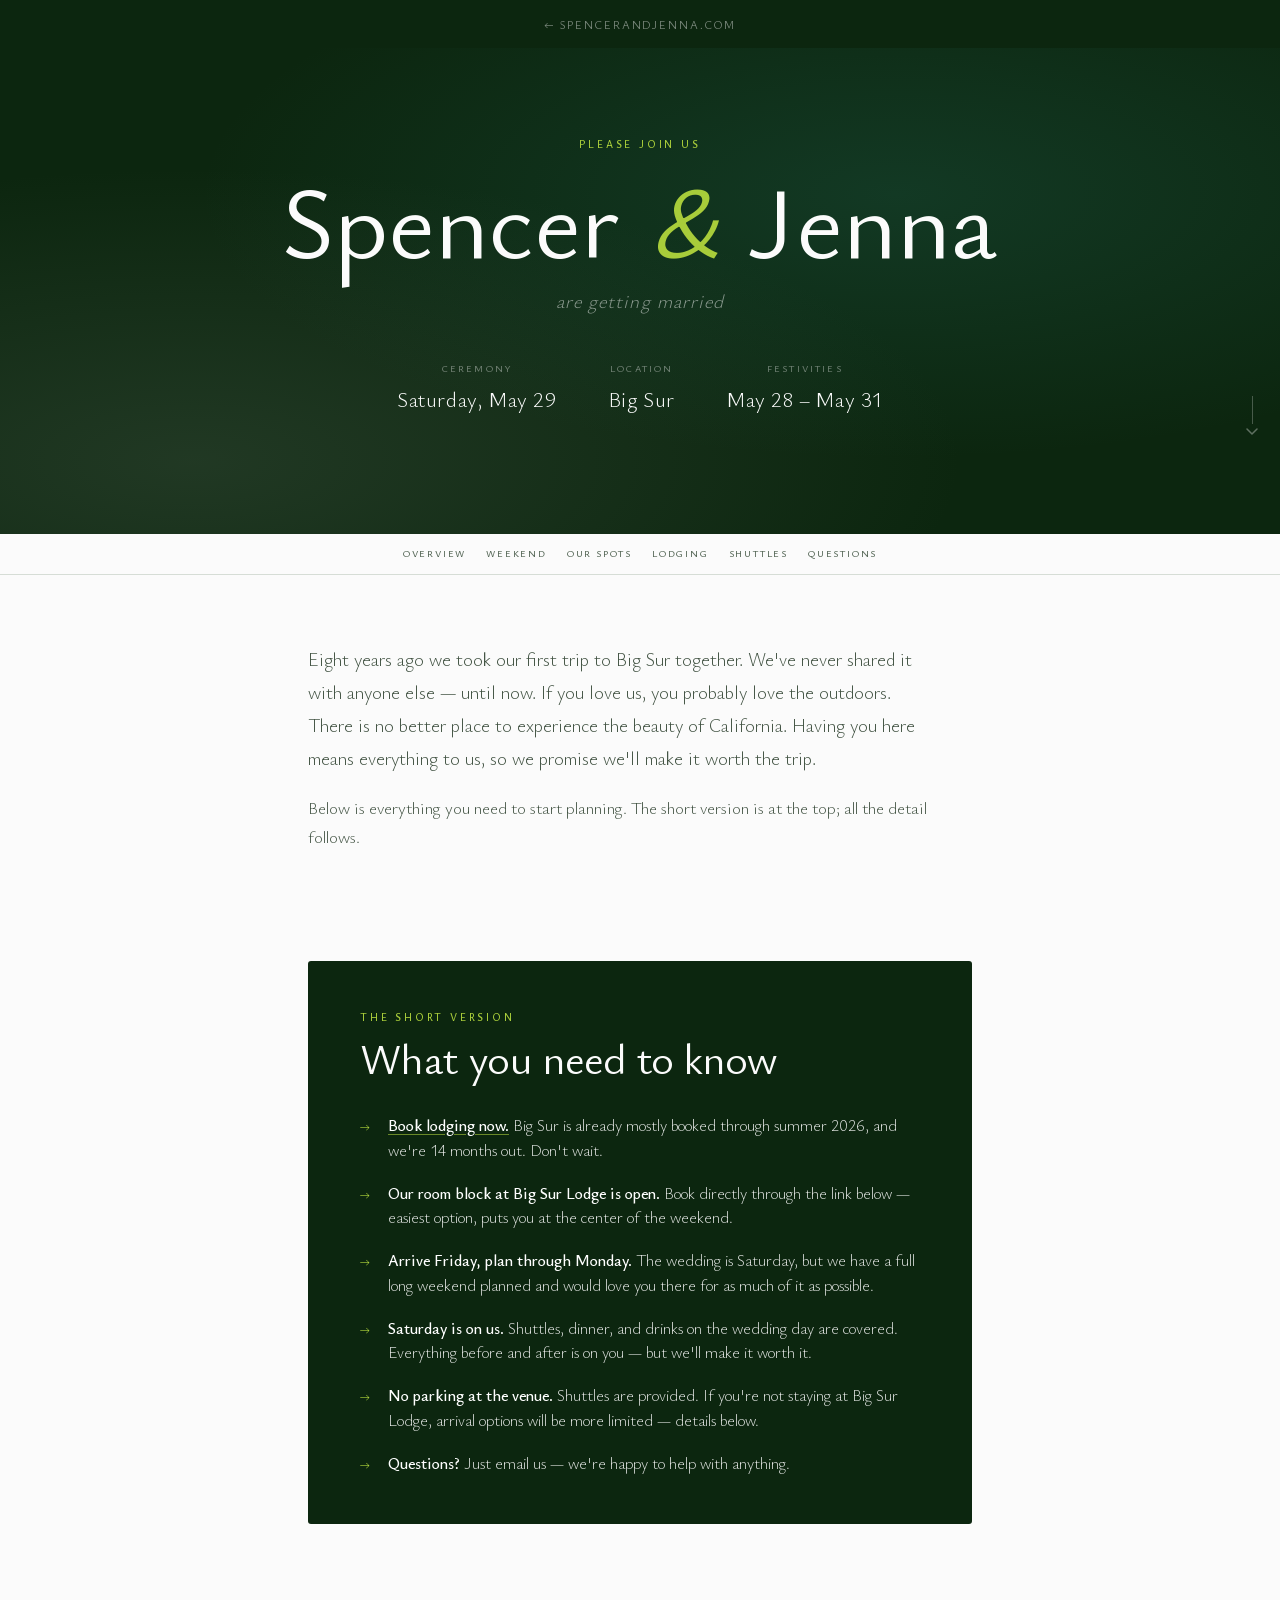
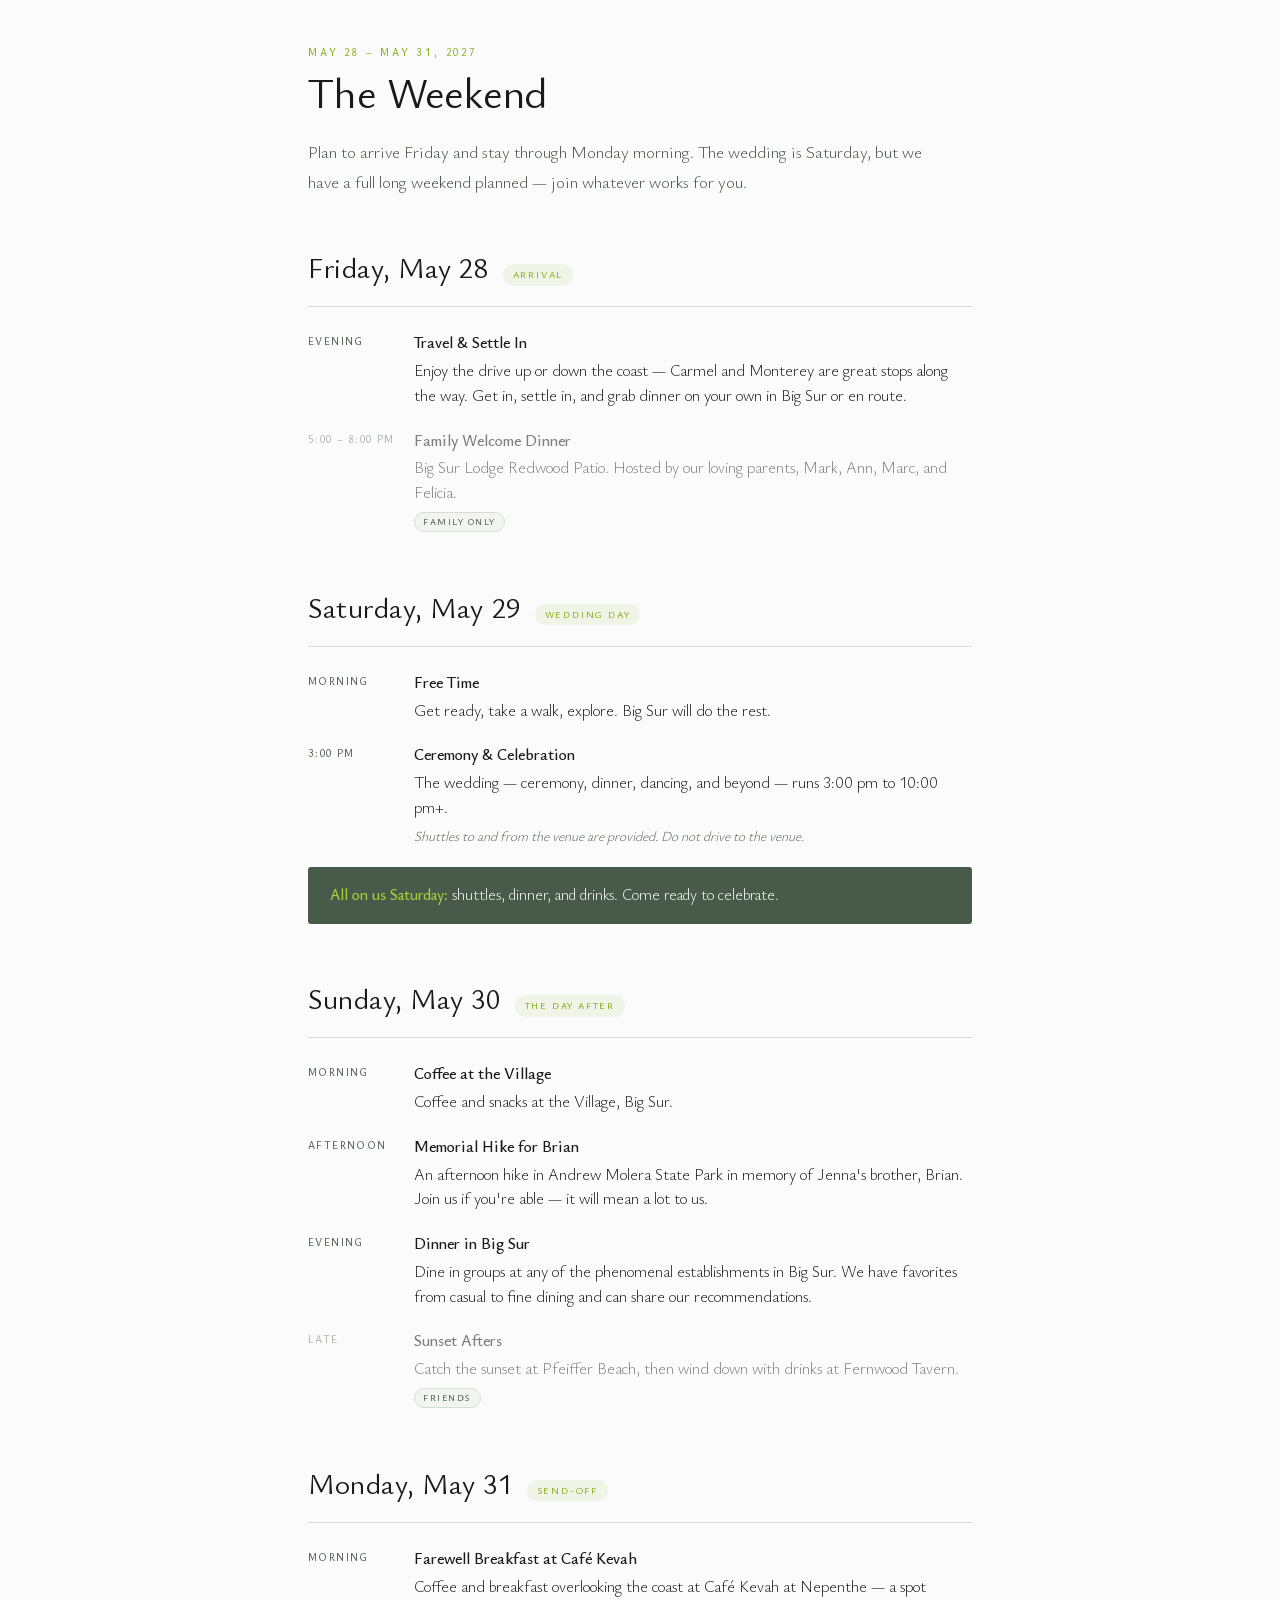
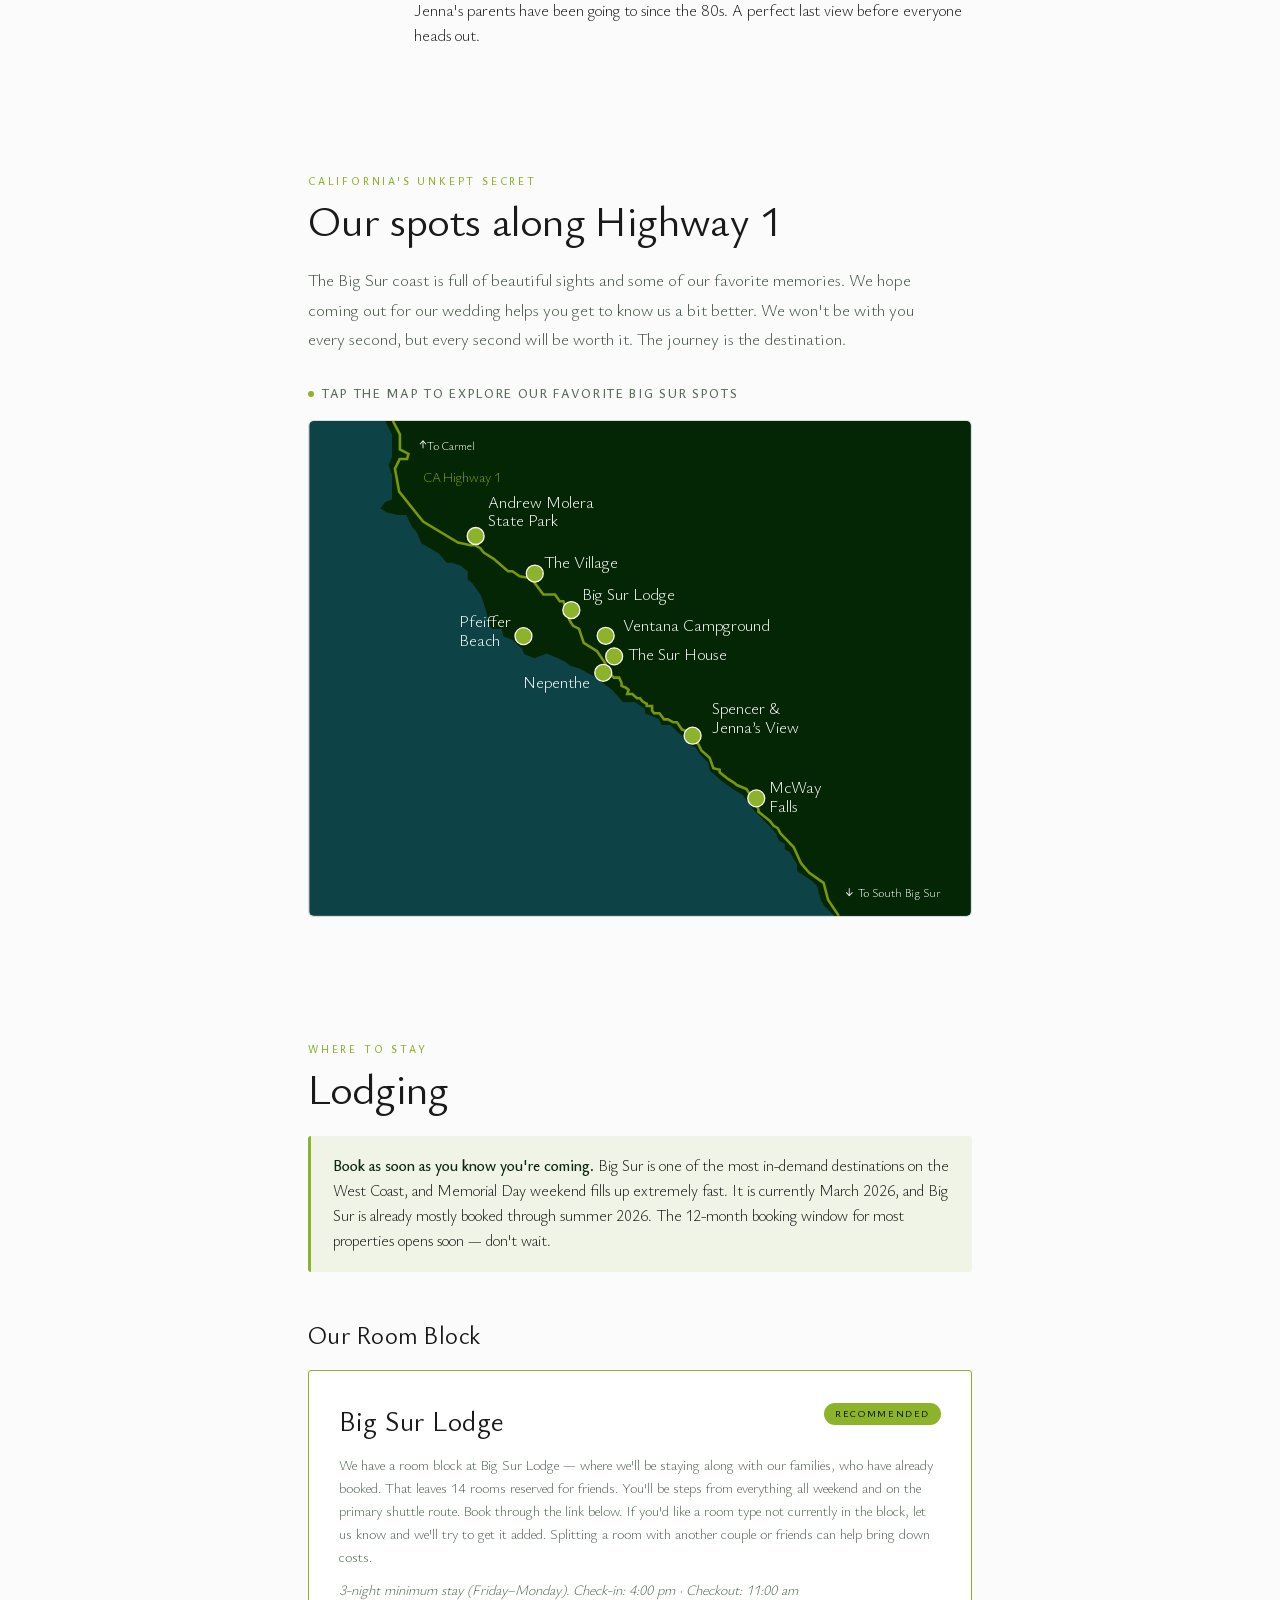
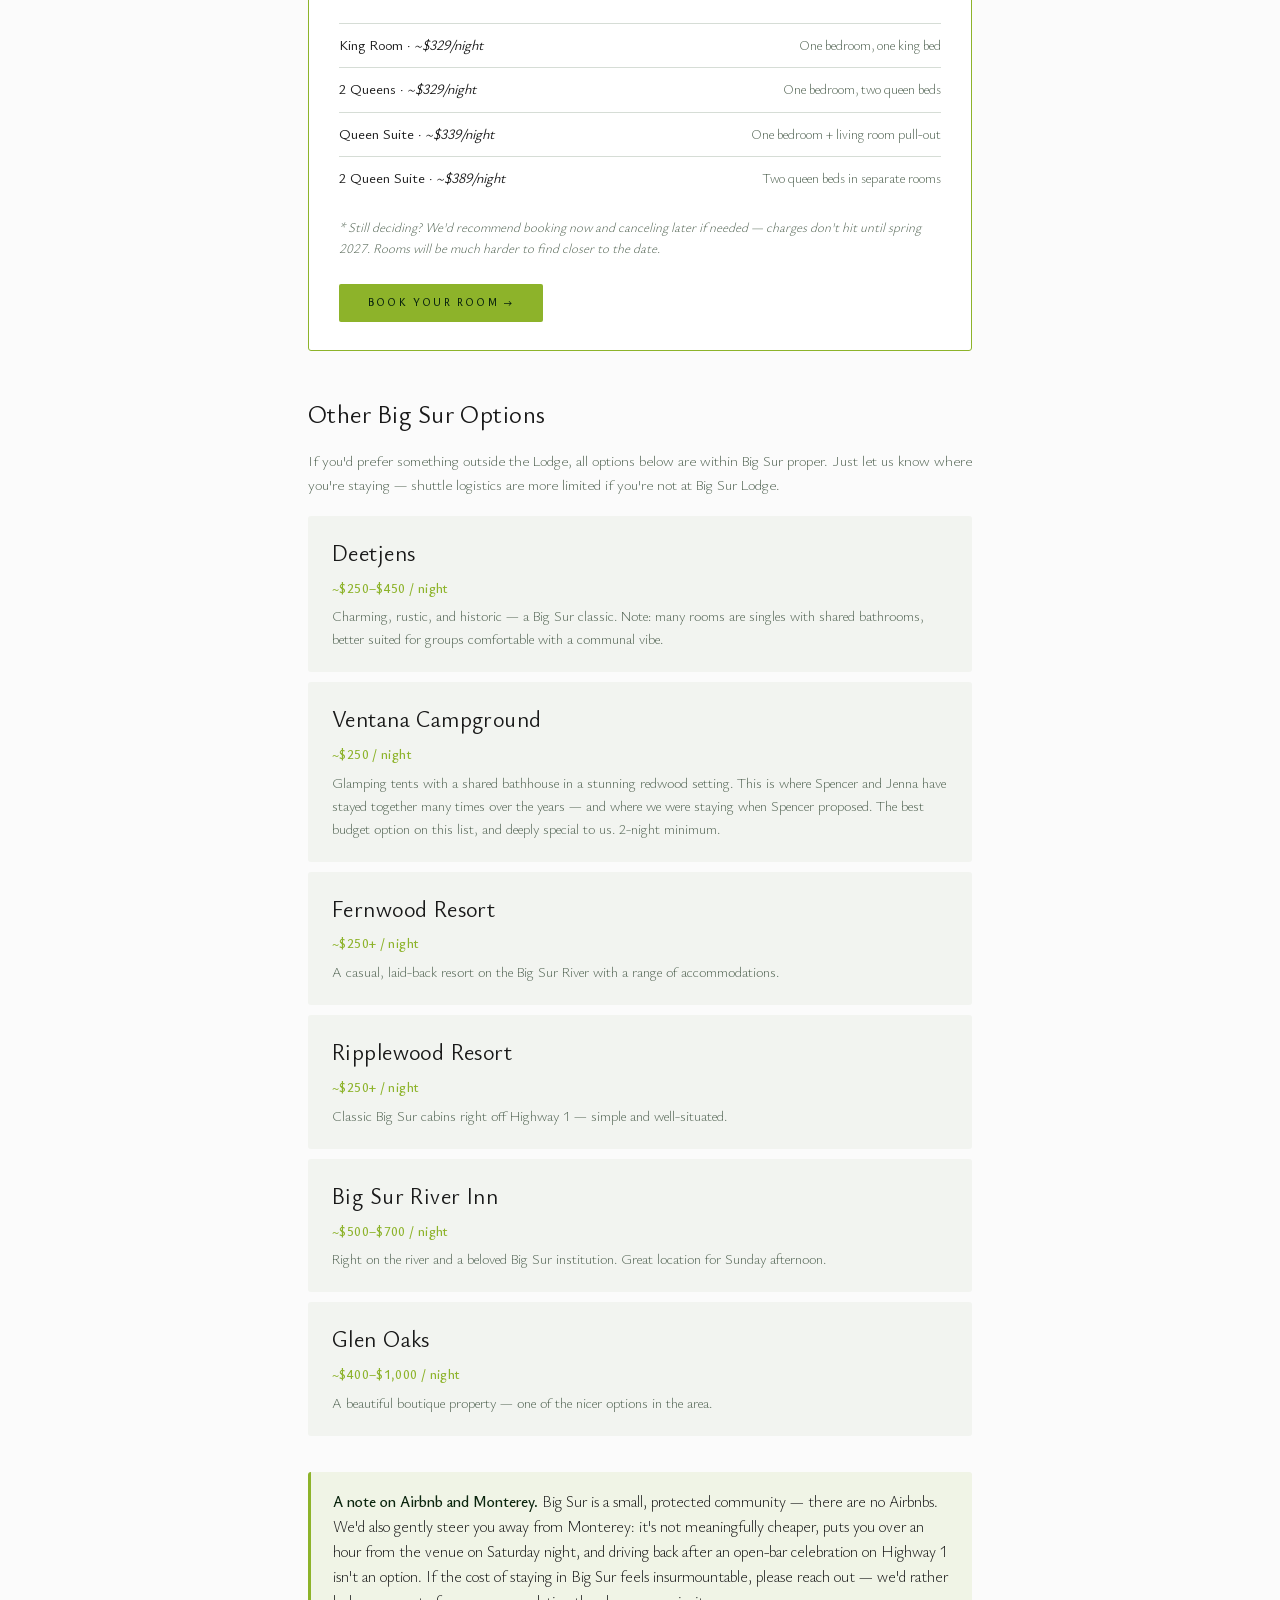
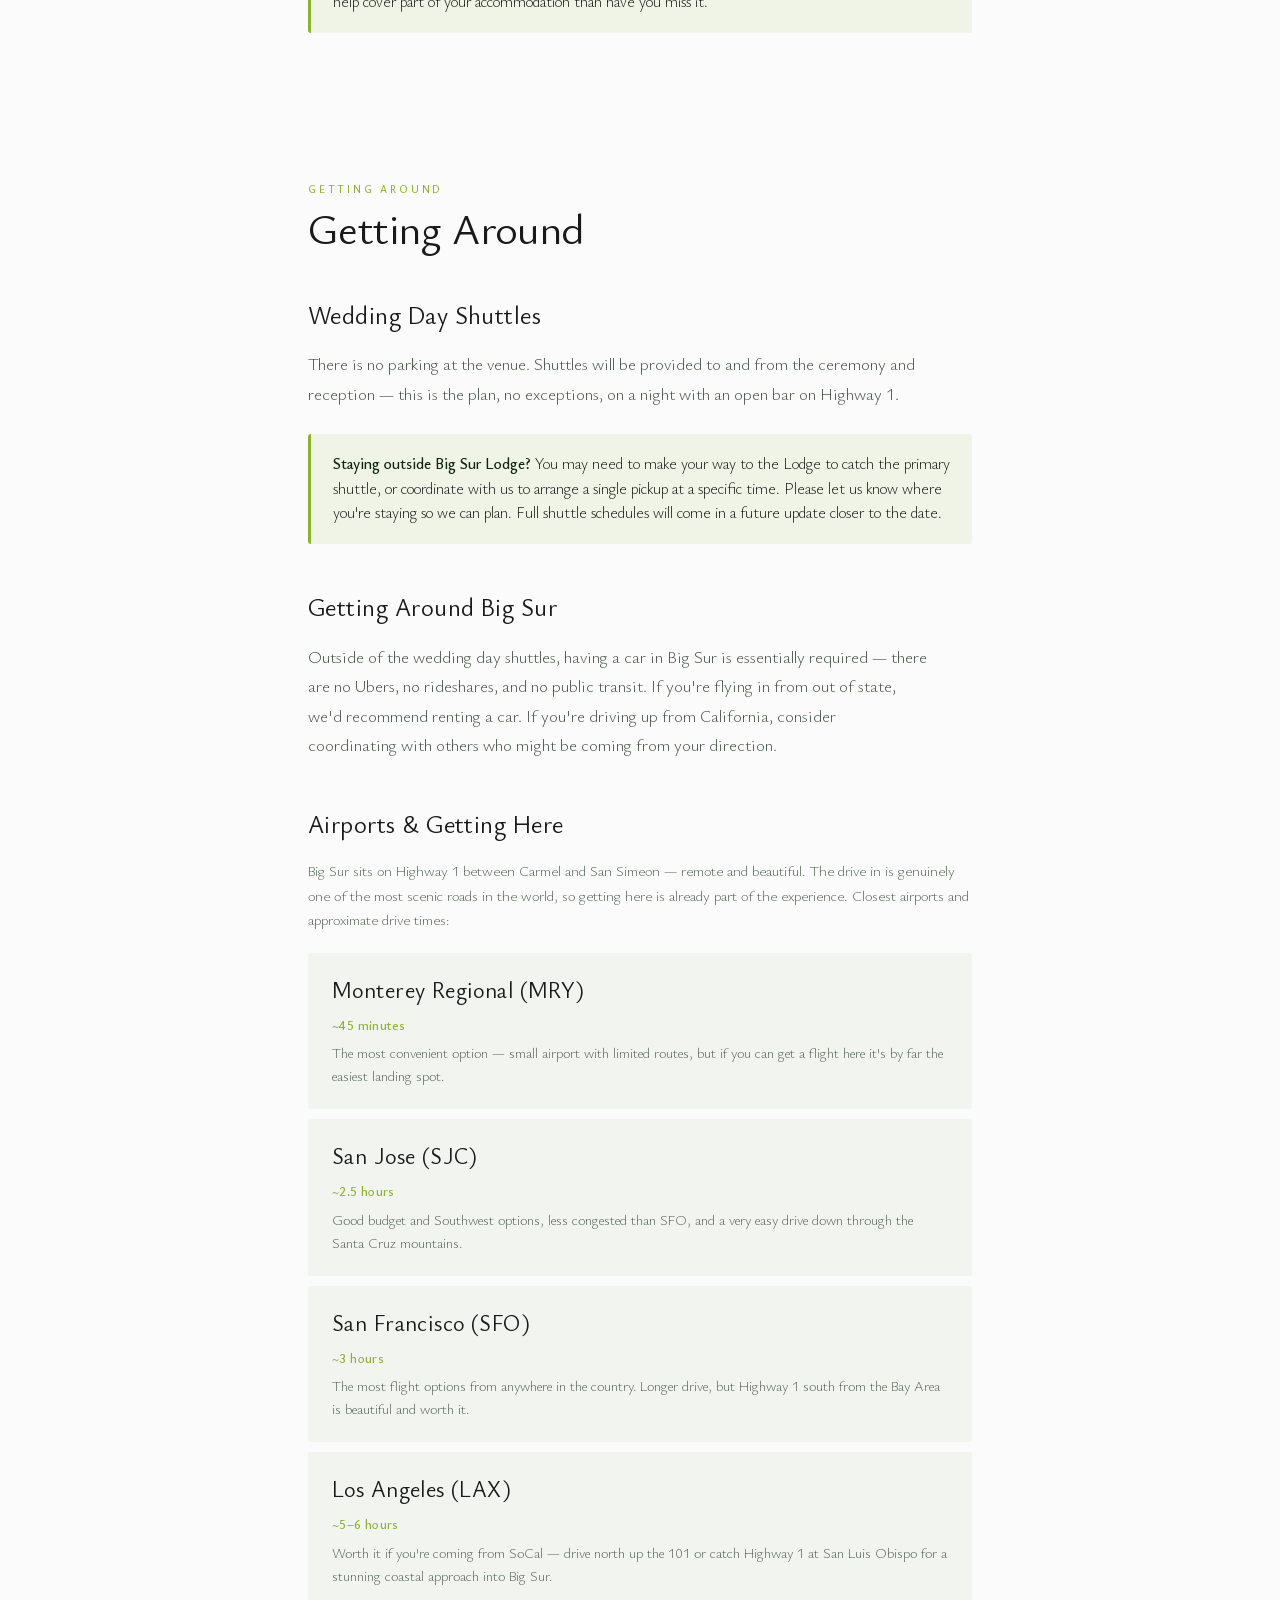
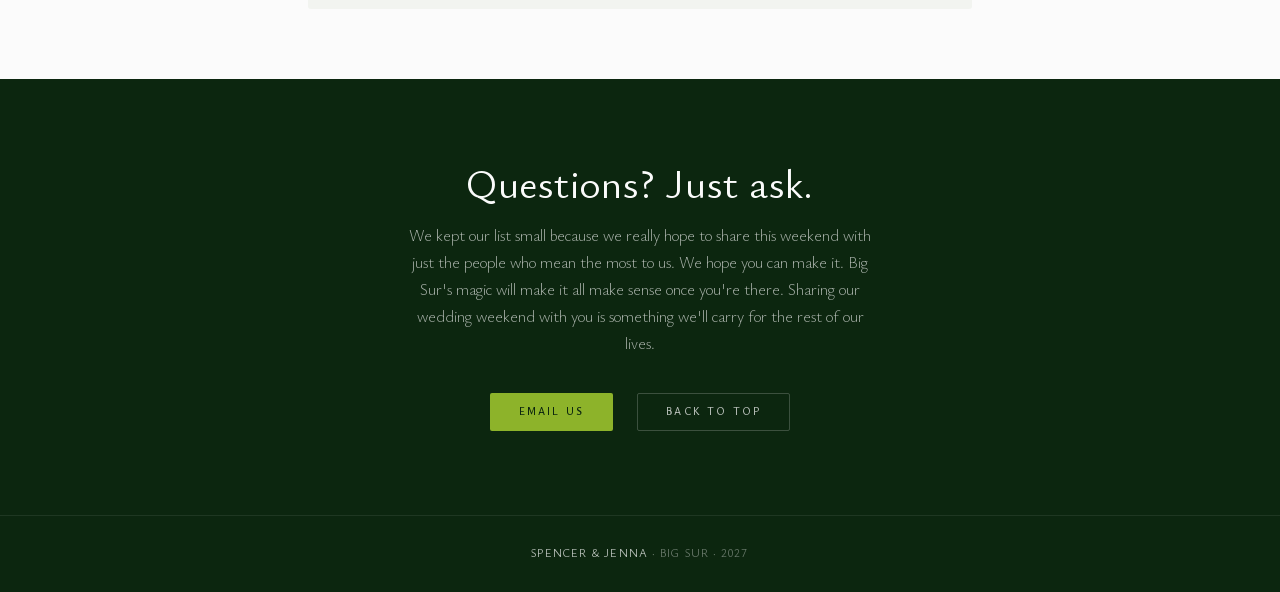
==== index.html @ fe591c1d "Tap Map v1" ====
<!DOCTYPE html>
<html lang="en">

<head>
  <meta charset="UTF-8">

  <meta name="color-scheme" content="light">
  <style>
    :root {
      color-scheme: light;
    }

    html,
    body {
      background-color: #FBFBFB !important;
    }
  </style>
  <meta name="viewport" content="width=device-width, initial-scale=1.0">
  <title>Spencer & Jenna — Big Sur, May 2027</title>
  <meta property="og:title" content="Spencer & Jenna — Big Sur, May 2027">
  <meta property="og:description"
    content="Join us for our wedding weekend in Big Sur, Memorial Day weekend 2027. Lodging, schedule, and everything you need to plan your trip.">
  <meta property="og:url" content="https://info.spencerandjenna.com">
  <meta property="og:type" content="website">
  <meta name="twitter:card" content="summary_large_image">
  <meta name="twitter:title" content="Spencer & Jenna — Big Sur, May 2027">
  <meta name="twitter:description" content="Join us for our wedding weekend in Big Sur, Memorial Day weekend 2027.">
  <style id="isabellafont">
    @font-face {
      font-family: 'Isabella Sans';
      src: url('assets/fonts/isabella_sans-VF.ttf') format('truetype');
      font-weight: 100 900;
    }
  </style>
  <style>
    :root {
      --green-dark: #0C260F;
      --green-mid: #485B4A;
      --cream: #FBFBFB;
      --teal: #8DB32A;
      --teal-light: #A8CC3A;
      --teal-pale: rgba(141, 179, 42, 0.1);
      --text: #1A1A1A;
      --text-muted: #5A6B5B;
      --rule: #D6DDD6;
      --sand: #F2F4F0;
    }

    * {
      margin: 0;
      padding: 0;
      box-sizing: border-box;
    }

    html {
      scroll-behavior: smooth;
      color-scheme: light only;
    }

    @media (prefers-color-scheme: dark) {

      html,
      body {
        background: #FBFBFB !important;
        color: #1A1A1A !important;
      }
    }

    body {
      background: #FBFBFB;
      color: #1A1A1A;
      font-family: 'Isabella Sans', sans-serif;
      font-weight: 300;
      font-size: 16px;
      line-height: 1.75;
      -webkit-font-smoothing: antialiased;
    }

    /* ── TYPOGRAPHY SYSTEM ── */

    /* Eyebrow: ALL CAPS, wide tracking, small, teal */
    .eyebrow {
      font-family: 'Isabella Sans', sans-serif;
      font-weight: 500;
      font-size: 10px;
      letter-spacing: 0.28em;
      text-transform: uppercase;
      color: var(--teal);
    }

    /* Display: Italiana, large, light */
    .display {
      font-family: 'Isabella Sans', serif;
      font-weight: 400;
      line-height: 1.05;
      letter-spacing: 0.01em;
    }

    /* Section title */
    .section-title {
      font-family: 'Isabella Sans', serif;
      font-weight: 400;
      font-size: clamp(24px, 4vw, 40px);
      line-height: 1.1;
      color: var(--text);
      margin-bottom: 22px;
      letter-spacing: 0.01em;
    }

    /* Section intro */
    .section-intro {
      font-size: clamp(14px, 2vw, 16px);
      color: #435444;
      line-height: 1.85;
      max-width: 620px;
      font-weight: 300;
    }

    /* ── LAYOUT ── */
    .page-wrap {
      max-width: 720px;
      margin: 0 auto;
      padding: 0 28px;
    }

    .section {
      padding: 68px 0 56px;
      border-bottom: 1px solid var(--rule);
      background: #FBFBFB;
    }

    .section:last-of-type {
      border-bottom: none;
    }

    /* ── HERO ── */
    .hero {
      background: #0C260F;
      color: #FBFBFB;
      text-align: center;
      padding: 88px 28px 76px;
      position: relative;
      overflow: hidden;
    }

    /* ── HERO SCROLL CHEVRON ── */
    .hero-scroll-hint {
      position: absolute;
      bottom: 22px;
      left: 50%;
      transform: translateX(-50%);
      display: flex;
      flex-direction: column;
      align-items: center;
      gap: 4px;
      opacity: 0;
      animation: fadeUp 0.65s ease 1.0s both;
    }

    .hero-scroll-hint span {
      display: block;
      width: 1px;
      height: 28px;
      background: rgba(251, 251, 251, 0.25);
      animation: scrollLine 1.8s ease-in-out 1.2s infinite;
    }

    .hero-scroll-hint svg {
      color: rgba(251, 251, 251, 0.35);
      animation: scrollBounce 1.8s ease-in-out 1.2s infinite;
    }

    @keyframes scrollLine {
      0%, 100% { opacity: 0.25; }
      50% { opacity: 0.6; }
    }

    @keyframes scrollBounce {
      0%, 100% { transform: translateY(0); opacity: 0.35; }
      50% { transform: translateY(4px); opacity: 0.7; }
    }

    .hero::before {
      content: '';
      position: absolute;
      inset: 0;
      background:
        radial-gradient(ellipse at 70% 30%, rgba(42, 125, 111, 0.22) 0%, transparent 55%),
        radial-gradient(ellipse at 15% 85%, rgba(72, 91, 74, 0.35) 0%, transparent 50%);
      pointer-events: none;
    }

    .hero>* {
      position: relative;
    }

    .hero .eyebrow {
      color: var(--teal-light);
      margin-bottom: 22px;
      display: block;
    }

    .hero-name {
      font-family: 'Isabella Sans', serif;
      font-size: clamp(42px, 9vw, 96px);
      font-weight: 400;
      line-height: 1.0;
      color: var(--cream);
      letter-spacing: 0.02em;
      margin-bottom: 14px;
    }

    .hero-name em {
      font-style: italic;
      color: var(--teal-light);
    }

    .hero-location {
      font-family: 'Isabella Sans', sans-serif;
      font-style: italic;
      font-size: clamp(13px, 2vw, 18px);
      color: rgba(251, 251, 251, 0.5);
      margin-bottom: 44px;
      font-weight: 300;
      letter-spacing: 0.06em;
    }

    .hero-meta {
      display: flex;
      justify-content: center;
      gap: 52px;
      flex-wrap: wrap;
    }

    .hero-meta-item .label {
      display: block;
      font-size: 9px;
      letter-spacing: 0.24em;
      text-transform: uppercase;
      color: rgba(251, 251, 251, 0.38);
      font-weight: 500;
      margin-bottom: 6px;
    }

    .hero-meta-item .value {
      font-family: 'Isabella Sans', serif;
      font-size: 20px;
      color: var(--cream);
      letter-spacing: 0.03em;
    }

    /* ── NAV ── */
    .page-nav {
      background: var(--cream);
      border-bottom: 1px solid var(--rule);
      position: sticky;
      top: 0;
      z-index: 100;
      padding: 0 28px;
    }

    .page-nav ul {
      list-style: none;
      display: flex;
      justify-content: center;
      max-width: 800px;
      margin: 0 auto;
      overflow-x: auto;
      scrollbar-width: none;
    }

    .page-nav ul::-webkit-scrollbar {
      display: none;
    }

    .page-nav a {
      display: block;
      padding: 12px 10px;
      font-size: 9px;
      letter-spacing: 0.2em;
      text-transform: uppercase;
      color: var(--text-muted);
      text-decoration: none;
      white-space: nowrap;
      transition: color 0.2s;
      font-weight: 500;
    }

    .page-nav a:hover {
      color: var(--teal);
    }

    /* Mobile nav: fade-right edge hint for scrollability */
    @media (max-width: 600px) {
      .page-nav {
        padding: 0;
        -webkit-mask-image: linear-gradient(to right, black 80%, transparent 100%);
        mask-image: linear-gradient(to right, black 80%, transparent 100%);
      }
      .page-nav ul {
        justify-content: flex-start;
        padding: 0 16px;
      }
    }

    /* ── TLDR CARD ── */
    /* Dark bg but with high-contrast text for mobile readability */
    .tldr-card {
      background: #0C260F;
      border-radius: 3px;
      padding: clamp(28px, 5vw, 48px) clamp(22px, 6vw, 52px);
      margin: 52px 0;
    }

    .tldr-card .eyebrow {
      color: var(--teal-light);
      margin-bottom: 12px;
      display: block;
    }

    .tldr-card .section-title {
      color: var(--cream);
      margin-bottom: 32px;
    }

    .tldr-list {
      list-style: none;
      display: grid;
      gap: 18px;
    }

    .tldr-list li {
      display: grid;
      grid-template-columns: 14px 1fr;
      gap: 14px;
      font-size: clamp(13px, 2vw, 15px);
      line-height: 1.65;
      /* Full white for readability on dark bg */
      color: rgba(251, 251, 251, 0.88);
      font-weight: 300;
    }

    .tldr-list li::before {
      content: '→';
      color: var(--teal-light);
      font-size: 12px;
      margin-top: 3px;
    }

    .tldr-list strong {
      color: #ffffff;
      font-weight: 500;
    }

    /* ── WEEKEND SCHEDULE ── */
    .day-block {
      margin-bottom: 52px;
    }

    .day-block:last-child {
      margin-bottom: 0;
    }

    .day-header {
      display: flex;
      align-items: baseline;
      gap: 14px;
      margin-bottom: 24px;
      padding-bottom: 14px;
      border-bottom: 1px solid var(--rule);
      flex-wrap: wrap;
    }

    .day-name {
      font-family: 'Isabella Sans', serif;
      font-size: clamp(20px, 4vw, 27px);
      font-weight: 400;
      color: var(--text);
      letter-spacing: 0.02em;
    }

    .day-tag {
      font-size: 9px;
      letter-spacing: 0.2em;
      text-transform: uppercase;
      color: var(--teal);
      font-weight: 500;
      background: var(--teal-pale);
      padding: 3px 10px;
      border-radius: 20px;
    }

    .event-list {
      list-style: none;
      display: grid;
      gap: 20px;
    }

    .event-item {
      display: grid;
      grid-template-columns: 90px 1fr;
      gap: 16px;
      font-size: clamp(13px, 2vw, 15px);
      line-height: 1.65;
    }

    .event-time {
      font-size: 10px;
      letter-spacing: 0.14em;
      color: var(--text-muted);
      text-transform: uppercase;
      padding-top: 3px;
      font-weight: 500;
    }

    .event-desc strong {
      font-weight: 500;
      display: block;
      margin-bottom: 3px;
      color: var(--text);
      font-size: 15px;
    }

    .event-desc p {
      color: var(--text);
      font-weight: 300;
    }

    .event-note {
      font-size: 13px;
      color: var(--text-muted);
      font-style: italic;
      margin-top: 5px;
      display: block;
      font-weight: 300;
    }

    /* ── CALLOUTS ── */
    .callout {
      border-radius: 3px;
      padding: 18px 22px;
      margin: 24px 0;
      font-size: 14.5px;
      line-height: 1.72;
      font-weight: 300;
    }

    .callout strong {
      font-weight: 500;
    }

    /* Teal-bordered warm callout — light bg, readable on mobile */
    .callout-warm {
      background: var(--teal-pale);
      border-left: 3px solid var(--teal);
      color: var(--text);
    }

    .callout-warm strong {
      color: var(--green-dark);
    }

    /* Dark callout — high contrast text */
    .callout-dark {
      background: #485B4A;
      color: #ffffff;
      padding: 16px 22px;
    }

    .callout-dark strong {
      color: var(--teal-light);
      font-weight: 500;
    }

    /* ── LODGING ── */
    .subsection-title {
      font-family: 'Isabella Sans', serif;
      font-size: clamp(18px, 3vw, 23px);
      font-weight: 400;
      margin: 44px 0 14px;
      color: var(--text);
      letter-spacing: 0.02em;
    }

    .lodging-grid {
      display: grid;
      gap: 10px;
      margin: 14px 0;
    }

    .lodging-card {
      background: var(--sand);
      border-radius: 3px;
      padding: 20px 24px;
    }

    .lodging-card.featured {
      background: white;
      border: 1.5px solid var(--teal);
      padding: 28px 30px;
    }

    .lodging-card-header {
      display: flex;
      justify-content: space-between;
      align-items: flex-start;
      gap: 12px;
      margin-bottom: 5px;
      flex-wrap: wrap;
    }

    .lodging-name {
      font-family: 'Isabella Sans', serif;
      font-size: clamp(17px, 3vw, 21px);
      font-weight: 400;
      color: var(--text);
      letter-spacing: 0.02em;
    }

    .lodging-card.featured .lodging-name {
      font-size: clamp(20px, 4vw, 26px);
    }

    .lodging-badge {
      font-size: 9px;
      letter-spacing: 0.18em;
      text-transform: uppercase;
      background: var(--teal);
      color: #0C260F;
      padding: 3px 11px;
      border-radius: 20px;
      font-weight: 500;
      white-space: nowrap;
      margin-top: 4px;
    }

    .lodging-price {
      font-size: 12.5px;
      color: var(--teal);
      font-weight: 500;
      margin-bottom: 7px;
      display: block;
      letter-spacing: 0.03em;
    }

    .lodging-desc {
      font-size: clamp(12px, 1.8vw, 13.5px);
      color: var(--text-muted);
      line-height: 1.7;
      font-weight: 300;
    }

    .room-types {
      margin-top: 20px;
      border-top: 1px solid var(--rule);
    }

    .room-type {
      display: flex;
      justify-content: space-between;
      align-items: baseline;
      padding: 10px 0;
      border-bottom: 1px solid var(--rule);
      gap: 16px;
      font-size: 13.5px;
    }

    .room-type:last-child {
      border-bottom: none;
    }

    .room-type-name {
      color: var(--text);
      font-weight: 400;
    }

    .room-type-desc {
      color: var(--text-muted);
      font-size: 12.5px;
      text-align: right;
      font-weight: 300;
    }

    .book-btn-wrap {
      margin-top: 24px;
    }

    /* ── BUTTONS ── */
    .btn {
      display: inline-block;
      padding: 13px 28px;
      font-family: 'Isabella Sans', sans-serif;
      font-size: 10px;
      letter-spacing: 0.22em;
      text-transform: uppercase;
      font-weight: 500;
      line-height: 1;
      border-radius: 2px;
      text-decoration: none;
      cursor: pointer;
      border: none;
      transition: all 0.2s;
    }

    .btn-primary {
      background: var(--teal);
      color: #0C260F;
      border: 1px solid transparent;
    }

    .btn-primary:hover {
      background: var(--teal-light);
    }

    .btn-secondary {
      background: transparent;
      color: var(--text);
      border: 1px solid var(--rule);
      margin-left: 12px;
    }

    .btn-secondary:hover {
      border-color: var(--text-muted);
    }

    /* ── FAMILY-ONLY EVENT TREATMENT ── */
    .event-item.family-only .event-desc strong,
    .event-item.family-only .event-desc p,
    .event-item.friends-rec .event-desc strong,
    .event-item.friends-rec .event-desc p {
      opacity: 0.55;
    }

    .event-item.family-only .event-time,
    .event-item.friends-rec .event-time {
      opacity: 0.45;
    }

    .family-tag {
      display: inline-block;
      font-size: 8.5px;
      letter-spacing: 0.18em;
      text-transform: uppercase;
      color: var(--text-muted);
      background: var(--sand);
      border: 1px solid var(--rule);
      padding: 2px 8px;
      border-radius: 20px;
      font-weight: 500;
      margin-top: 6px;
    }

    .friends-tag {
      display: inline-block;
      font-size: 8.5px;
      letter-spacing: 0.18em;
      text-transform: uppercase;
      color: var(--text-muted);
      background: var(--sand);
      border: 1px solid var(--rule);
      padding: 2px 8px;
      border-radius: 20px;
      font-weight: 500;
      margin-top: 6px;
    }

    /* ── CTA SECTION ── */
    .cta-section {
      background: #0C260F;
      padding: 84px 28px;
      text-align: center;
    }

    .cta-section h2 {
      font-family: 'Isabella Sans', serif;
      font-size: clamp(22px, 4vw, 38px);
      font-weight: 400;
      line-height: 1.15;
      /* White on dark — explicit, not variable, for mobile safety */
      color: #FBFBFB;
      margin-bottom: 16px;
      max-width: 520px;
      margin-left: auto;
      margin-right: auto;
      letter-spacing: 0.02em;
    }

    .cta-section p {
      font-size: 15px;
      /* Explicitly light on dark */
      color: rgba(251, 251, 251, 0.65);
      max-width: 480px;
      margin: 0 auto 36px;
      line-height: 1.8;
      font-weight: 300;
    }

    /* CTA button group */
    .cta-btn-group {
      display: flex;
      justify-content: center;
      align-items: flex-start;
      gap: 12px;
      flex-wrap: wrap;
    }

    .cta-btn-group .btn {
      white-space: nowrap;
    }

    @media (max-width: 768px) {
      .cta-btn-group {
        flex-direction: column;
        align-items: stretch;
        max-width: 280px;
        margin: 0 auto;
      }
      .cta-btn-group .btn {
        text-align: center;
        margin-left: 0 !important;
        white-space: nowrap;
      }
    }

    /* ── FOOTER ── */
    footer {
      background: #0C260F;
      border-top: 1px solid rgba(251, 251, 251, 0.08);
      color: rgba(251, 251, 251, 0.38);
      text-align: center;
      padding: 28px 24px;
      font-size: 11px;
      letter-spacing: 0.1em;
      text-transform: uppercase;
      font-weight: 400;
    }

    footer strong {
      color: rgba(251, 251, 251, 0.7);
      font-weight: 400;
    }

    /* ── AGGRESSIVE MOBILE OVERRIDES ── */
    @media screen and (max-width: 768px) {
      body {
        font-size: 14px !important;
      }

      .section-title {
        font-size: 22px !important;
      }

      .hero-name {
        font-size: 38px !important;
      }

      .hero-location {
        font-size: 13px !important;
      }

      .hero-meta-item .value {
        font-size: 15px !important;
      }

      .hero-meta-item .label {
        font-size: 8px !important;
      }

      .tldr-card .section-title {
        font-size: 22px !important;
      }

      .tldr-list li {
        font-size: 13px !important;
      }

      .day-name {
        font-size: 19px !important;
      }

      .subsection-title {
        font-size: 17px !important;
      }

      .lodging-name {
        font-size: 16px !important;
      }

      .lodging-card.featured .lodging-name {
        font-size: 19px !important;
      }

      .lodging-desc {
        font-size: 12px !important;
      }

      .section-intro {
        font-size: 13px !important;
        line-height: 1.75 !important;
      }

      .event-item {
        font-size: 13px !important;
      }

      .event-desc strong {
        font-size: 13px !important;
      }

      .callout {
        font-size: 13px !important;
      }

      .tldr-card {
        padding: 24px 20px !important;
      }

      .hero {
        padding: 48px 20px 44px !important;
      }

      .hero-meta {
        gap: 20px !important;
      }

      .page-wrap {
        padding: 0 16px !important;
      }

      .section {
        padding: 44px 0 36px !important;
      }
    }

    /* ── ANIMATIONS ── */
    @keyframes fadeUp {
      from {
        opacity: 0;
        transform: translateY(14px);
      }

      to {
        opacity: 1;
        transform: translateY(0);
      }
    }

    .hero>* {
      animation: fadeUp 0.65s ease both;
    }

    .hero .eyebrow {
      animation-delay: 0.08s;
    }

    .hero-name {
      animation-delay: 0.22s;
    }

    .hero-location {
      animation-delay: 0.36s;
    }

    .hero-meta {
      animation-delay: 0.5s;
    }

    /* ── RESPONSIVE ── */
    @media (max-width: 600px) {
      .tldr-card {
        padding: 30px 22px;
      }

      .event-item {
        grid-template-columns: 1fr;
        gap: 3px;
      }

      .event-time {
        padding-top: 0;
      }

      .hero-meta {
        gap: 28px;
      }

      .page-nav ul {
        justify-content: flex-start;
      }

      .btn-secondary {
        margin-left: 0;
        margin-top: 10px;
        display: inline-block;
      }

      .hero {
        padding: 64px 20px 56px;
      }

      .page-wrap {
        padding: 0 20px;
      }
    }

    /* ── ILLUSTRATED MAP: EXPLORE ON DEMAND ── */

    /* Invite prompt */
    .map-invite {
      display: flex;
      align-items: center;
      gap: 8px;
      margin-top: 28px;
      margin-bottom: 16px;
      font-size: 12px;
      letter-spacing: 0.14em;
      text-transform: uppercase;
      color: var(--text-muted);
      font-weight: 500;
      transition: opacity 0.6s ease;
    }

    .map-invite.is-hidden {
      opacity: 0;
      pointer-events: none;
    }

    .map-invite-dot {
      width: 6px;
      height: 6px;
      border-radius: 50%;
      background: var(--teal);
      flex-shrink: 0;
      animation: invitePulse 2s ease-in-out infinite;
    }

    @keyframes invitePulse {
      0%, 100% { opacity: 1; transform: scale(1); }
      50% { opacity: 0.4; transform: scale(0.7); }
    }

    /* Map container */
    .places-map-wrap {
      margin-top: 12px;
      position: relative;
    }

    /* Map stage */
    .illustrated-map-stage {
      position: relative;
      width: 100%;
      aspect-ratio: 1029 / 770;
      border-radius: 6px;
      overflow: hidden;
      border: 1px solid var(--rule);
      background: var(--sand);
    }

    .illustrated-map-art {
      display: block;
      width: 100%;
      height: 100%;
      object-fit: fill;
      pointer-events: none;
      user-select: none;
      opacity: 1;
    }

    /* SVG hotspot dots */
    .illustrated-map-art circle.cls-1 {
      cursor: pointer;
      pointer-events: auto;
      transform-origin: center;
      transform-box: fill-box;
      transition: transform 0.25s cubic-bezier(0.34, 1.56, 0.64, 1),
                  fill 0.2s ease,
                  stroke 0.2s ease,
                  stroke-width 0.2s ease;
      fill: var(--teal);
      stroke: var(--cream);
      stroke-width: 2px;
    }

    .illustrated-map-art circle.cls-1:hover,
    .illustrated-map-art circle.cls-1.is-hovered {
      transform: scale(1.2);
      filter: drop-shadow(0 0 4px rgba(141, 179, 42, 0.55));
    }

    .illustrated-map-art circle.cls-1.is-active {
      fill: #ffffff;
      transform: scale(1.5);
      stroke: var(--teal);
      stroke-width: 3px;
      filter: drop-shadow(0 0 7px rgba(141, 179, 42, 0.8));
    }

    /* ── DESKTOP QUICK-LOOK CARD ── */
    .map-quicklook {
      position: absolute;
      top: 20px;
      right: 20px;
      width: 280px;
      background: rgba(251, 251, 251, 0.97);
      backdrop-filter: blur(14px);
      -webkit-backdrop-filter: blur(14px);
      border: 1px solid var(--rule);
      border-radius: 8px;
      box-shadow: 0 12px 40px rgba(0, 0, 0, 0.12);
      padding: 22px 22px 18px;
      opacity: 0;
      pointer-events: none;
      transition: opacity 0.2s ease, transform 0.2s ease;
      transform: translateY(-4px);
      z-index: 20;
    }

    .map-quicklook.is-visible {
      opacity: 1;
      pointer-events: auto;
      transform: translateY(0);
    }

    /* Hide quicklook on touch / mobile */
    @media (hover: none) {
      .map-quicklook {
        display: none !important;
      }
    }

    .map-quicklook-eyebrow {
      font-size: 9px;
      letter-spacing: 0.22em;
      text-transform: uppercase;
      color: var(--teal);
      font-weight: 500;
      margin-bottom: 6px;
      display: block;
    }

    .map-quicklook-title {
      font-family: 'Isabella Sans', serif;
      font-size: 20px;
      font-weight: 400;
      color: var(--text);
      line-height: 1.2;
      margin-bottom: 8px;
    }

    .map-quicklook-desc {
      font-size: 13px;
      color: var(--text-muted);
      line-height: 1.65;
      font-weight: 300;
    }

    .map-quicklook-image {
      margin-top: 14px;
      border-radius: 4px;
      overflow: hidden;
      aspect-ratio: 16 / 9;
    }

    .map-quicklook-image img {
      width: 100%;
      height: 100%;
      object-fit: cover;
      display: block;
    }

    /* ── MOBILE BOTTOM DRAWER ── */
    .map-drawer-overlay {
      display: none;
      position: fixed;
      inset: 0;
      background: rgba(12, 38, 15, 0.35);
      z-index: 200;
      opacity: 0;
      transition: opacity 0.3s ease;
    }

    .map-drawer-overlay.is-open {
      opacity: 1;
    }

    .map-drawer {
      position: fixed;
      bottom: 0;
      left: 0;
      right: 0;
      background: #FBFBFB;
      border-radius: 16px 16px 0 0;
      z-index: 201;
      padding: 0 24px 40px;
      transform: translateY(100%);
      transition: transform 0.35s cubic-bezier(0.32, 0.72, 0, 1);
      max-height: 60vh;
      overflow-y: auto;
      /* Only shown on touch devices */
      display: none;
    }

    .map-drawer.is-open {
      transform: translateY(0);
    }

    /* Show drawer elements only on touch / mobile */
    @media (hover: none) {
      .map-drawer-overlay,
      .map-drawer {
        display: block;
      }
    }

    @media (hover: none) and (max-width: 1023px) {
      .map-drawer-overlay,
      .map-drawer {
        display: block;
      }
    }

    .map-drawer-handle {
      width: 36px;
      height: 4px;
      background: var(--rule);
      border-radius: 2px;
      margin: 12px auto 20px;
    }

    .map-drawer-header {
      display: flex;
      justify-content: space-between;
      align-items: flex-start;
      margin-bottom: 12px;
    }

    .map-drawer-close {
      background: none;
      border: none;
      cursor: pointer;
      padding: 4px 0 4px 16px;
      font-size: 22px;
      color: var(--text-muted);
      line-height: 1;
      flex-shrink: 0;
    }

    .map-drawer-eyebrow {
      font-size: 9px;
      letter-spacing: 0.22em;
      text-transform: uppercase;
      color: var(--teal);
      font-weight: 500;
      display: block;
      margin-bottom: 4px;
    }

    .map-drawer-title {
      font-family: 'Isabella Sans', serif;
      font-size: 26px;
      font-weight: 400;
      color: var(--text);
      line-height: 1.15;
    }

    .map-drawer-desc {
      font-size: 14.5px;
      color: var(--text-muted);
      line-height: 1.72;
      font-weight: 300;
      margin-top: 10px;
    }

    .map-drawer-image {
      margin-top: 18px;
      border-radius: 6px;
      overflow: hidden;
      aspect-ratio: 16 / 9;
      border: 1px solid var(--rule);
    }

    .map-drawer-image img {
      width: 100%;
      height: 100%;
      object-fit: cover;
      display: block;
    }
  </style>
</head>

<body>

  <!-- HERO -->

  <div style="background: #0C260F; text-align: center; padding: 10px 24px;">
    <a href="https://www.spencerandjenna.com"
      style="font-family: 'Isabella Sans', sans-serif; font-size: 11px; letter-spacing: 0.18em; text-transform: uppercase; color: rgba(251,251,251,0.45); text-decoration: none; font-weight: 400;">←
      spencerandjenna.com</a>
  </div>
  <header class="hero">
    <span class="eyebrow">Please Join Us</span>
    <h1 class="hero-name">Spencer <em>&</em> Jenna</h1>
    <p class="hero-location">are getting married</p>
    <div class="hero-meta">
      <div class="hero-meta-item">
        <span class="label">Ceremony</span>
        <span class="value">Saturday, May 29</span>
      </div>
      <div class="hero-meta-item">
        <span class="label">Location</span>
        <span class="value">Big Sur</span>
      </div>
      <div class="hero-meta-item">
        <span class="label">Festivities</span>
        <span class="value">May 28 – May 31</span>
      </div>
    </div>
    <div class="hero-scroll-hint" aria-hidden="true">
      <span></span>
      <svg width="12" height="8" viewBox="0 0 12 8" fill="none" xmlns="http://www.w3.org/2000/svg">
        <path d="M1 1L6 6L11 1" stroke="currentColor" stroke-width="1.5" stroke-linecap="round" stroke-linejoin="round"/>
      </svg>
    </div>
  </header>

  <!-- STICKY NAV -->
  <nav class="page-nav">
    <ul>
      <li><a href="#overview">Overview</a></li>
      <li><a href="#weekend">Weekend</a></li>
      <li><a href="#places">Our spots</a></li>
      <li><a href="#lodging">Lodging</a></li>
      <li><a href="#shuttles">Shuttles</a></li>
      <li><a href="#contact">Questions</a></li>
    </ul>
  </nav>

  <main>

    <!-- INTRO -->
    <div class="page-wrap">
      <div class="section" id="intro">
        <p class="section-intro" style="font-size: 17.5px; line-height: 1.9; margin-bottom: 18px;">
          Eight years ago we took our first trip to Big Sur together. We've never shared it with anyone else — until
          now. If you love us, you probably love the outdoors. There is no better place to experience the beauty of
          California. Having you here means everything to us, so we promise we'll make it worth the trip.
        </p>
        <p class="section-intro ">
          Below is everything you need to start planning. The short version is at the top; all the detail follows.
        </p>
      </div>
    </div>

    <!-- OVERVIEW -->
    <div class="page-wrap">
      <div id="overview" class="tldr-card">
        <span class="eyebrow">The short version</span>
        <h2 class="section-title">What you need to know</h2>
        <ul class="tldr-list">
          <li><span><strong><a href="#lodging" style="color: inherit; text-decoration: underline; text-underline-offset: 3px; text-decoration-color: rgba(168,204,58,0.6);">Book lodging now.</a></strong> Big Sur is already mostly booked through summer 2026, and we're
              14 months out. Don't wait.</span></li>
          <li><span><strong>Our room block at Big Sur Lodge is open.</strong> Book directly through the link below —
              easiest option, puts you at the center of the weekend.</span></li>
          <li><span><strong>Arrive Friday, plan through Monday.</strong> The wedding is Saturday, but we have a full
              long weekend planned and would love you there for as much of it as possible.</span></li>
          <li><span><strong>Saturday is on us.</strong> Shuttles, dinner, and drinks on the wedding day are covered.
              Everything before and after is on you — but we'll make it worth it.</span></li>
          <li><span><strong>No parking at the venue.</strong> Shuttles are provided. If you're not staying at Big Sur
              Lodge, arrival options will be more limited — details below.</span></li>
          <li><span><strong>Questions?</strong> Just email us — we're happy to help with anything.</span></li>
        </ul>
      </div>
    </div>

    <!-- WEEKEND -->
    <div class="page-wrap">
      <div class="section" id="weekend">
        <span class="eyebrow" style="display:block; margin-bottom: 10px;">May 28 – May 31, 2027</span>
        <h2 class="section-title ">The Weekend</h2>
        <p class="section-intro" style="margin-bottom: 48px;">Plan to arrive Friday and stay through Monday morning. The
          wedding is Saturday, but we have a full long weekend planned — join whatever works for you.</p>

        <!-- Friday -->
        <div class="day-block">
          <div class="day-header">
            <span class="day-name">Friday, May 28</span>
            <span class="day-tag">Arrival</span>
          </div>
          <ul class="event-list">
            <li class="event-item">
              <span class="event-time">Evening</span>
              <div class="event-desc">
                <strong>Travel & Settle In</strong>
                <p>Enjoy the drive up or down the coast — Carmel and Monterey are great stops along the way. Get in,
                  settle in, and grab dinner on your own in Big Sur or en route.</p>
              </div>
            </li>
            <li class="event-item family-only">
              <span class="event-time">5:00 – 8:00 pm</span>
              <div class="event-desc">
                <strong>Family Welcome Dinner</strong>
                <p>Big Sur Lodge Redwood Patio. Hosted by our loving parents, Mark, Ann, Marc, and Felicia.</p>
                <span class="family-tag">Family only</span>
              </div>
            </li>
          </ul>
        </div>

        <!-- Saturday -->
        <div class="day-block ">
          <div class="day-header">
            <span class="day-name">Saturday, May 29</span>
            <span class="day-tag">Wedding Day</span>
          </div>
          <ul class="event-list">
            <li class="event-item">
              <span class="event-time">Morning</span>
              <div class="event-desc">
                <strong>Free Time</strong>
                <p>Get ready, take a walk, explore. Big Sur will do the rest.</p>
              </div>
            </li>
            <li class="event-item">
              <span class="event-time">3:00 pm</span>
              <div class="event-desc">
                <strong>Ceremony & Celebration</strong>
                <p>The wedding — ceremony, dinner, dancing, and beyond — runs 3:00 pm to 10:00 pm+.</p>
                <span class="event-note">Shuttles to and from the venue are provided. Do not drive to the venue.</span>
              </div>
            </li>
          </ul>
          <div class="callout callout-dark" style="margin-top: 20px;">
            <strong>All on us Saturday:</strong> shuttles, dinner, and drinks. Come ready to celebrate.
          </div>
        </div>

        <!-- Sunday -->
        <div class="day-block ">
          <div class="day-header">
            <span class="day-name">Sunday, May 30</span>
            <span class="day-tag">The Day After</span>
          </div>
          <ul class="event-list">
            <li class="event-item">
              <span class="event-time">Morning</span>
              <div class="event-desc">
                <strong>Coffee at the Village</strong>
                <p>Coffee and snacks at the Village, Big Sur.</p>
              </div>
            </li>
            <li class="event-item">
              <span class="event-time">Afternoon</span>
              <div class="event-desc">
                <strong>Memorial Hike for Brian</strong>
                <p>An afternoon hike in Andrew Molera State Park in memory of Jenna's brother, Brian. Join us if you're
                  able — it will mean a lot to us.</p>
              </div>
            </li>
            <li class="event-item">
              <span class="event-time">Evening</span>
              <div class="event-desc">
                <strong>Dinner in Big Sur</strong>
                <p>Dine in groups at any of the phenomenal establishments in Big Sur. We have favorites from casual to
                  fine dining and can share our recommendations.</p>
              </div>
            </li>
            <li class="event-item friends-rec">
              <span class="event-time">Late</span>
              <div class="event-desc">
                <strong>Sunset Afters</strong>
                <p>Catch the sunset at Pfeiffer Beach, then wind down with drinks at Fernwood Tavern.</p>
                <span class="friends-tag">Friends</span>
              </div>
            </li>
          </ul>
        </div>

        <!-- Monday -->
        <div class="day-block ">
          <div class="day-header">
            <span class="day-name">Monday, May 31</span>
            <span class="day-tag">Send-Off</span>
          </div>
          <ul class="event-list">
            <li class="event-item">
              <span class="event-time">Morning</span>
              <div class="event-desc">
                <strong>Farewell Breakfast at Café Kevah</strong>
                <p>Coffee and breakfast overlooking the coast at Café Kevah at Nepenthe — a spot Jenna's parents have
                  been going to since the 80s. A perfect last view before everyone heads out.</p>
              </div>
            </li>
          </ul>
        </div>

      </div>
    </div>

    <!-- OUR SPOTS MAP -->
    <div class="page-wrap">
      <div class="section" id="places">
        <span class="eyebrow" style="display:block; margin-bottom: 10px;">California's unkept secret</span>
        <h2 class="section-title">Our spots along Highway 1</h2>
        <p class="section-intro" style="margin-bottom: 8px;">The Big Sur coast is full of beautiful sights and some of
          our favorite memories. We hope coming out for our wedding helps you get to know us a bit better. We won't be
          with you every second, but every second will be worth it. The journey is the destination.</p>

        <!-- Invite prompt -->
        <p class="map-invite" id="map-invite" aria-live="polite">
          <span class="map-invite-dot" aria-hidden="true"></span>
          Tap the map to explore our favorite Big Sur spots
        </p>

        <div class="places-map-wrap" data-illustrated-map data-places-url="./assets/data/places.json">
          <div class="illustrated-map-stage"
            aria-label="Illustrated map of Big Sur with interactive points of interest">
            <!-- Quick-Look card (desktop hover) — populated by JS -->
            <div class="map-quicklook" id="map-quicklook" role="tooltip" aria-live="polite" aria-hidden="true"></div>

            <svg class="illustrated-map-art" xmlns="http://www.w3.org/2000/svg" viewBox="0 0 1029 770">
                <defs>
                  <style>
                    .cls-1 {
                      fill: #d4e298;
                    }

                    .cls-2,
                    .cls-3 {
                      stroke: #fff;
                    }

                    .cls-2,
                    .cls-3,
                    .cls-4 {
                      fill: none;
                      stroke-miterlimit: 10;
                    }

                    .cls-5 {
                      fill: #0d4347;
                    }

                    .cls-6 {
                      font-size: 17px;
                      fill: #fff;
                      font-family: 'Isabella Sans', sans-serif;
                    }

                    .cls-7 {
                      fill: #fff;
                    }

                    .cls-8 {
                      fill: #fff;
                      font-family: 'Isabella Sans', sans-serif;
                      font-size: 24px;
                      font-weight: 300;
                    }

                    .cls-9 {
                      font-family: 'Isabella Sans', sans-serif;
                      fill: #789904;
                      font-size: 20px;
                    }

                    .cls-10 {
                      fill: #052605;
                    }

                    .cls-3 {
                      stroke-width: .5px;
                    }

                    .cls-4 {
                      stroke: #789904;
                      stroke-width: 4px;
                    }

                    .cls-11 {
                      letter-spacing: -.11em;
                    }

                    .cls-12 {
                      letter-spacing: -.05em;
                    }
                  </style>
                </defs>
                <rect class="cls-5" width="1029" height="770" />
                <g id="Layer_1" data-name="Layer 1">
                  <polygon class="cls-10"
                    points="816.68 770 810.56 763.48 801.72 755.32 795.59 744.44 792.87 734.24 790.15 724.04 781.99 715.88 758.87 700.24 758.87 690.04 747.31 670.31 739.83 666.91 739.83 658.07 730.31 652.63 726.23 641.75 716.71 630.87 699.03 613.19 691.55 605.71 686.11 598.23 674.54 581.91 657.54 571.71 639.18 558.1 630.34 549.94 623.54 544.5 620.82 531.58 607.22 517.98 601.78 508.46 588.18 501.66 580.7 490.78 561.66 473.1 548.73 473.1 543.29 463.58 522.21 454.74 522.21 447.94 507.25 437.73 488.21 437.73 471.21 418.69 444.69 398.29 420.2 385 405.24 380.61 399.23 375.39 387.17 369.13 369.09 361.94 350.32 369.13 334.55 362.87 330.61 353.83 316.01 340.61 301.63 335.05 299.47 323.63 284.75 323.63 277.4 316.27 277.4 304.83 271.67 284.39 266.77 271.3 253.69 252.5 246.33 246.78 246.33 233.69 234.88 224.7 221.8 220.61 213.62 220.61 202.18 206.71 174.38 190.36 167.02 173.19 159.66 164.2 150.67 146.21 137.59 146.21 119.6 142.12 110.61 135.58 117.97 126.59 128.59 121.68 128.59 106.15 128.59 84.07 123.28 68.54 128.59 55.46 128.59 35.02 128.59 21.12 123.69 11.31 117.97 0 1029 0 1029 770 816.68 770" />
                  <polyline class="cls-4"
                    points="129.99 0 140.89 20.89 140.89 35.98 140.89 44.37 154.3 51.08 152.03 59.25 140.51 59.25 133.22 74.23 139.74 109.94 176.99 156.4 231.33 189.09 251.04 193.24 257.79 193.24 266.09 197.91 271.28 204.65 286.84 214.51 309.15 233.7 315.89 233.7 327.31 241.49 344.94 244.6 364.14 270.02 382.3 270.02 389.56 280.39 395.27 280.39 399.42 292.85 404.61 309.45 410.31 318.79 419.65 323.45 426.91 345.24 447.67 358.21 460.24 376.66 463.64 388.4 473.66 399.31 482.05 399.31 485.84 407.74 485.84 412.29 493.06 415.33 496.85 418.37 494.58 424.82 502.55 424.82 509.76 431.28 514.5 431.28 518.12 436.21 524.95 440.01 524.95 443.42 533.3 443.42 533.3 450.64 536.34 454.81 544.69 454.81 551.9 464.31 557.98 464.31 566.33 468.86 572.03 468.86 579.62 479.87 587.97 482.91 595.94 482.91 595.94 493.92 605.06 502.65 609.99 512.52 622.9 523.91 628.59 540.24 638.47 542.51 638.47 546.69 651.37 556.94 661.62 563.39 665.04 566.43 680.23 572.51 695.41 596.05 698.83 604.4 698.83 608.19 716.67 622.24 722.37 629.83 728.82 633.63 733 641.6 753.5 662.86 764.89 687.92 777.8 703.11 800.2 718.67 807.3 745.3 823.87 770" />
                  <circle id="dot-molera" class="cls-1" cx="258.78" cy="178.94" r="13.22" />
                  <circle id="dot-village" class="cls-1" cx="350.78" cy="237.4" r="13.22" />
                  <circle id="dot-lodge" class="cls-1" cx="407.7" cy="294.16" r="13.22" />
                  <circle id="dot-ventana" class="cls-1" cx="461.08" cy="334.23" r="13.22" />
                  <circle id="dot-surhouse" class="cls-1" cx="474.29" cy="366.2" r="13.22" />
                  <!-- Pfeiffer and Nepenthe IDs are fixed here compared to original SVG file base to align with actual text labels -->
                  <circle id="dot-nepenthe" class="cls-1" cx="457.33" cy="391.78" r="13.22" />
                  <circle id="dot-pullout" class="cls-1" cx="596.33" cy="489.68" r="13.22" />
                  <circle id="dot-mcway" class="cls-1" cx="695.46" cy="587.14" r="13.22" />
                  <circle id="dot-pfeiffer" class="cls-1" cx="333.18" cy="334.73" r="13.22" />
                  <g>
                    <line class="cls-3" x1="176.85" y1="42" x2="176.85" y2="31.4" />
                    <polygon class="cls-7"
                      points="182.1 35.65 181.16 36.53 176.85 31.89 172.53 36.53 171.59 35.65 176.85 30 182.1 35.65" />
                  </g>
                  <line class="cls-2" x1="176.85" y1="30.65" x2="176.85" y2="42.65" />
                  <g>
                    <g>
                      <line class="cls-3" x1="840.16" y1="727.54" x2="840.16" y2="738.14" />
                      <polygon class="cls-7"
                        points="834.91 733.88 835.85 733 840.16 737.65 844.48 733 845.42 733.88 840.16 739.53 834.91 733.88" />
                    </g>
                    <line class="cls-2" x1="840.16" y1="738.88" x2="840.16" y2="726.89" />
                  </g>
                </g>
                <g id="Layer_2" data-name="Layer 2">
                  <text class="cls-8" transform="translate(278.22 134.78)">
                    <tspan x="0" y="0">Andrew Molera </tspan>
                    <tspan x="0" y="28.8">State Park</tspan>
                  </text>
                  <text class="cls-9" transform="translate(176.1 94.93)">
                    <tspan x="0" y="0">C</tspan>
                    <tspan class="cls-12" x="14.44" y="0">A</tspan>
                    <tspan x="26.69" y="0" xml:space="preserve"> Highway 1</tspan>
                  </text>
                  <text class="cls-6" transform="translate(183.81 44.73)">
                    <tspan class="cls-11" x="0" y="0">T</tspan>
                    <tspan x="8.5" y="0">o Carmel</tspan>
                  </text>
                  <text class="cls-6" transform="translate(853.62 741.42)">
                    <tspan class="cls-11" x="0" y="0">T</tspan>
                    <tspan x="8.5" y="0">o South Big Sur</tspan>
                  </text>
                  <text class="cls-8" transform="translate(365.18 229.47)">
                    <tspan x="0" y="0">The Village</tspan>
                  </text>
                  <text class="cls-8" transform="translate(232.54 321.13)">
                    <tspan x="0" y="0">Pfeiffer</tspan>
                    <tspan x="0" y="28.8">Beach</tspan>
                  </text>
                  <text class="cls-8" transform="translate(423.93 278.28)">
                    <tspan x="0" y="0">Big Sur Lodge</tspan>
                  </text>
                  <text class="cls-8" transform="translate(487.51 326.3)">
                    <tspan x="0" y="0">Ventana Campground</tspan>
                  </text>
                  <text class="cls-8" transform="translate(496.43 371.49)">
                    <tspan x="0" y="0">The Sur House</tspan>
                  </text>
                  <text class="cls-8" transform="translate(333.18 415.73)">
                    <tspan x="0" y="0">Nepenthe</tspan>
                  </text>
                  <text class="cls-8" transform="translate(626.04 456.57)">
                    <tspan x="0" y="0">Spencer &amp; </tspan>
                    <tspan x="0" y="28.8">Jenna’s View</tspan>
                  </text>
                  <text class="cls-8" transform="translate(715.15 579.2)">
                    <tspan x="0" y="0">McWay </tspan>
                    <tspan x="0" y="28.8">Falls</tspan>
                  </text>
                </g>
              </svg>
            </div>
          </div><!-- /.illustrated-map-stage -->
        </div><!-- /.places-map-wrap -->


      </div>
    </div>

    <!-- LODGING -->
    <div class="page-wrap">
      <div class="section" id="lodging">
        <span class="eyebrow" style="display:block; margin-bottom: 10px;">Where to stay</span>
        <h2 class="section-title ">Lodging</h2>

        <div class="callout callout-warm">
          <strong>Book as soon as you know you're coming.</strong> Big Sur is one of the most in-demand destinations on
          the West Coast, and Memorial Day weekend fills up extremely fast. It is currently March 2026, and Big Sur is
          already mostly booked through summer 2026. The 12-month booking window for most properties opens soon — don't
          wait.
        </div>

        <h3 class="subsection-title">Our Room Block</h3>
        <div class="lodging-grid">
          <div class="lodging-card featured">
            <div class="lodging-card-header">
              <span class="lodging-name">Big Sur Lodge</span>
              <span class="lodging-badge">Recommended</span>
            </div>
            <p class="lodging-desc" style="margin-top: 10px;">We have a room block at Big Sur Lodge — where we'll be
              staying along with our families, who have already booked. That leaves 14 rooms reserved for friends.
              You'll be steps from everything all weekend and on the primary shuttle route. Book through the link below.
              If you'd like a room type not currently in the block, let us know and we'll try to get it added. Splitting
              a room with another couple or friends can help bring down costs.</p>
            <p class="lodging-desc" style="margin-top: 10px; font-style: italic;">3-night minimum stay (Friday–Monday).
              Check-in: 4:00 pm · Checkout: 11:00 am</p>
            <div class="room-types">
              <div class="room-type">
                <span class="room-type-name">King Room · <em>~$329/night</em></span>
                <span class="room-type-desc">One bedroom, one king bed</span>
              </div>
              <div class="room-type">
                <span class="room-type-name">2 Queens · <em>~$329/night</em></span>
                <span class="room-type-desc">One bedroom, two queen beds</span>
              </div>
              <div class="room-type">
                <span class="room-type-name">Queen Suite · <em>~$339/night</em></span>
                <span class="room-type-desc">One bedroom + living room pull-out</span>
              </div>
              <div class="room-type">
                <span class="room-type-name">2 Queen Suite · <em>~$389/night</em></span>
                <span class="room-type-desc">Two queen beds in separate rooms</span>
              </div>
            </div>
            <p class="lodging-desc"
              style="margin-top: 16px; font-style: italic; font-size: 12.5px; color: var(--text-muted);">* Still
              deciding? We'd recommend booking now and canceling later if needed — charges don't hit until spring 2027.
              Rooms will be much harder to find closer to the date.</p>
            <div class="book-btn-wrap">
              <a href="https://secure.webrez.com/hotel/2125/?package_id=349381&date_from=20270528&date_to=20270531"
                target="_blank" class="btn btn-primary">Book Your Room →</a>
            </div>
          </div>
        </div>

        <h3 class="subsection-title">Other Big Sur Options</h3>
        <p style="font-size: 14px; color: var(--text-muted); margin-bottom: 18px; line-height: 1.75; font-weight: 300;">
          If you'd prefer something outside the Lodge, all options below are within Big Sur proper. Just let us know
          where you're staying — shuttle logistics are more limited if you're not at Big Sur Lodge.</p>

        <div class="lodging-grid">
          <div class="lodging-card">
            <div class="lodging-card-header"><span class="lodging-name">Deetjens</span></div>
            <span class="lodging-price">~$250–$450 / night</span>
            <p class="lodging-desc">Charming, rustic, and historic — a Big Sur classic. Note: many rooms are singles
              with shared bathrooms, better suited for groups comfortable with a communal vibe.</p>
          </div>
          <div class="lodging-card ">
            <div class="lodging-card-header"><span class="lodging-name">Ventana Campground</span></div>
            <span class="lodging-price">~$250 / night</span>
            <p class="lodging-desc">Glamping tents with a shared bathhouse in a stunning redwood setting. This is where
              Spencer and Jenna have stayed together many times over the years — and where we were staying when Spencer
              proposed. The best budget option on this list, and deeply special to us. 2-night minimum.</p>
          </div>
          <div class="lodging-card ">
            <div class="lodging-card-header"><span class="lodging-name">Fernwood Resort</span></div>
            <span class="lodging-price">~$250+ / night</span>
            <p class="lodging-desc">A casual, laid-back resort on the Big Sur River with a range of accommodations.</p>
          </div>
          <div class="lodging-card ">
            <div class="lodging-card-header"><span class="lodging-name">Ripplewood Resort</span></div>
            <span class="lodging-price">~$250+ / night</span>
            <p class="lodging-desc">Classic Big Sur cabins right off Highway 1 — simple and well-situated.</p>
          </div>
          <div class="lodging-card ">
            <div class="lodging-card-header"><span class="lodging-name">Big Sur River Inn</span></div>
            <span class="lodging-price">~$500–$700 / night</span>
            <p class="lodging-desc">Right on the river and a beloved Big Sur institution. Great location for Sunday
              afternoon.</p>
          </div>
          <div class="lodging-card">
            <div class="lodging-card-header"><span class="lodging-name">Glen Oaks</span></div>
            <span class="lodging-price">~$400–$1,000 / night</span>
            <p class="lodging-desc">A beautiful boutique property — one of the nicer options in the area.</p>
          </div>

        </div>

        <div class="callout callout-warm" style="margin-top: 36px;">
          <strong>A note on Airbnb and Monterey.</strong> Big Sur is a small, protected community — there are no
          Airbnbs. We'd also gently steer you away from Monterey: it's not meaningfully cheaper, puts you over an hour
          from the venue on Saturday night, and driving back after an open-bar celebration on Highway 1 isn't an option.
          If the cost of staying in Big Sur feels insurmountable, please reach out — we'd rather help cover part of your
          accommodation than have you miss it.
        </div>
      </div>
    </div>

    <!-- GETTING AROUND -->
    <div class="page-wrap">
      <div class="section" id="shuttles">
        <span class="eyebrow" style="display:block; margin-bottom: 10px;">Getting around</span>
        <h2 class="section-title ">Getting Around</h2>

        <h3 class="subsection-title">Wedding Day Shuttles</h3>
        <p class="section-intro" style="margin-bottom: 24px;">There is no parking at the venue. Shuttles will be
          provided to and from the ceremony and reception — this is the plan, no exceptions, on a night with an open bar
          on Highway 1.</p>
        <div class="callout callout-warm">
          <strong>Staying outside Big Sur Lodge?</strong> You may need to make your way to the Lodge to catch the
          primary shuttle, or coordinate with us to arrange a single pickup at a specific time. Please let us know where
          you're staying so we can plan. Full shuttle schedules will come in a future update closer to the date.
        </div>

        <h3 class="subsection-title">Getting Around Big Sur</h3>
        <p class="section-intro" style="margin-bottom: 24px;">Outside of the wedding day shuttles, having a car in Big
          Sur is essentially required — there are no Ubers, no rideshares, and no public transit. If you're flying in
          from out of state, we'd recommend renting a car. If you're driving up from California, consider coordinating
          with others who might be coming from your direction.</p>

        <h3 class="subsection-title">Airports & Getting Here</h3>
        <p style="font-size: 14px; color: var(--text-muted); margin-bottom: 20px; line-height: 1.75; font-weight: 300;">
          Big Sur sits on Highway 1 between Carmel and San Simeon — remote and beautiful. The drive in is genuinely one
          of the most scenic roads in the world, so getting here is already part of the experience. Closest airports and
          approximate drive times:</p>

        <div class="lodging-grid">
          <div class="lodging-card ">
            <div class="lodging-card-header"><span class="lodging-name">Monterey Regional (MRY)</span></div>
            <span class="lodging-price">~45 minutes</span>
            <p class="lodging-desc">The most convenient option — small airport with limited routes, but if you can get a
              flight here it's by far the easiest landing spot.</p>
          </div>
          <div class="lodging-card ">
            <div class="lodging-card-header"><span class="lodging-name">San Jose (SJC)</span></div>
            <span class="lodging-price">~2.5 hours</span>
            <p class="lodging-desc">Good budget and Southwest options, less congested than SFO, and a very easy drive
              down through the Santa Cruz mountains.</p>
          </div>
          <div class="lodging-card ">
            <div class="lodging-card-header"><span class="lodging-name">San Francisco (SFO)</span></div>
            <span class="lodging-price">~3 hours</span>
            <p class="lodging-desc">The most flight options from anywhere in the country. Longer drive, but Highway 1
              south from the Bay Area is beautiful and worth it.</p>
          </div>
          <div class="lodging-card ">
            <div class="lodging-card-header"><span class="lodging-name">Los Angeles (LAX)</span></div>
            <span class="lodging-price">~5–6 hours</span>
            <p class="lodging-desc">Worth it if you're coming from SoCal — drive north up the 101 or catch Highway 1 at
              San Luis Obispo for a stunning coastal approach into Big Sur.</p>
          </div>
        </div>

      </div>
    </div>

  </main>

  <!-- CONTACT / CTA -->
  <section class="cta-section" id="contact">
    <h2>Questions? Just ask.</h2>
    <p>We kept our list small because we really hope to share this weekend with just the people who mean the most to us.
      We hope you can make it. Big Sur's magic will make it all make sense once you're there. Sharing our wedding
      weekend with you is something we'll carry for the rest of our lives.</p>
    <div class="cta-btn-group">
      <a href="/cdn-cgi/l/email-protection#b1c2c1d4dfd2d4c3d0dfd5dbd4dfdfd08386f1d6dcd0d8dd9fd2dedc"
        class="btn btn-primary">Email Us</a>
      <a href="#overview" class="btn btn-secondary"
        style="color: rgba(251,251,251,0.7); border-color: rgba(251,251,251,0.2);">Back to Top</a>
    </div>
  </section>

  <footer>
    <strong>Spencer & Jenna</strong> · Big Sur · 2027
  </footer>

  <script src="./js/illustrated-map.js" defer></script>

  <!-- Mobile bottom drawer (shown on touch devices only via CSS hover:none) -->
  <div class="map-drawer-overlay" id="map-drawer-overlay" aria-hidden="true"></div>
  <div class="map-drawer" id="map-drawer" role="dialog" aria-modal="true" aria-label="Location details" aria-hidden="true">
    <div class="map-drawer-handle" aria-hidden="true"></div>
    <div class="map-drawer-header">
      <div>
        <span class="map-drawer-eyebrow" id="map-drawer-eyebrow"></span>
        <h2 class="map-drawer-title" id="map-drawer-title"></h2>
      </div>
      <button class="map-drawer-close" id="map-drawer-close" aria-label="Close">×</button>
    </div>
    <p class="map-drawer-desc" id="map-drawer-desc"></p>
    <div class="map-drawer-image" id="map-drawer-image" style="display:none">
      <img id="map-drawer-img" src="" alt="">
    </div>
  </div>
</body>

</html>
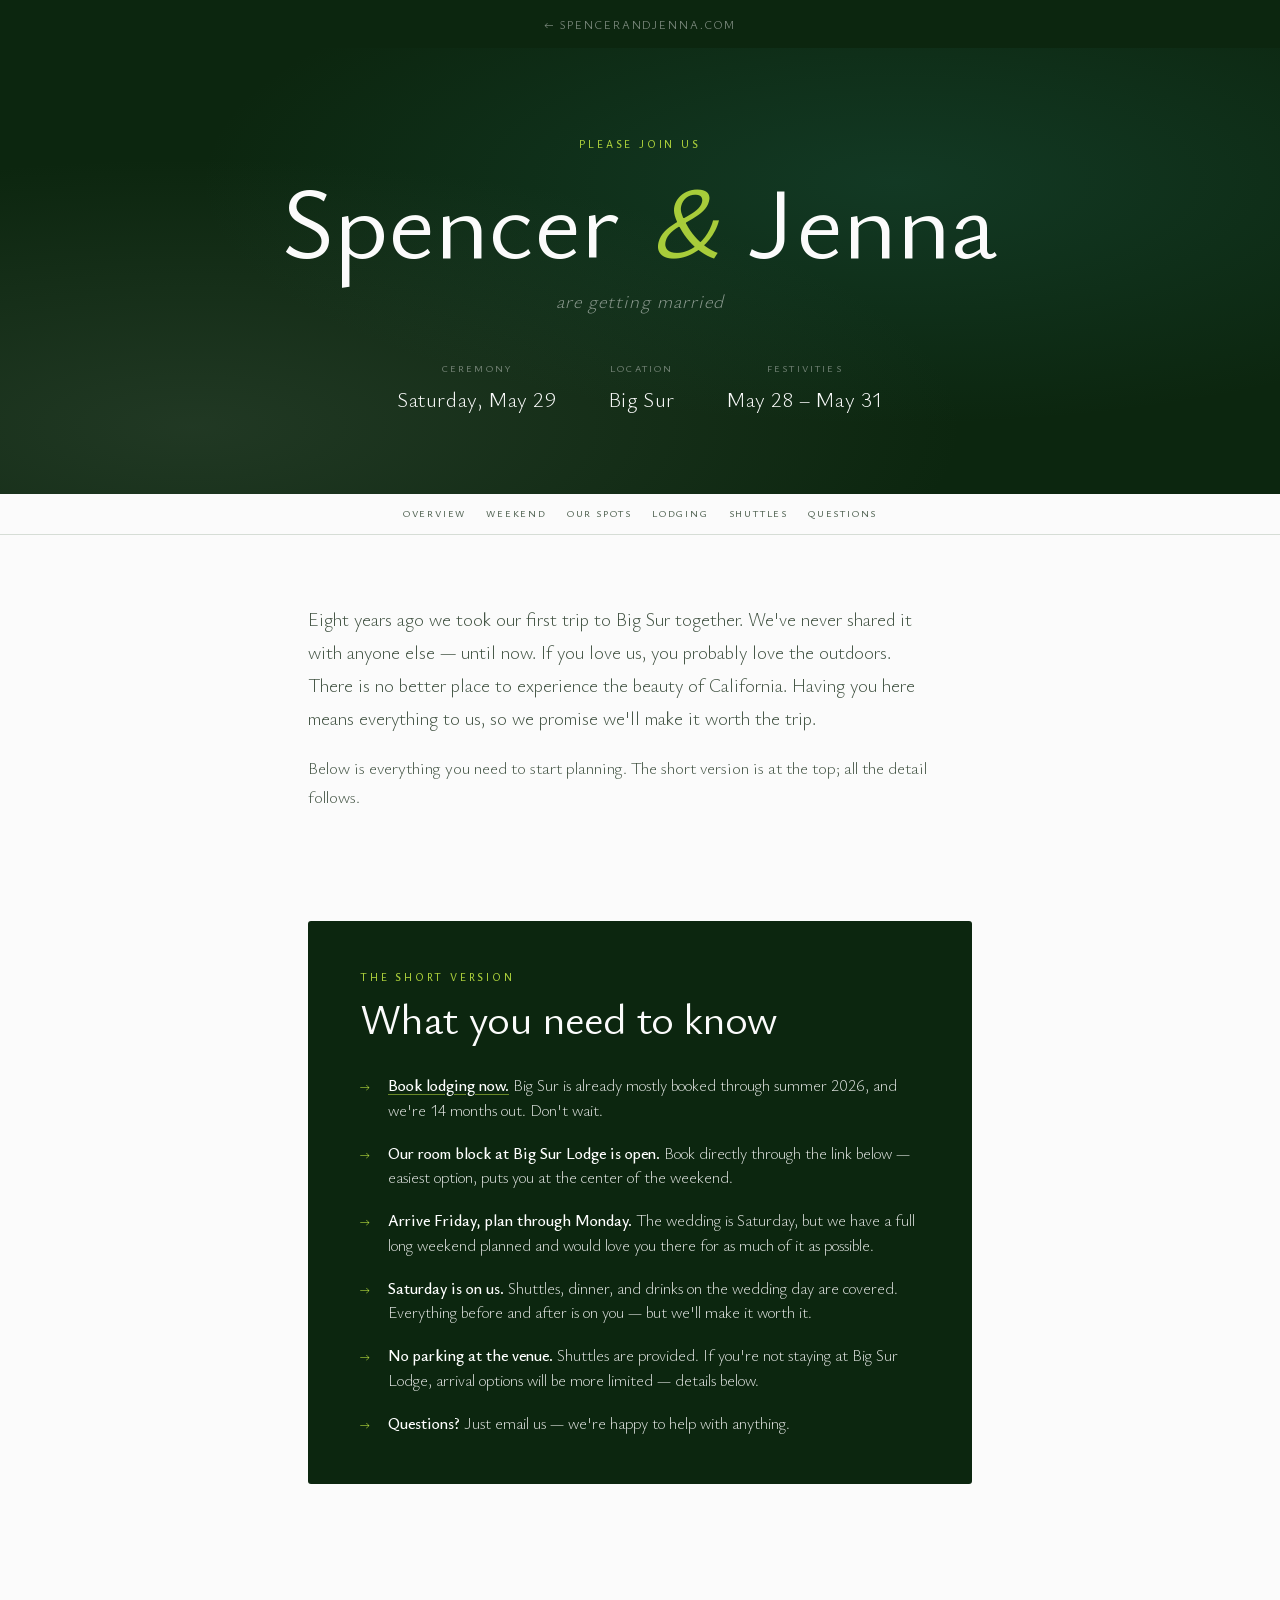
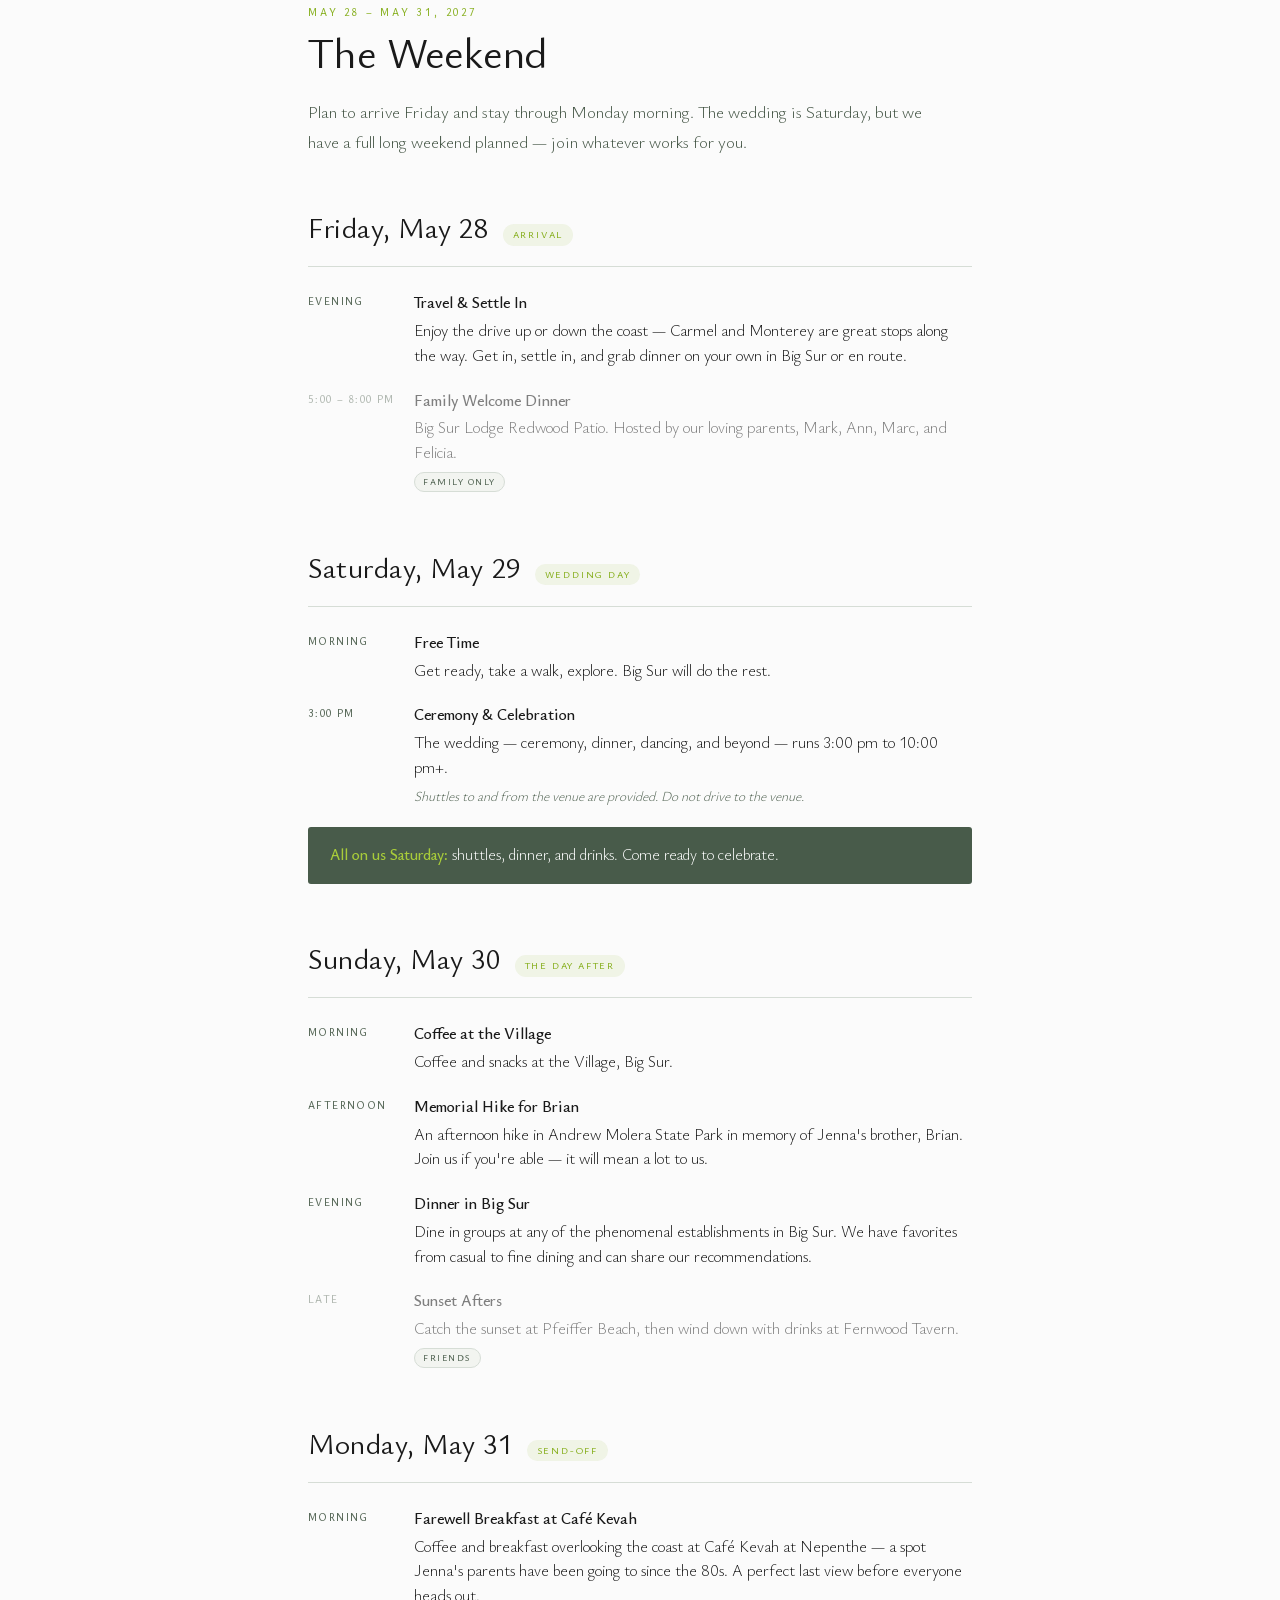
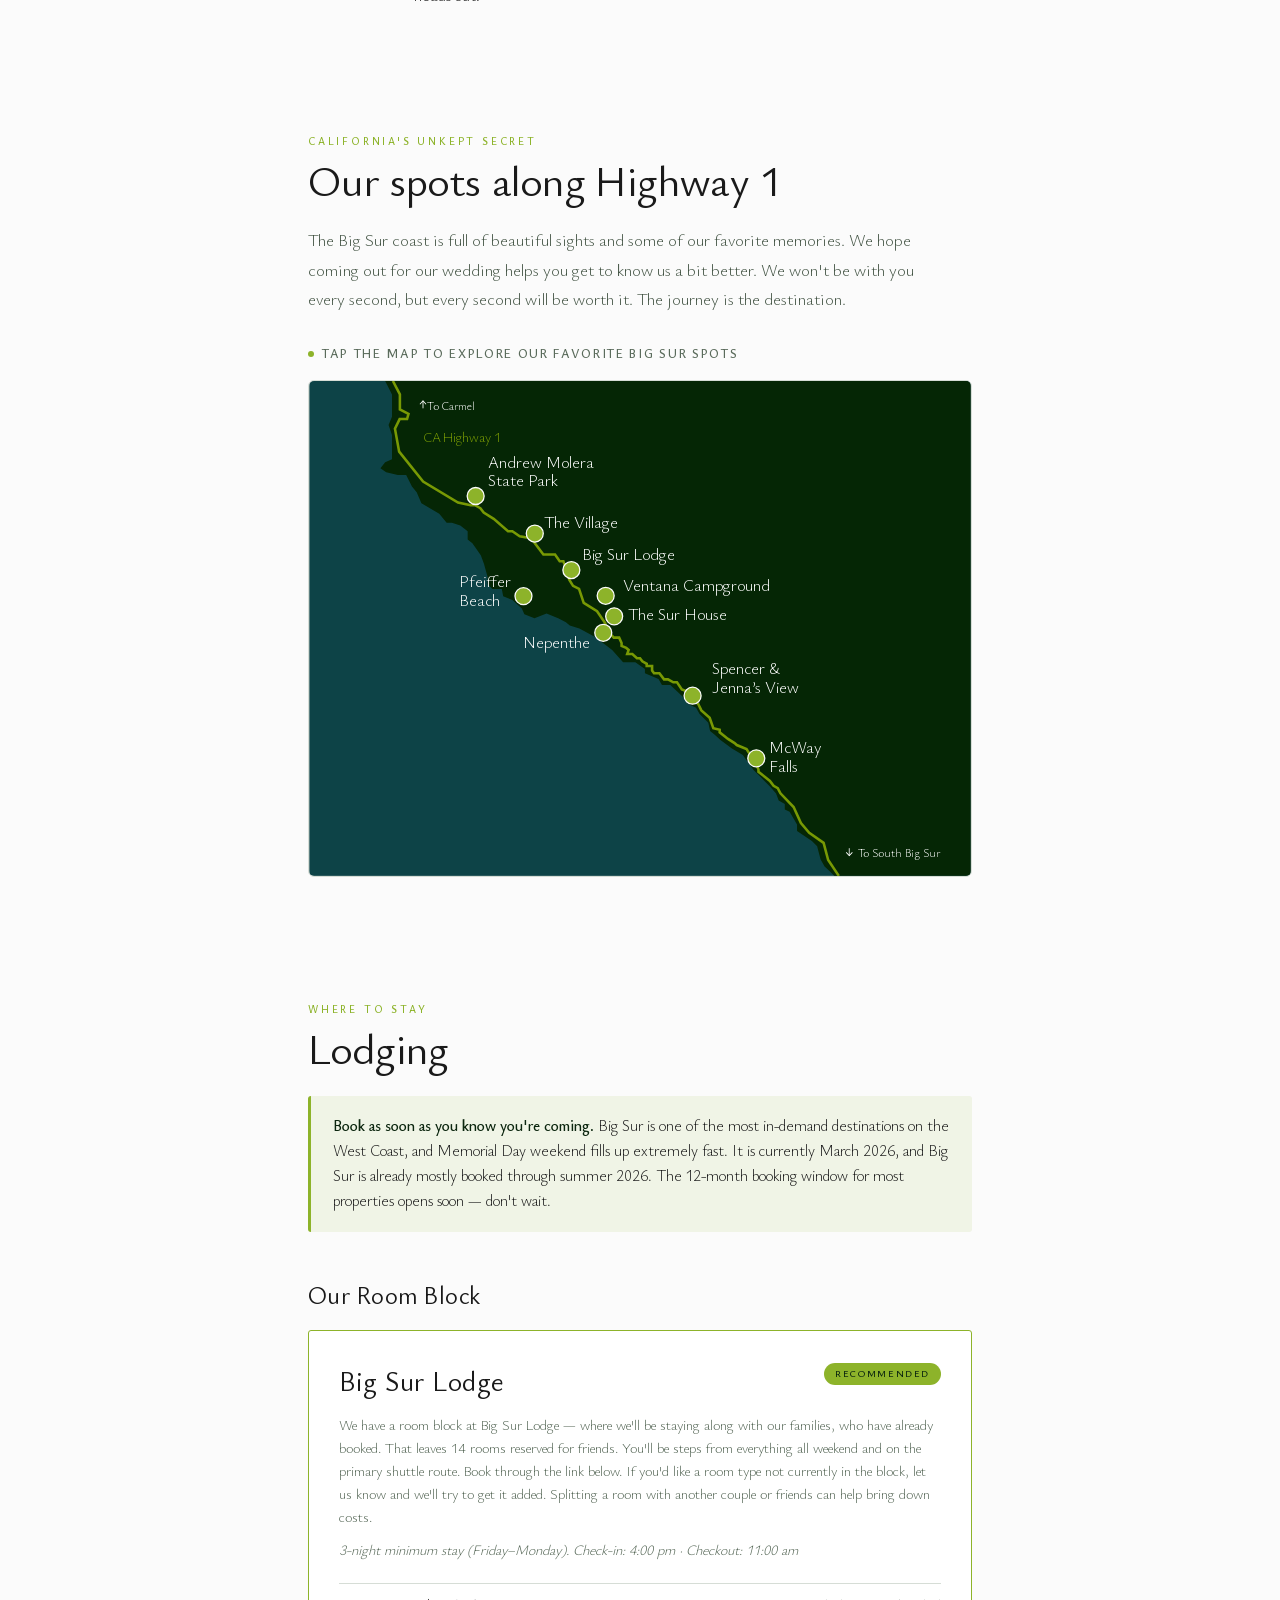
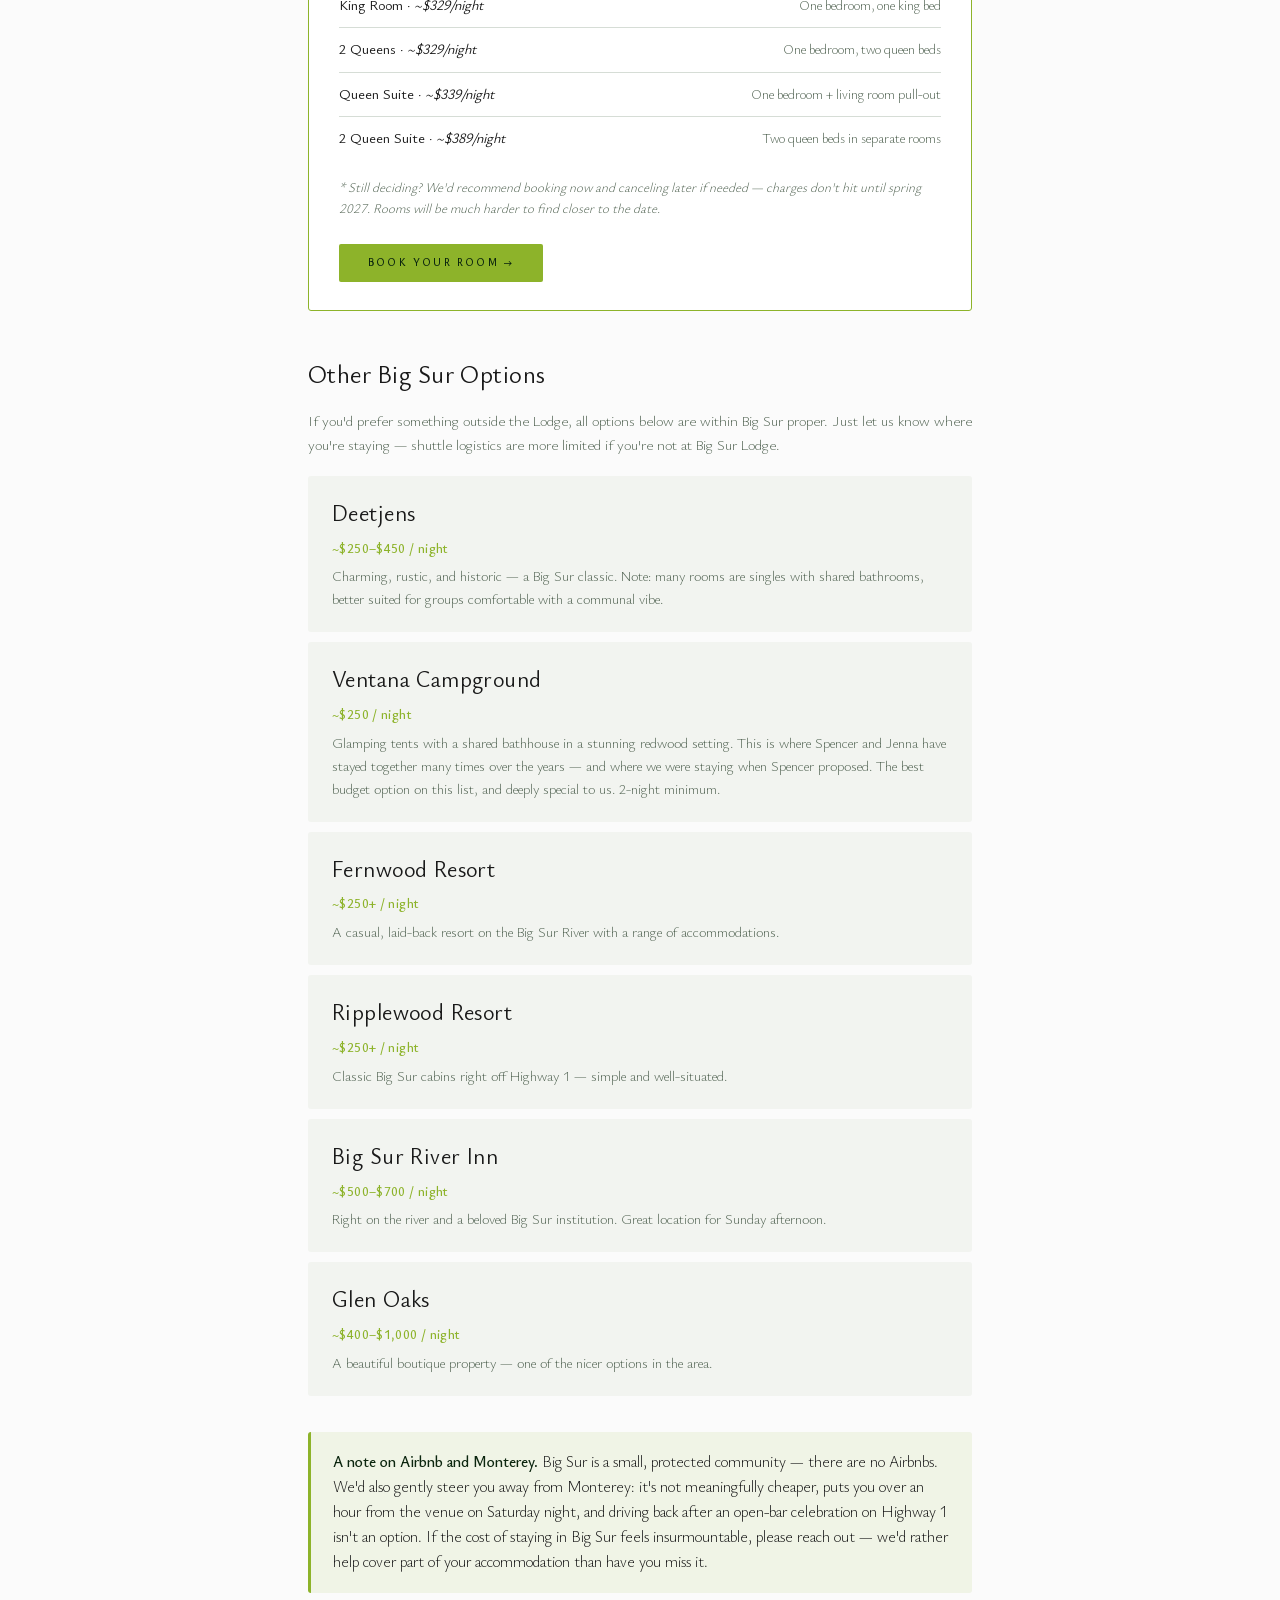
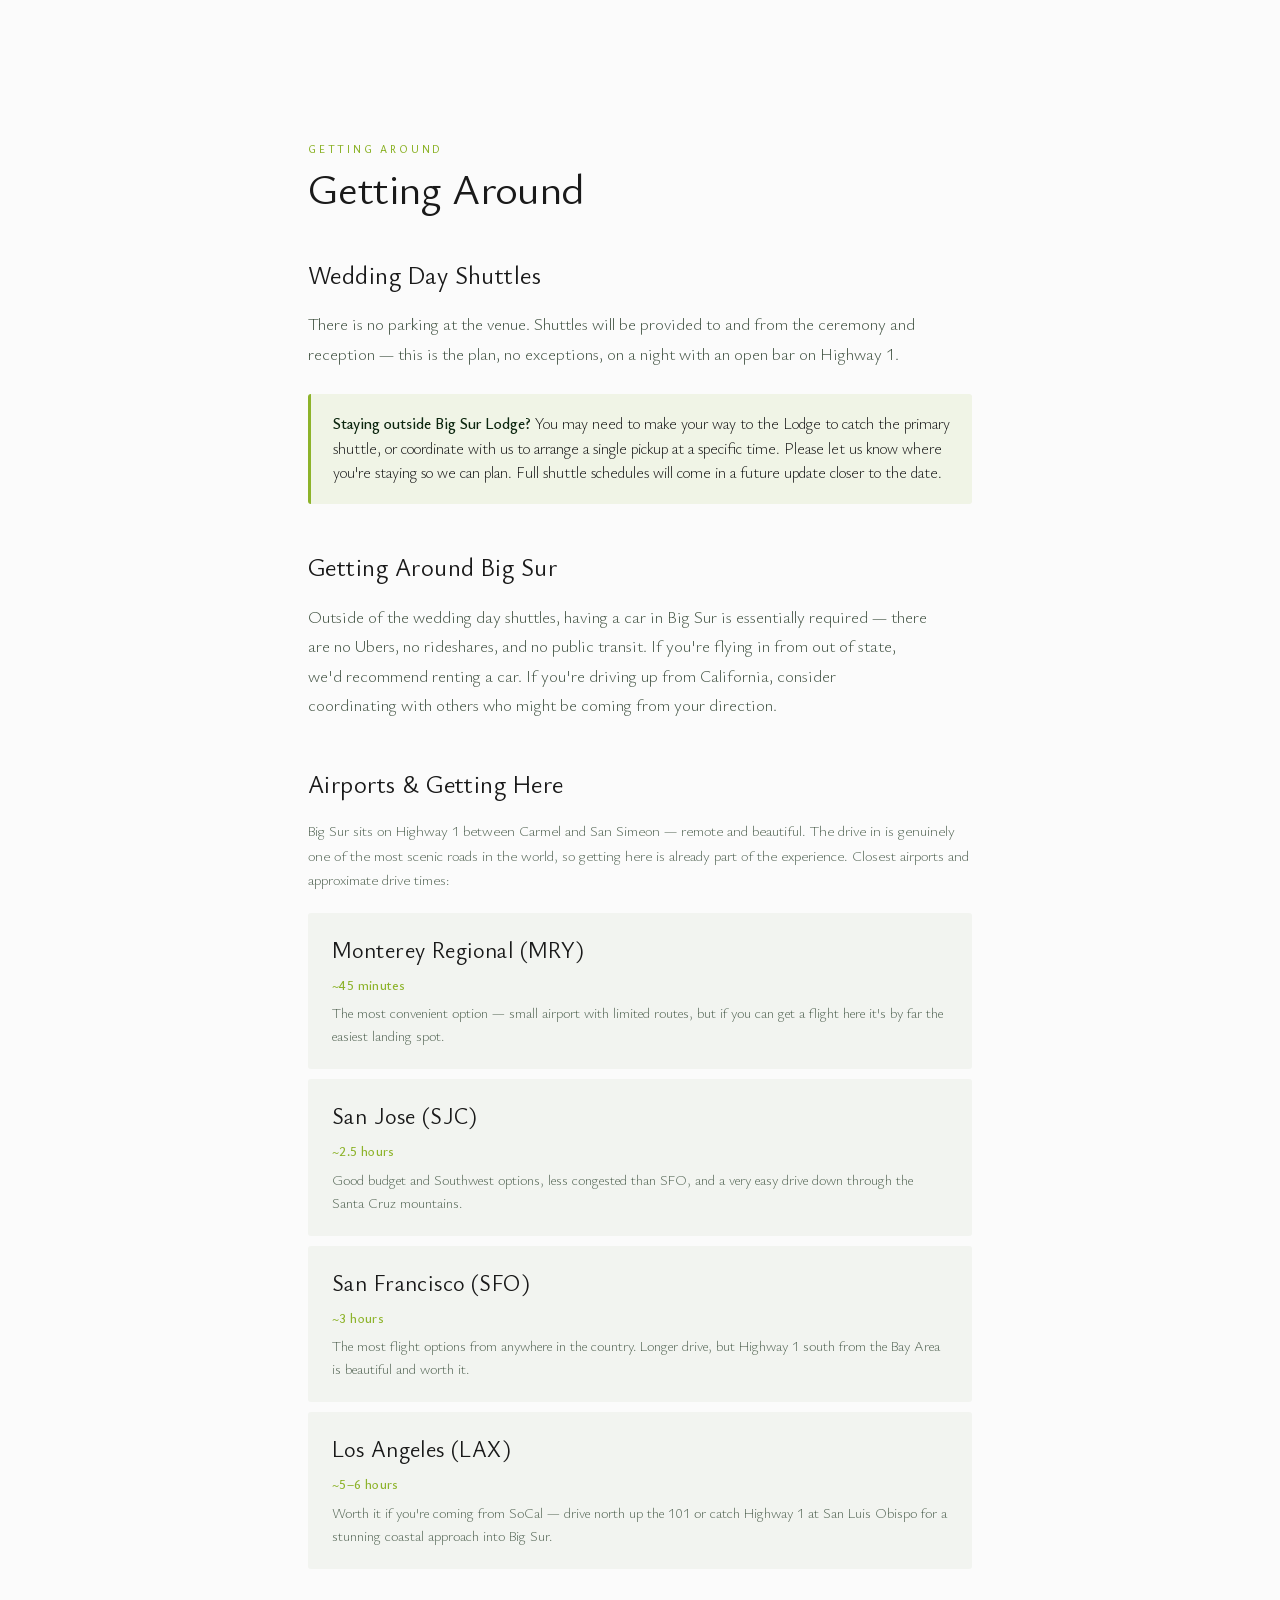
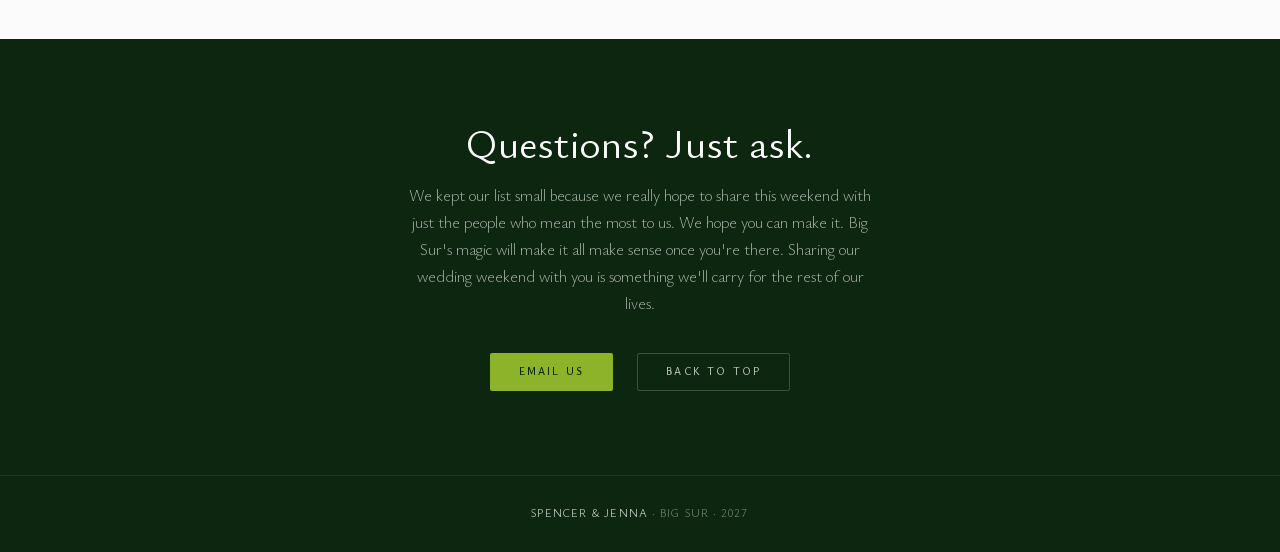
==== commit 388ea062: "Removed Scroll Arrow Centered Ventana Image" ====
--- a/index.html
+++ b/index.html
@@ -171,13 +171,29 @@
     }
 
     @keyframes scrollLine {
-      0%, 100% { opacity: 0.25; }
-      50% { opacity: 0.6; }
+
+      0%,
+      100% {
+        opacity: 0.25;
+      }
+
+      50% {
+        opacity: 0.6;
+      }
     }
 
     @keyframes scrollBounce {
-      0%, 100% { transform: translateY(0); opacity: 0.35; }
-      50% { transform: translateY(4px); opacity: 0.7; }
+
+      0%,
+      100% {
+        transform: translateY(0);
+        opacity: 0.35;
+      }
+
+      50% {
+        transform: translateY(4px);
+        opacity: 0.7;
+      }
     }
 
     .hero::before {
@@ -297,6 +313,7 @@
         -webkit-mask-image: linear-gradient(to right, black 80%, transparent 100%);
         mask-image: linear-gradient(to right, black 80%, transparent 100%);
       }
+
       .page-nav ul {
         justify-content: flex-start;
         padding: 0 16px;
@@ -715,6 +732,7 @@
         max-width: 280px;
         margin: 0 auto;
       }
+
       .cta-btn-group .btn {
         text-align: center;
         margin-left: 0 !important;
@@ -935,8 +953,17 @@
     }
 
     @keyframes invitePulse {
-      0%, 100% { opacity: 1; transform: scale(1); }
-      50% { opacity: 0.4; transform: scale(0.7); }
+
+      0%,
+      100% {
+        opacity: 1;
+        transform: scale(1);
+      }
+
+      50% {
+        opacity: 0.4;
+        transform: scale(0.7);
+      }
     }
 
     /* Map container */
@@ -973,9 +1000,9 @@
       transform-origin: center;
       transform-box: fill-box;
       transition: transform 0.25s cubic-bezier(0.34, 1.56, 0.64, 1),
-                  fill 0.2s ease,
-                  stroke 0.2s ease,
-                  stroke-width 0.2s ease;
+        fill 0.2s ease,
+        stroke 0.2s ease,
+        stroke-width 0.2s ease;
       fill: var(--teal);
       stroke: var(--cream);
       stroke-width: 2px;
@@ -1106,6 +1133,7 @@
 
     /* Show drawer elements only on touch / mobile */
     @media (hover: none) {
+
       .map-drawer-overlay,
       .map-drawer {
         display: block;
@@ -1113,6 +1141,7 @@
     }
 
     @media (hover: none) and (max-width: 1023px) {
+
       .map-drawer-overlay,
       .map-drawer {
         display: block;
@@ -1185,10 +1214,35 @@
       object-fit: cover;
       display: block;
     }
+
+    .map-drawer-nav {
+      display: flex;
+      justify-content: space-between;
+      margin-top: 18px;
+    }
+
+    .map-drawer-nav button {
+      background: var(--sand);
+      border: 1px solid var(--rule);
+      padding: 8px 16px;
+      border-radius: 20px;
+      font-family: 'Isabella Sans', sans-serif;
+      font-size: 11px;
+      letter-spacing: 0.1em;
+      text-transform: uppercase;
+      font-weight: 500;
+      color: var(--text-muted);
+      cursor: pointer;
+      transition: background 0.2s;
+    }
+    
+    .map-drawer-nav button:active {
+      background: var(--rule);
+    }
   </style>
 </head>
 
-<body>
+<body id="top">
 
   <!-- HERO -->
 
@@ -1214,13 +1268,6 @@
         <span class="label">Festivities</span>
         <span class="value">May 28 – May 31</span>
       </div>
-    </div>
-    <div class="hero-scroll-hint" aria-hidden="true">
-      <span></span>
-      <svg width="12" height="8" viewBox="0 0 12 8" fill="none" xmlns="http://www.w3.org/2000/svg">
-        <path d="M1 1L6 6L11 1" stroke="currentColor" stroke-width="1.5" stroke-linecap="round" stroke-linejoin="round"/>
-      </svg>
-    </div>
   </header>
 
   <!-- STICKY NAV -->
@@ -1257,7 +1304,9 @@
         <span class="eyebrow">The short version</span>
         <h2 class="section-title">What you need to know</h2>
         <ul class="tldr-list">
-          <li><span><strong><a href="#lodging" style="color: inherit; text-decoration: underline; text-underline-offset: 3px; text-decoration-color: rgba(168,204,58,0.6);">Book lodging now.</a></strong> Big Sur is already mostly booked through summer 2026, and we're
+          <li><span><strong><a href="#lodging"
+                  style="color: inherit; text-decoration: underline; text-underline-offset: 3px; text-decoration-color: rgba(168,204,58,0.6);">Book
+                  lodging now.</a></strong> Big Sur is already mostly booked through summer 2026, and we're
               14 months out. Don't wait.</span></li>
           <li><span><strong>Our room block at Big Sur Lodge is open.</strong> Book directly through the link below —
               easiest option, puts you at the center of the weekend.</span></li>
@@ -1418,157 +1467,157 @@
             <div class="map-quicklook" id="map-quicklook" role="tooltip" aria-live="polite" aria-hidden="true"></div>
 
             <svg class="illustrated-map-art" xmlns="http://www.w3.org/2000/svg" viewBox="0 0 1029 770">
-                <defs>
-                  <style>
-                    .cls-1 {
-                      fill: #d4e298;
-                    }
-
-                    .cls-2,
-                    .cls-3 {
-                      stroke: #fff;
-                    }
-
-                    .cls-2,
-                    .cls-3,
-                    .cls-4 {
-                      fill: none;
-                      stroke-miterlimit: 10;
-                    }
-
-                    .cls-5 {
-                      fill: #0d4347;
-                    }
-
-                    .cls-6 {
-                      font-size: 17px;
-                      fill: #fff;
-                      font-family: 'Isabella Sans', sans-serif;
-                    }
-
-                    .cls-7 {
-                      fill: #fff;
-                    }
-
-                    .cls-8 {
-                      fill: #fff;
-                      font-family: 'Isabella Sans', sans-serif;
-                      font-size: 24px;
-                      font-weight: 300;
-                    }
-
-                    .cls-9 {
-                      font-family: 'Isabella Sans', sans-serif;
-                      fill: #789904;
-                      font-size: 20px;
-                    }
-
-                    .cls-10 {
-                      fill: #052605;
-                    }
-
-                    .cls-3 {
-                      stroke-width: .5px;
-                    }
-
-                    .cls-4 {
-                      stroke: #789904;
-                      stroke-width: 4px;
-                    }
-
-                    .cls-11 {
-                      letter-spacing: -.11em;
-                    }
-
-                    .cls-12 {
-                      letter-spacing: -.05em;
-                    }
-                  </style>
-                </defs>
-                <rect class="cls-5" width="1029" height="770" />
-                <g id="Layer_1" data-name="Layer 1">
-                  <polygon class="cls-10"
-                    points="816.68 770 810.56 763.48 801.72 755.32 795.59 744.44 792.87 734.24 790.15 724.04 781.99 715.88 758.87 700.24 758.87 690.04 747.31 670.31 739.83 666.91 739.83 658.07 730.31 652.63 726.23 641.75 716.71 630.87 699.03 613.19 691.55 605.71 686.11 598.23 674.54 581.91 657.54 571.71 639.18 558.1 630.34 549.94 623.54 544.5 620.82 531.58 607.22 517.98 601.78 508.46 588.18 501.66 580.7 490.78 561.66 473.1 548.73 473.1 543.29 463.58 522.21 454.74 522.21 447.94 507.25 437.73 488.21 437.73 471.21 418.69 444.69 398.29 420.2 385 405.24 380.61 399.23 375.39 387.17 369.13 369.09 361.94 350.32 369.13 334.55 362.87 330.61 353.83 316.01 340.61 301.63 335.05 299.47 323.63 284.75 323.63 277.4 316.27 277.4 304.83 271.67 284.39 266.77 271.3 253.69 252.5 246.33 246.78 246.33 233.69 234.88 224.7 221.8 220.61 213.62 220.61 202.18 206.71 174.38 190.36 167.02 173.19 159.66 164.2 150.67 146.21 137.59 146.21 119.6 142.12 110.61 135.58 117.97 126.59 128.59 121.68 128.59 106.15 128.59 84.07 123.28 68.54 128.59 55.46 128.59 35.02 128.59 21.12 123.69 11.31 117.97 0 1029 0 1029 770 816.68 770" />
-                  <polyline class="cls-4"
-                    points="129.99 0 140.89 20.89 140.89 35.98 140.89 44.37 154.3 51.08 152.03 59.25 140.51 59.25 133.22 74.23 139.74 109.94 176.99 156.4 231.33 189.09 251.04 193.24 257.79 193.24 266.09 197.91 271.28 204.65 286.84 214.51 309.15 233.7 315.89 233.7 327.31 241.49 344.94 244.6 364.14 270.02 382.3 270.02 389.56 280.39 395.27 280.39 399.42 292.85 404.61 309.45 410.31 318.79 419.65 323.45 426.91 345.24 447.67 358.21 460.24 376.66 463.64 388.4 473.66 399.31 482.05 399.31 485.84 407.74 485.84 412.29 493.06 415.33 496.85 418.37 494.58 424.82 502.55 424.82 509.76 431.28 514.5 431.28 518.12 436.21 524.95 440.01 524.95 443.42 533.3 443.42 533.3 450.64 536.34 454.81 544.69 454.81 551.9 464.31 557.98 464.31 566.33 468.86 572.03 468.86 579.62 479.87 587.97 482.91 595.94 482.91 595.94 493.92 605.06 502.65 609.99 512.52 622.9 523.91 628.59 540.24 638.47 542.51 638.47 546.69 651.37 556.94 661.62 563.39 665.04 566.43 680.23 572.51 695.41 596.05 698.83 604.4 698.83 608.19 716.67 622.24 722.37 629.83 728.82 633.63 733 641.6 753.5 662.86 764.89 687.92 777.8 703.11 800.2 718.67 807.3 745.3 823.87 770" />
-                  <circle id="dot-molera" class="cls-1" cx="258.78" cy="178.94" r="13.22" />
-                  <circle id="dot-village" class="cls-1" cx="350.78" cy="237.4" r="13.22" />
-                  <circle id="dot-lodge" class="cls-1" cx="407.7" cy="294.16" r="13.22" />
-                  <circle id="dot-ventana" class="cls-1" cx="461.08" cy="334.23" r="13.22" />
-                  <circle id="dot-surhouse" class="cls-1" cx="474.29" cy="366.2" r="13.22" />
-                  <!-- Pfeiffer and Nepenthe IDs are fixed here compared to original SVG file base to align with actual text labels -->
-                  <circle id="dot-nepenthe" class="cls-1" cx="457.33" cy="391.78" r="13.22" />
-                  <circle id="dot-pullout" class="cls-1" cx="596.33" cy="489.68" r="13.22" />
-                  <circle id="dot-mcway" class="cls-1" cx="695.46" cy="587.14" r="13.22" />
-                  <circle id="dot-pfeiffer" class="cls-1" cx="333.18" cy="334.73" r="13.22" />
+              <defs>
+                <style>
+                  .cls-1 {
+                    fill: #d4e298;
+                  }
+
+                  .cls-2,
+                  .cls-3 {
+                    stroke: #fff;
+                  }
+
+                  .cls-2,
+                  .cls-3,
+                  .cls-4 {
+                    fill: none;
+                    stroke-miterlimit: 10;
+                  }
+
+                  .cls-5 {
+                    fill: #0d4347;
+                  }
+
+                  .cls-6 {
+                    font-size: 17px;
+                    fill: #fff;
+                    font-family: 'Isabella Sans', sans-serif;
+                  }
+
+                  .cls-7 {
+                    fill: #fff;
+                  }
+
+                  .cls-8 {
+                    fill: #fff;
+                    font-family: 'Isabella Sans', sans-serif;
+                    font-size: 24px;
+                    font-weight: 300;
+                  }
+
+                  .cls-9 {
+                    font-family: 'Isabella Sans', sans-serif;
+                    fill: #789904;
+                    font-size: 20px;
+                  }
+
+                  .cls-10 {
+                    fill: #052605;
+                  }
+
+                  .cls-3 {
+                    stroke-width: .5px;
+                  }
+
+                  .cls-4 {
+                    stroke: #789904;
+                    stroke-width: 4px;
+                  }
+
+                  .cls-11 {
+                    letter-spacing: -.11em;
+                  }
+
+                  .cls-12 {
+                    letter-spacing: -.05em;
+                  }
+                </style>
+              </defs>
+              <rect class="cls-5" width="1029" height="770" />
+              <g id="Layer_1" data-name="Layer 1">
+                <polygon class="cls-10"
+                  points="816.68 770 810.56 763.48 801.72 755.32 795.59 744.44 792.87 734.24 790.15 724.04 781.99 715.88 758.87 700.24 758.87 690.04 747.31 670.31 739.83 666.91 739.83 658.07 730.31 652.63 726.23 641.75 716.71 630.87 699.03 613.19 691.55 605.71 686.11 598.23 674.54 581.91 657.54 571.71 639.18 558.1 630.34 549.94 623.54 544.5 620.82 531.58 607.22 517.98 601.78 508.46 588.18 501.66 580.7 490.78 561.66 473.1 548.73 473.1 543.29 463.58 522.21 454.74 522.21 447.94 507.25 437.73 488.21 437.73 471.21 418.69 444.69 398.29 420.2 385 405.24 380.61 399.23 375.39 387.17 369.13 369.09 361.94 350.32 369.13 334.55 362.87 330.61 353.83 316.01 340.61 301.63 335.05 299.47 323.63 284.75 323.63 277.4 316.27 277.4 304.83 271.67 284.39 266.77 271.3 253.69 252.5 246.33 246.78 246.33 233.69 234.88 224.7 221.8 220.61 213.62 220.61 202.18 206.71 174.38 190.36 167.02 173.19 159.66 164.2 150.67 146.21 137.59 146.21 119.6 142.12 110.61 135.58 117.97 126.59 128.59 121.68 128.59 106.15 128.59 84.07 123.28 68.54 128.59 55.46 128.59 35.02 128.59 21.12 123.69 11.31 117.97 0 1029 0 1029 770 816.68 770" />
+                <polyline class="cls-4"
+                  points="129.99 0 140.89 20.89 140.89 35.98 140.89 44.37 154.3 51.08 152.03 59.25 140.51 59.25 133.22 74.23 139.74 109.94 176.99 156.4 231.33 189.09 251.04 193.24 257.79 193.24 266.09 197.91 271.28 204.65 286.84 214.51 309.15 233.7 315.89 233.7 327.31 241.49 344.94 244.6 364.14 270.02 382.3 270.02 389.56 280.39 395.27 280.39 399.42 292.85 404.61 309.45 410.31 318.79 419.65 323.45 426.91 345.24 447.67 358.21 460.24 376.66 463.64 388.4 473.66 399.31 482.05 399.31 485.84 407.74 485.84 412.29 493.06 415.33 496.85 418.37 494.58 424.82 502.55 424.82 509.76 431.28 514.5 431.28 518.12 436.21 524.95 440.01 524.95 443.42 533.3 443.42 533.3 450.64 536.34 454.81 544.69 454.81 551.9 464.31 557.98 464.31 566.33 468.86 572.03 468.86 579.62 479.87 587.97 482.91 595.94 482.91 595.94 493.92 605.06 502.65 609.99 512.52 622.9 523.91 628.59 540.24 638.47 542.51 638.47 546.69 651.37 556.94 661.62 563.39 665.04 566.43 680.23 572.51 695.41 596.05 698.83 604.4 698.83 608.19 716.67 622.24 722.37 629.83 728.82 633.63 733 641.6 753.5 662.86 764.89 687.92 777.8 703.11 800.2 718.67 807.3 745.3 823.87 770" />
+                <circle id="dot-molera" class="cls-1" cx="258.78" cy="178.94" r="13.22" />
+                <circle id="dot-village" class="cls-1" cx="350.78" cy="237.4" r="13.22" />
+                <circle id="dot-lodge" class="cls-1" cx="407.7" cy="294.16" r="13.22" />
+                <circle id="dot-ventana" class="cls-1" cx="461.08" cy="334.23" r="13.22" />
+                <circle id="dot-surhouse" class="cls-1" cx="474.29" cy="366.2" r="13.22" />
+                <!-- Pfeiffer and Nepenthe IDs are fixed here compared to original SVG file base to align with actual text labels -->
+                <circle id="dot-nepenthe" class="cls-1" cx="457.33" cy="391.78" r="13.22" />
+                <circle id="dot-pullout" class="cls-1" cx="596.33" cy="489.68" r="13.22" />
+                <circle id="dot-mcway" class="cls-1" cx="695.46" cy="587.14" r="13.22" />
+                <circle id="dot-pfeiffer" class="cls-1" cx="333.18" cy="334.73" r="13.22" />
+                <g>
+                  <line class="cls-3" x1="176.85" y1="42" x2="176.85" y2="31.4" />
+                  <polygon class="cls-7"
+                    points="182.1 35.65 181.16 36.53 176.85 31.89 172.53 36.53 171.59 35.65 176.85 30 182.1 35.65" />
+                </g>
+                <line class="cls-2" x1="176.85" y1="30.65" x2="176.85" y2="42.65" />
+                <g>
                   <g>
-                    <line class="cls-3" x1="176.85" y1="42" x2="176.85" y2="31.4" />
+                    <line class="cls-3" x1="840.16" y1="727.54" x2="840.16" y2="738.14" />
                     <polygon class="cls-7"
-                      points="182.1 35.65 181.16 36.53 176.85 31.89 172.53 36.53 171.59 35.65 176.85 30 182.1 35.65" />
+                      points="834.91 733.88 835.85 733 840.16 737.65 844.48 733 845.42 733.88 840.16 739.53 834.91 733.88" />
                   </g>
-                  <line class="cls-2" x1="176.85" y1="30.65" x2="176.85" y2="42.65" />
-                  <g>
-                    <g>
-                      <line class="cls-3" x1="840.16" y1="727.54" x2="840.16" y2="738.14" />
-                      <polygon class="cls-7"
-                        points="834.91 733.88 835.85 733 840.16 737.65 844.48 733 845.42 733.88 840.16 739.53 834.91 733.88" />
-                    </g>
-                    <line class="cls-2" x1="840.16" y1="738.88" x2="840.16" y2="726.89" />
-                  </g>
+                  <line class="cls-2" x1="840.16" y1="738.88" x2="840.16" y2="726.89" />
                 </g>
-                <g id="Layer_2" data-name="Layer 2">
-                  <text class="cls-8" transform="translate(278.22 134.78)">
-                    <tspan x="0" y="0">Andrew Molera </tspan>
-                    <tspan x="0" y="28.8">State Park</tspan>
-                  </text>
-                  <text class="cls-9" transform="translate(176.1 94.93)">
-                    <tspan x="0" y="0">C</tspan>
-                    <tspan class="cls-12" x="14.44" y="0">A</tspan>
-                    <tspan x="26.69" y="0" xml:space="preserve"> Highway 1</tspan>
-                  </text>
-                  <text class="cls-6" transform="translate(183.81 44.73)">
-                    <tspan class="cls-11" x="0" y="0">T</tspan>
-                    <tspan x="8.5" y="0">o Carmel</tspan>
-                  </text>
-                  <text class="cls-6" transform="translate(853.62 741.42)">
-                    <tspan class="cls-11" x="0" y="0">T</tspan>
-                    <tspan x="8.5" y="0">o South Big Sur</tspan>
-                  </text>
-                  <text class="cls-8" transform="translate(365.18 229.47)">
-                    <tspan x="0" y="0">The Village</tspan>
-                  </text>
-                  <text class="cls-8" transform="translate(232.54 321.13)">
-                    <tspan x="0" y="0">Pfeiffer</tspan>
-                    <tspan x="0" y="28.8">Beach</tspan>
-                  </text>
-                  <text class="cls-8" transform="translate(423.93 278.28)">
-                    <tspan x="0" y="0">Big Sur Lodge</tspan>
-                  </text>
-                  <text class="cls-8" transform="translate(487.51 326.3)">
-                    <tspan x="0" y="0">Ventana Campground</tspan>
-                  </text>
-                  <text class="cls-8" transform="translate(496.43 371.49)">
-                    <tspan x="0" y="0">The Sur House</tspan>
-                  </text>
-                  <text class="cls-8" transform="translate(333.18 415.73)">
-                    <tspan x="0" y="0">Nepenthe</tspan>
-                  </text>
-                  <text class="cls-8" transform="translate(626.04 456.57)">
-                    <tspan x="0" y="0">Spencer &amp; </tspan>
-                    <tspan x="0" y="28.8">Jenna’s View</tspan>
-                  </text>
-                  <text class="cls-8" transform="translate(715.15 579.2)">
-                    <tspan x="0" y="0">McWay </tspan>
-                    <tspan x="0" y="28.8">Falls</tspan>
-                  </text>
-                </g>
-              </svg>
-            </div>
-          </div><!-- /.illustrated-map-stage -->
-        </div><!-- /.places-map-wrap -->
-
-
-      </div>
+              </g>
+              <g id="Layer_2" data-name="Layer 2">
+                <text class="cls-8" transform="translate(278.22 134.78)">
+                  <tspan x="0" y="0">Andrew Molera </tspan>
+                  <tspan x="0" y="28.8">State Park</tspan>
+                </text>
+                <text class="cls-9" transform="translate(176.1 94.93)">
+                  <tspan x="0" y="0">C</tspan>
+                  <tspan class="cls-12" x="14.44" y="0">A</tspan>
+                  <tspan x="26.69" y="0" xml:space="preserve"> Highway 1</tspan>
+                </text>
+                <text class="cls-6" transform="translate(183.81 44.73)">
+                  <tspan class="cls-11" x="0" y="0">T</tspan>
+                  <tspan x="8.5" y="0">o Carmel</tspan>
+                </text>
+                <text class="cls-6" transform="translate(853.62 741.42)">
+                  <tspan class="cls-11" x="0" y="0">T</tspan>
+                  <tspan x="8.5" y="0">o South Big Sur</tspan>
+                </text>
+                <text class="cls-8" transform="translate(365.18 229.47)">
+                  <tspan x="0" y="0">The Village</tspan>
+                </text>
+                <text class="cls-8" transform="translate(232.54 321.13)">
+                  <tspan x="0" y="0">Pfeiffer</tspan>
+                  <tspan x="0" y="28.8">Beach</tspan>
+                </text>
+                <text class="cls-8" transform="translate(423.93 278.28)">
+                  <tspan x="0" y="0">Big Sur Lodge</tspan>
+                </text>
+                <text class="cls-8" transform="translate(487.51 326.3)">
+                  <tspan x="0" y="0">Ventana Campground</tspan>
+                </text>
+                <text class="cls-8" transform="translate(496.43 371.49)">
+                  <tspan x="0" y="0">The Sur House</tspan>
+                </text>
+                <text class="cls-8" transform="translate(333.18 415.73)">
+                  <tspan x="0" y="0">Nepenthe</tspan>
+                </text>
+                <text class="cls-8" transform="translate(626.04 456.57)">
+                  <tspan x="0" y="0">Spencer &amp; </tspan>
+                  <tspan x="0" y="28.8">Jenna’s View</tspan>
+                </text>
+                <text class="cls-8" transform="translate(715.15 579.2)">
+                  <tspan x="0" y="0">McWay </tspan>
+                  <tspan x="0" y="28.8">Falls</tspan>
+                </text>
+              </g>
+            </svg>
+          </div>
+        </div><!-- /.illustrated-map-stage -->
+      </div><!-- /.places-map-wrap -->
+
+
+    </div>
     </div>
 
     <!-- LODGING -->
@@ -1747,9 +1796,8 @@
       We hope you can make it. Big Sur's magic will make it all make sense once you're there. Sharing our wedding
       weekend with you is something we'll carry for the rest of our lives.</p>
     <div class="cta-btn-group">
-      <a href="/cdn-cgi/l/email-protection#b1c2c1d4dfd2d4c3d0dfd5dbd4dfdfd08386f1d6dcd0d8dd9fd2dedc"
-        class="btn btn-primary">Email Us</a>
-      <a href="#overview" class="btn btn-secondary"
+      <a href="mailto:spencerandjenna27@gmail.com" class="btn btn-primary">Email Us</a>
+      <a href="#top" class="btn btn-secondary"
         style="color: rgba(251,251,251,0.7); border-color: rgba(251,251,251,0.2);">Back to Top</a>
     </div>
   </section>
@@ -1762,7 +1810,8 @@
 
   <!-- Mobile bottom drawer (shown on touch devices only via CSS hover:none) -->
   <div class="map-drawer-overlay" id="map-drawer-overlay" aria-hidden="true"></div>
-  <div class="map-drawer" id="map-drawer" role="dialog" aria-modal="true" aria-label="Location details" aria-hidden="true">
+  <div class="map-drawer" id="map-drawer" role="dialog" aria-modal="true" aria-label="Location details"
+    aria-hidden="true">
     <div class="map-drawer-handle" aria-hidden="true"></div>
     <div class="map-drawer-header">
       <div>
@@ -1775,6 +1824,10 @@
     <div class="map-drawer-image" id="map-drawer-image" style="display:none">
       <img id="map-drawer-img" src="" alt="">
     </div>
+    <div class="map-drawer-nav" id="map-drawer-nav">
+      <button id="map-drawer-prev" aria-label="Previous Location">← Prev</button>
+      <button id="map-drawer-next" aria-label="Next Location">Next →</button>
+    </div>
   </div>
 </body>
 
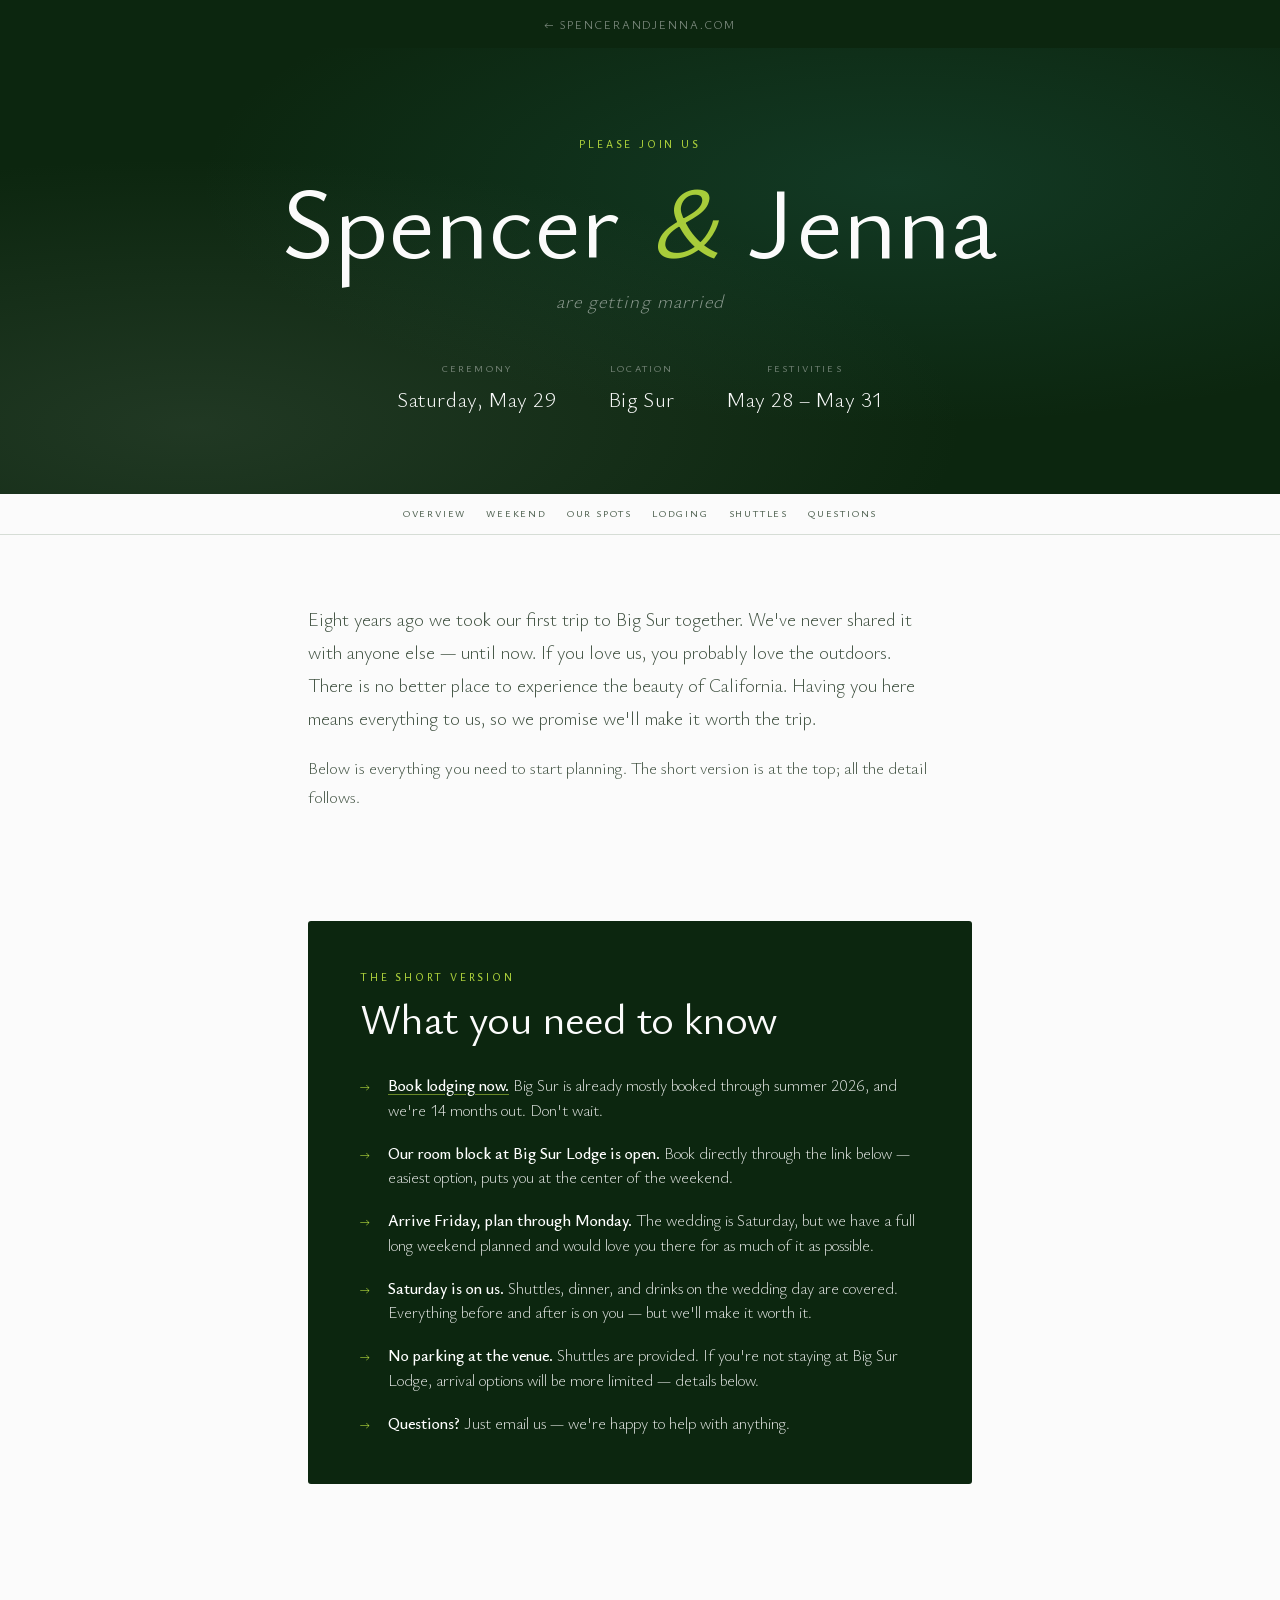
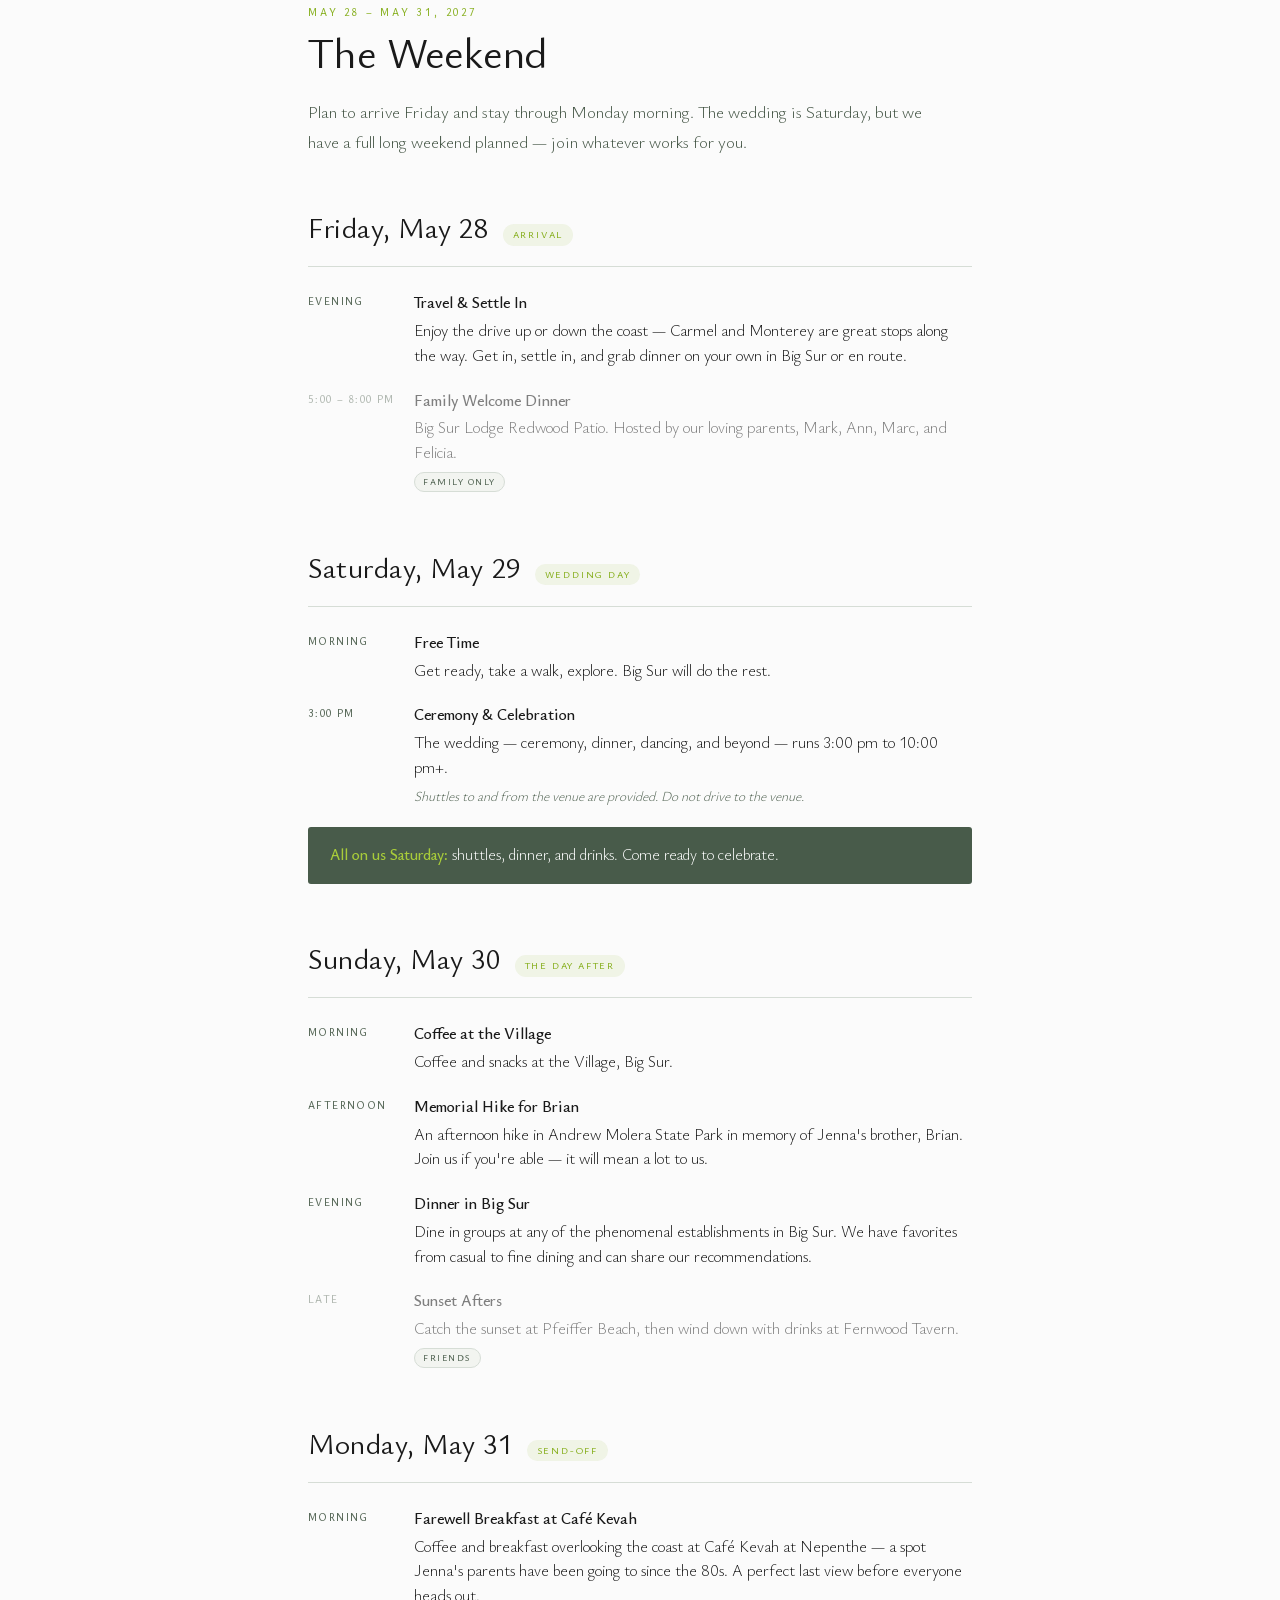
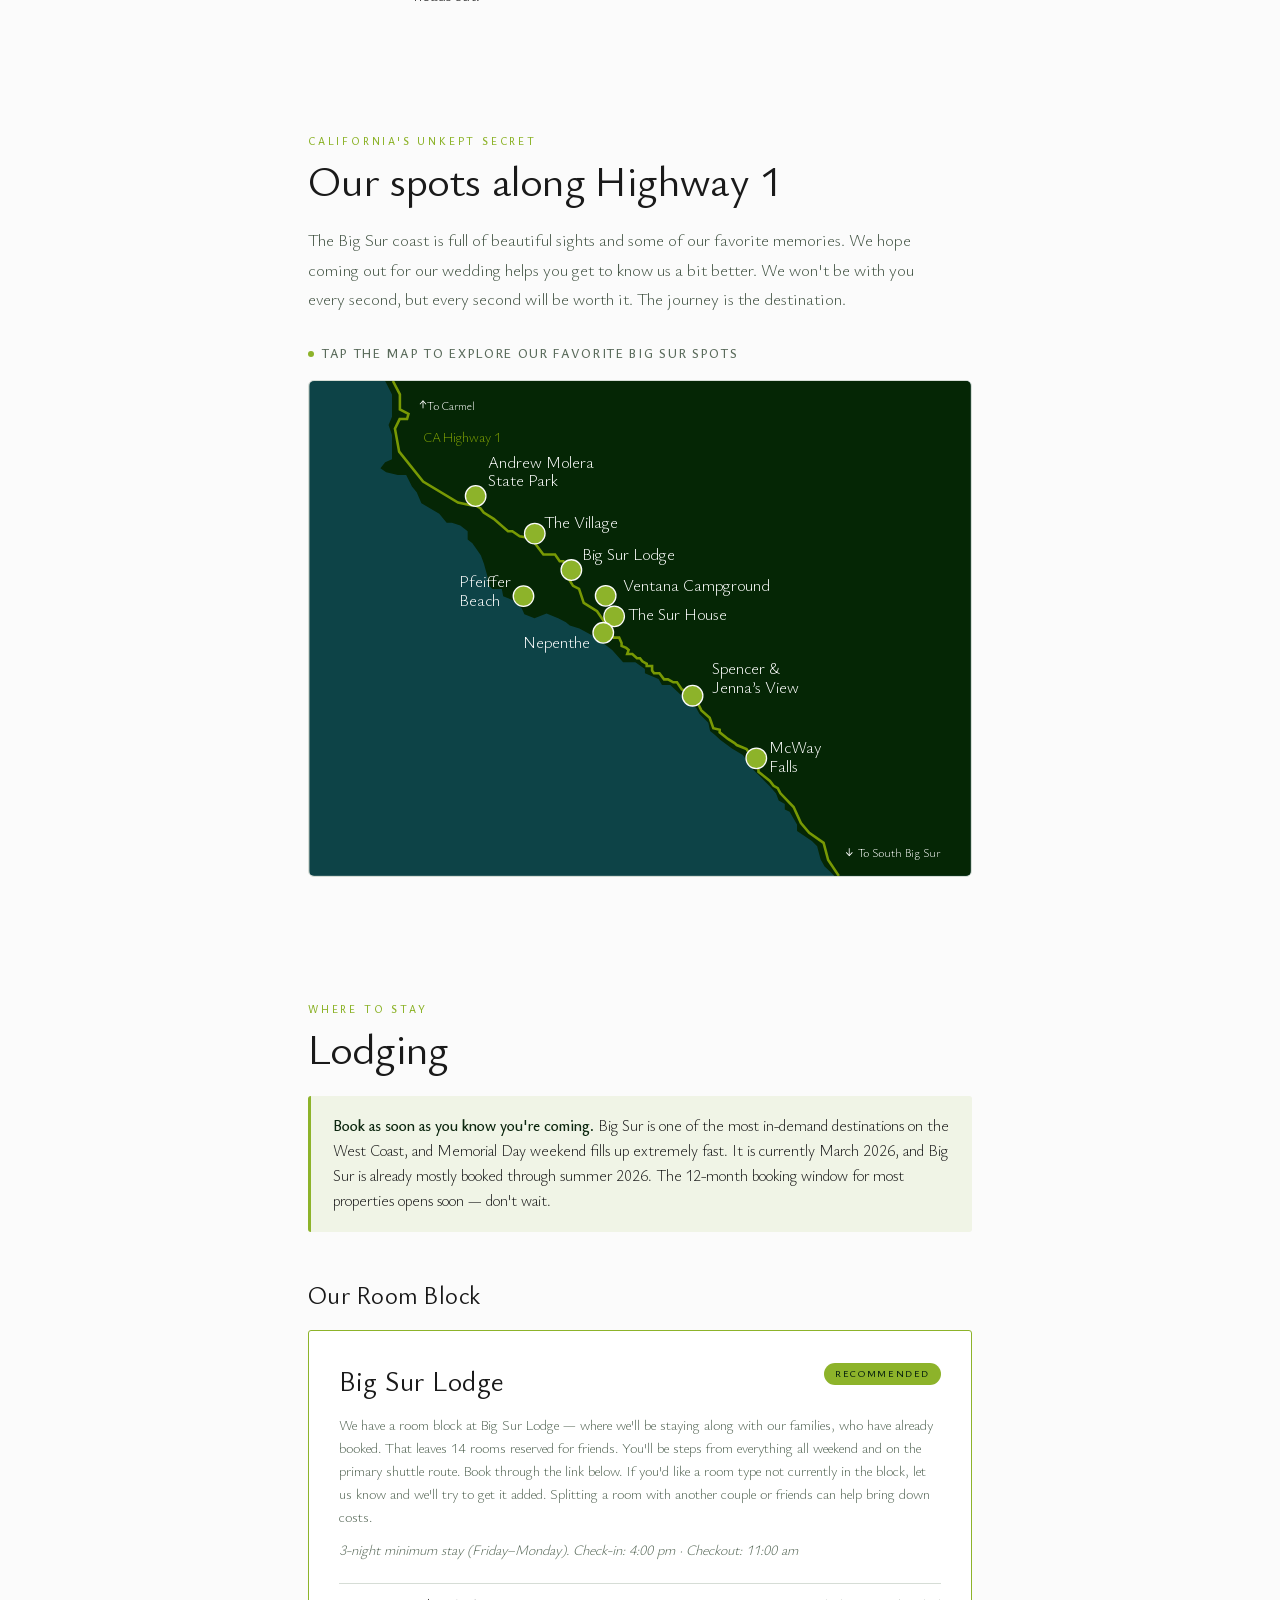
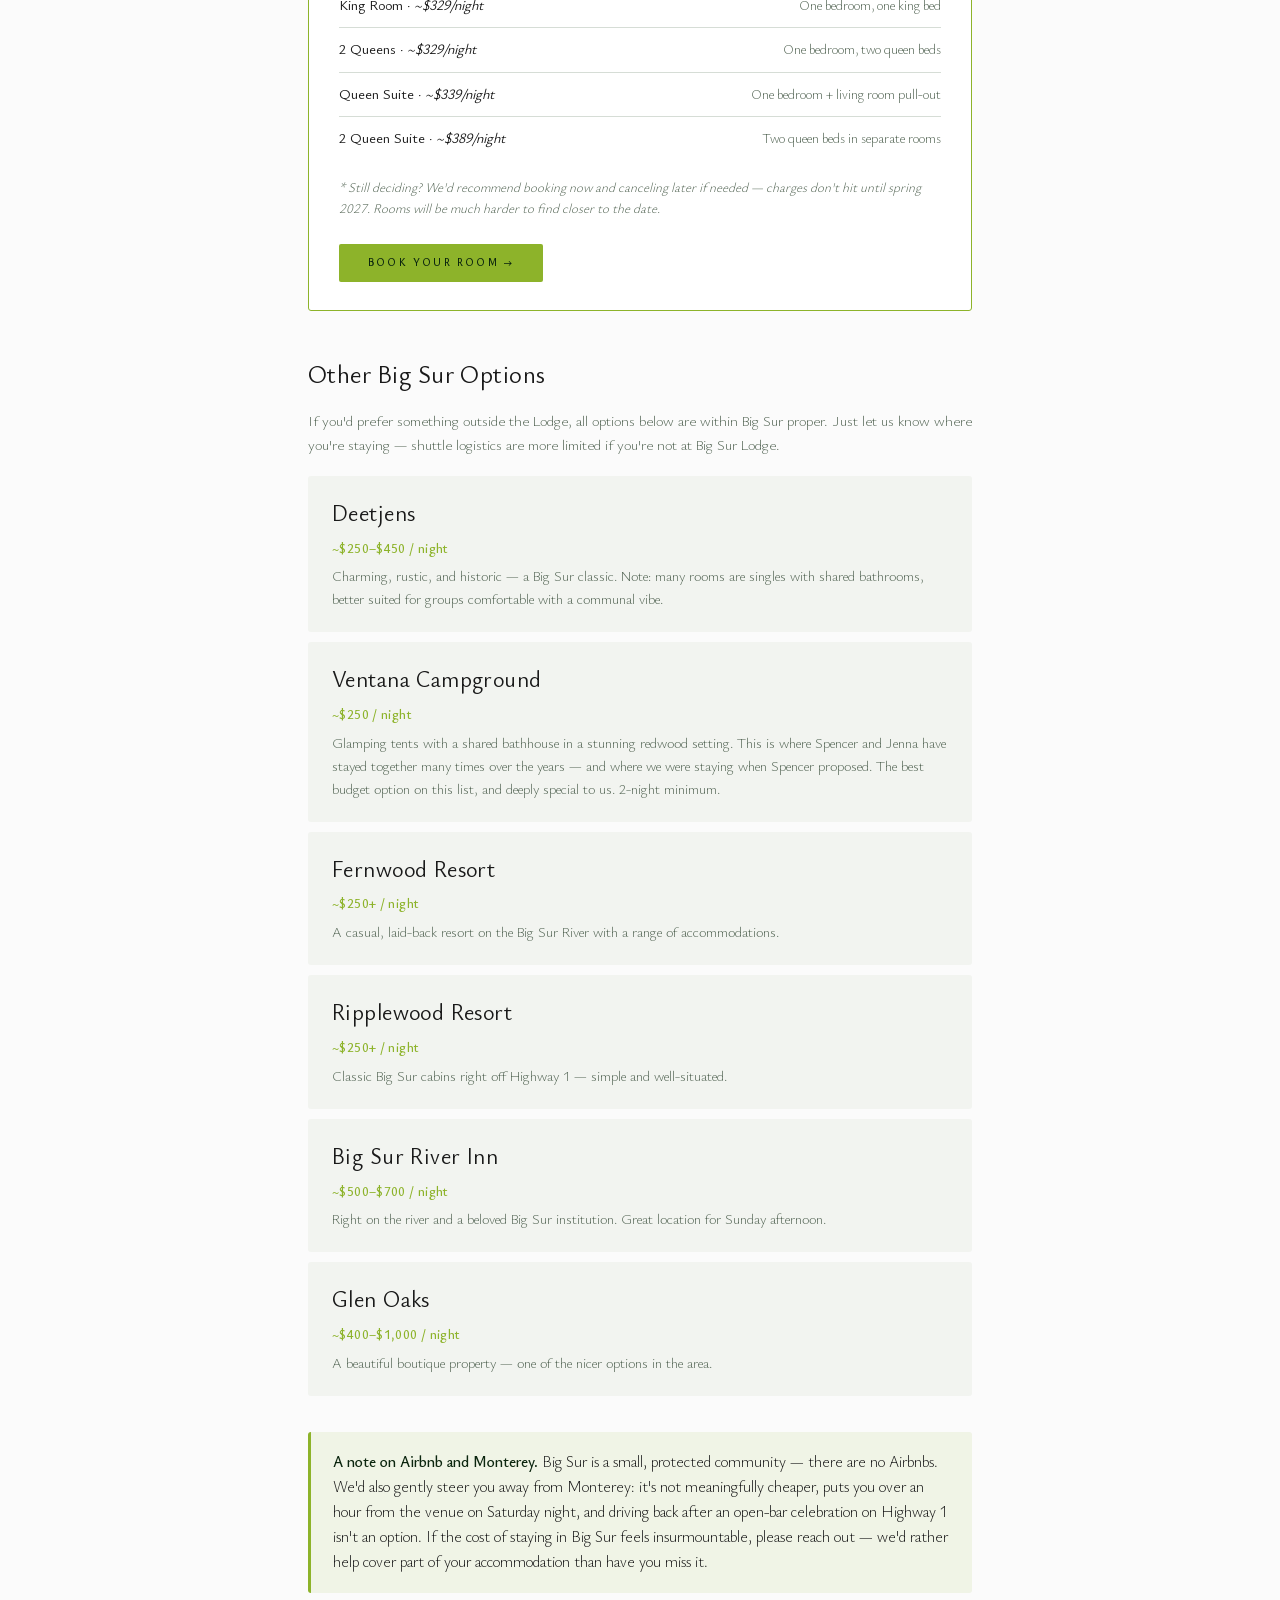
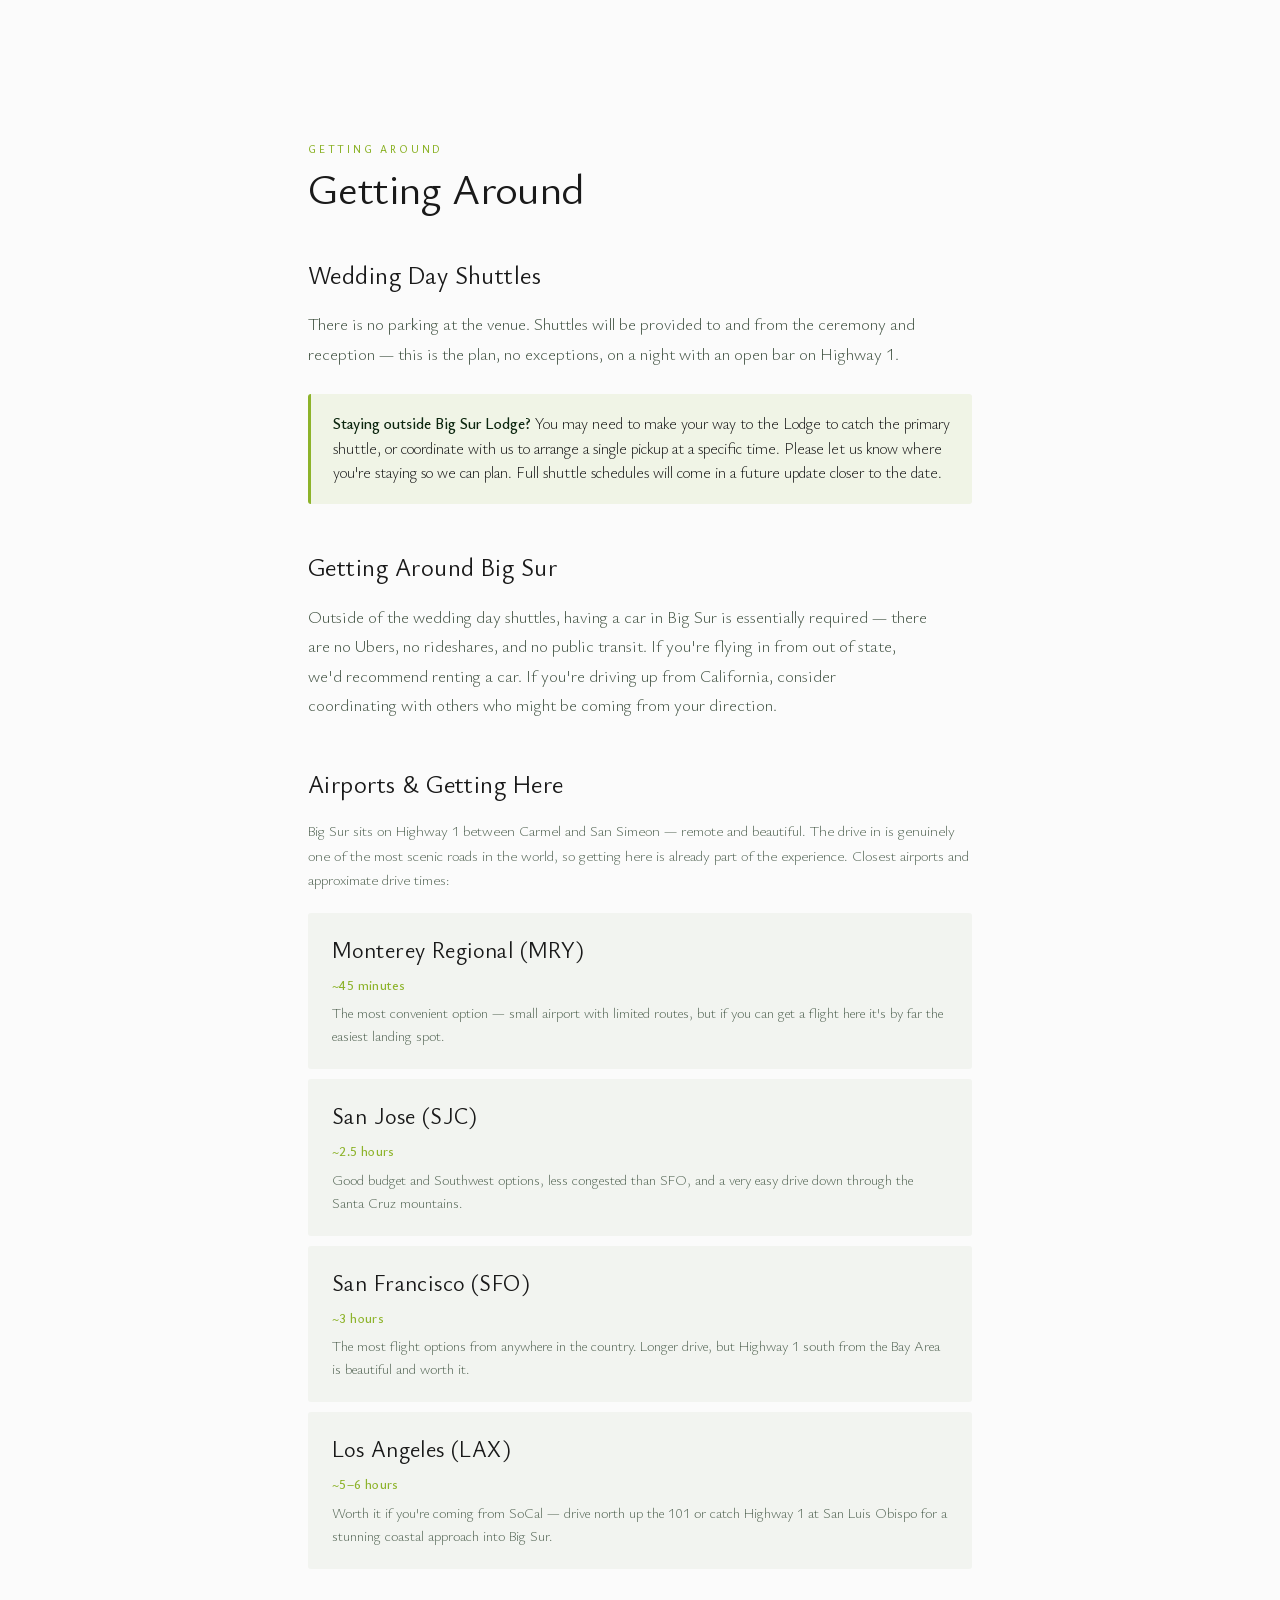
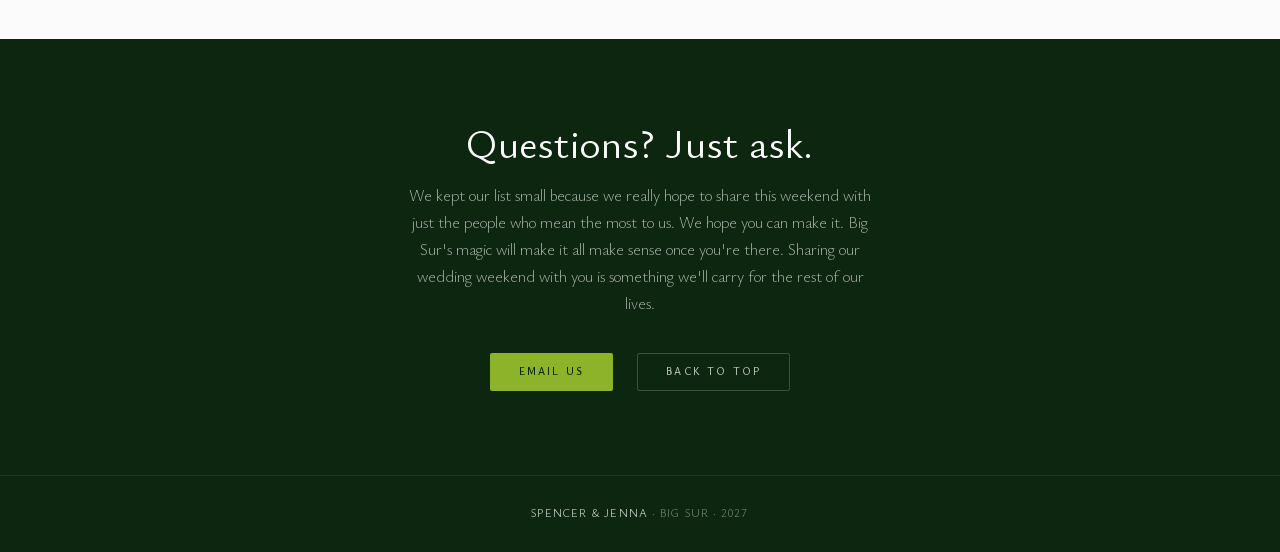
==== commit b63aa6e7: "Hover fix" ====
--- a/index.html
+++ b/index.html
@@ -993,10 +993,13 @@
       opacity: 1;
     }
 
-    /* SVG hotspot dots */
-    .illustrated-map-art circle.cls-1 {
+    /* SVG interactive hotspots */
+    .illustrated-map-art .map-interactable {
       cursor: pointer;
       pointer-events: auto;
+    }
+
+    .illustrated-map-art .map-interactable circle.cls-1 {
       transform-origin: center;
       transform-box: fill-box;
       transition: transform 0.25s cubic-bezier(0.34, 1.56, 0.64, 1),
@@ -1008,13 +1011,18 @@
       stroke-width: 2px;
     }
 
-    .illustrated-map-art circle.cls-1:hover,
-    .illustrated-map-art circle.cls-1.is-hovered {
+    .illustrated-map-art .map-interactable text.map-label {
+      transition: font-weight 0.2s ease, text-shadow 0.2s ease;
+      pointer-events: auto;
+    }
+
+    .illustrated-map-art .map-interactable:hover circle.cls-1,
+    .illustrated-map-art .map-interactable.is-hovered circle.cls-1 {
       transform: scale(1.2);
       filter: drop-shadow(0 0 4px rgba(141, 179, 42, 0.55));
     }
 
-    .illustrated-map-art circle.cls-1.is-active {
+    .illustrated-map-art .map-interactable.is-active circle.cls-1 {
       fill: #ffffff;
       transform: scale(1.5);
       stroke: var(--teal);
@@ -1022,11 +1030,18 @@
       filter: drop-shadow(0 0 7px rgba(141, 179, 42, 0.8));
     }
 
+    .illustrated-map-art .map-interactable:hover text.map-label,
+    .illustrated-map-art .map-interactable.is-hovered text.map-label,
+    .illustrated-map-art .map-interactable.is-active text.map-label {
+      font-weight: 700;
+      text-shadow: 0 0 12px rgba(255, 255, 255, 0.4);
+    }
+
     /* ── DESKTOP QUICK-LOOK CARD ── */
     .map-quicklook {
       position: absolute;
-      top: 20px;
-      right: 20px;
+      top: 24px;
+      right: 24px;
       width: 280px;
       background: rgba(251, 251, 251, 0.97);
       backdrop-filter: blur(14px);
@@ -1048,8 +1063,8 @@
       transform: translateY(0);
     }
 
-    /* Hide quicklook on touch / mobile */
-    @media (hover: none) {
+    /* Hide quicklook on mobile layout */
+    @media (max-width: 768px) {
       .map-quicklook {
         display: none !important;
       }
@@ -1097,7 +1112,8 @@
 
     /* ── MOBILE BOTTOM DRAWER ── */
     .map-drawer-overlay {
-      display: none;
+      display: none !important;
+      pointer-events: none;
       position: fixed;
       inset: 0;
       background: rgba(12, 38, 15, 0.35);
@@ -1107,10 +1123,13 @@
     }
 
     .map-drawer-overlay.is-open {
+      display: block !important;
+      pointer-events: auto;
       opacity: 1;
     }
 
     .map-drawer {
+      display: none !important;
       position: fixed;
       bottom: 0;
       left: 0;
@@ -1123,29 +1142,11 @@
       transition: transform 0.35s cubic-bezier(0.32, 0.72, 0, 1);
       max-height: 60vh;
       overflow-y: auto;
-      /* Only shown on touch devices */
-      display: none;
     }
 
     .map-drawer.is-open {
+      display: block !important;
       transform: translateY(0);
-    }
-
-    /* Show drawer elements only on touch / mobile */
-    @media (hover: none) {
-
-      .map-drawer-overlay,
-      .map-drawer {
-        display: block;
-      }
-    }
-
-    @media (hover: none) and (max-width: 1023px) {
-
-      .map-drawer-overlay,
-      .map-drawer {
-        display: block;
-      }
     }
 
     .map-drawer-handle {
@@ -1235,7 +1236,7 @@
       cursor: pointer;
       transition: background 0.2s;
     }
-    
+
     .map-drawer-nav button:active {
       background: var(--rule);
     }
@@ -1540,16 +1541,65 @@
                   points="816.68 770 810.56 763.48 801.72 755.32 795.59 744.44 792.87 734.24 790.15 724.04 781.99 715.88 758.87 700.24 758.87 690.04 747.31 670.31 739.83 666.91 739.83 658.07 730.31 652.63 726.23 641.75 716.71 630.87 699.03 613.19 691.55 605.71 686.11 598.23 674.54 581.91 657.54 571.71 639.18 558.1 630.34 549.94 623.54 544.5 620.82 531.58 607.22 517.98 601.78 508.46 588.18 501.66 580.7 490.78 561.66 473.1 548.73 473.1 543.29 463.58 522.21 454.74 522.21 447.94 507.25 437.73 488.21 437.73 471.21 418.69 444.69 398.29 420.2 385 405.24 380.61 399.23 375.39 387.17 369.13 369.09 361.94 350.32 369.13 334.55 362.87 330.61 353.83 316.01 340.61 301.63 335.05 299.47 323.63 284.75 323.63 277.4 316.27 277.4 304.83 271.67 284.39 266.77 271.3 253.69 252.5 246.33 246.78 246.33 233.69 234.88 224.7 221.8 220.61 213.62 220.61 202.18 206.71 174.38 190.36 167.02 173.19 159.66 164.2 150.67 146.21 137.59 146.21 119.6 142.12 110.61 135.58 117.97 126.59 128.59 121.68 128.59 106.15 128.59 84.07 123.28 68.54 128.59 55.46 128.59 35.02 128.59 21.12 123.69 11.31 117.97 0 1029 0 1029 770 816.68 770" />
                 <polyline class="cls-4"
                   points="129.99 0 140.89 20.89 140.89 35.98 140.89 44.37 154.3 51.08 152.03 59.25 140.51 59.25 133.22 74.23 139.74 109.94 176.99 156.4 231.33 189.09 251.04 193.24 257.79 193.24 266.09 197.91 271.28 204.65 286.84 214.51 309.15 233.7 315.89 233.7 327.31 241.49 344.94 244.6 364.14 270.02 382.3 270.02 389.56 280.39 395.27 280.39 399.42 292.85 404.61 309.45 410.31 318.79 419.65 323.45 426.91 345.24 447.67 358.21 460.24 376.66 463.64 388.4 473.66 399.31 482.05 399.31 485.84 407.74 485.84 412.29 493.06 415.33 496.85 418.37 494.58 424.82 502.55 424.82 509.76 431.28 514.5 431.28 518.12 436.21 524.95 440.01 524.95 443.42 533.3 443.42 533.3 450.64 536.34 454.81 544.69 454.81 551.9 464.31 557.98 464.31 566.33 468.86 572.03 468.86 579.62 479.87 587.97 482.91 595.94 482.91 595.94 493.92 605.06 502.65 609.99 512.52 622.9 523.91 628.59 540.24 638.47 542.51 638.47 546.69 651.37 556.94 661.62 563.39 665.04 566.43 680.23 572.51 695.41 596.05 698.83 604.4 698.83 608.19 716.67 622.24 722.37 629.83 728.82 633.63 733 641.6 753.5 662.86 764.89 687.92 777.8 703.11 800.2 718.67 807.3 745.3 823.87 770" />
-                <circle id="dot-molera" class="cls-1" cx="258.78" cy="178.94" r="13.22" />
-                <circle id="dot-village" class="cls-1" cx="350.78" cy="237.4" r="13.22" />
-                <circle id="dot-lodge" class="cls-1" cx="407.7" cy="294.16" r="13.22" />
-                <circle id="dot-ventana" class="cls-1" cx="461.08" cy="334.23" r="13.22" />
-                <circle id="dot-surhouse" class="cls-1" cx="474.29" cy="366.2" r="13.22" />
-                <!-- Pfeiffer and Nepenthe IDs are fixed here compared to original SVG file base to align with actual text labels -->
-                <circle id="dot-nepenthe" class="cls-1" cx="457.33" cy="391.78" r="13.22" />
-                <circle id="dot-pullout" class="cls-1" cx="596.33" cy="489.68" r="13.22" />
-                <circle id="dot-mcway" class="cls-1" cx="695.46" cy="587.14" r="13.22" />
-                <circle id="dot-pfeiffer" class="cls-1" cx="333.18" cy="334.73" r="13.22" />
+                <!-- Interactive Hotspots -->
+                <g id="dot-molera" class="map-interactable">
+                  <circle class="cls-1 map-dot" cx="258.78" cy="178.94" r="16" />
+                  <text class="cls-8 map-label" transform="translate(278.22 134.78)">
+                    <tspan x="0" y="0">Andrew Molera </tspan>
+                    <tspan x="0" y="28.8">State Park</tspan>
+                  </text>
+                </g>
+                <g id="dot-village" class="map-interactable">
+                  <circle class="cls-1 map-dot" cx="350.78" cy="237.4" r="16" />
+                  <text class="cls-8 map-label" transform="translate(365.18 229.47)">
+                    <tspan x="0" y="0">The Village</tspan>
+                  </text>
+                </g>
+                <g id="dot-lodge" class="map-interactable">
+                  <circle class="cls-1 map-dot" cx="407.7" cy="294.16" r="16" />
+                  <text class="cls-8 map-label" transform="translate(423.93 278.28)">
+                    <tspan x="0" y="0">Big Sur Lodge</tspan>
+                  </text>
+                </g>
+                <g id="dot-ventana" class="map-interactable">
+                  <circle class="cls-1 map-dot" cx="461.08" cy="334.23" r="16" />
+                  <text class="cls-8 map-label" transform="translate(487.51 326.3)">
+                    <tspan x="0" y="0">Ventana Campground</tspan>
+                  </text>
+                </g>
+                <g id="dot-surhouse" class="map-interactable">
+                  <circle class="cls-1 map-dot" cx="474.29" cy="366.2" r="16" />
+                  <text class="cls-8 map-label" transform="translate(496.43 371.49)">
+                    <tspan x="0" y="0">The Sur House</tspan>
+                  </text>
+                </g>
+                <g id="dot-nepenthe" class="map-interactable">
+                  <circle class="cls-1 map-dot" cx="457.33" cy="391.78" r="16" />
+                  <text class="cls-8 map-label" transform="translate(333.18 415.73)">
+                    <tspan x="0" y="0">Nepenthe</tspan>
+                  </text>
+                </g>
+                <g id="dot-pullout" class="map-interactable">
+                  <circle class="cls-1 map-dot" cx="596.33" cy="489.68" r="16" />
+                  <text class="cls-8 map-label" transform="translate(626.04 456.57)">
+                    <tspan x="0" y="0">Spencer &amp; </tspan>
+                    <tspan x="0" y="28.8">Jenna’s View</tspan>
+                  </text>
+                </g>
+                <g id="dot-mcway" class="map-interactable">
+                  <circle class="cls-1 map-dot" cx="695.46" cy="587.14" r="16" />
+                  <text class="cls-8 map-label" transform="translate(715.15 579.2)">
+                    <tspan x="0" y="0">McWay </tspan>
+                    <tspan x="0" y="28.8">Falls</tspan>
+                  </text>
+                </g>
+                <g id="dot-pfeiffer" class="map-interactable">
+                  <circle class="cls-1 map-dot" cx="333.18" cy="334.73" r="16" />
+                  <text class="cls-8 map-label" transform="translate(232.54 321.13)">
+                    <tspan x="0" y="0">Pfeiffer</tspan>
+                    <tspan x="0" y="28.8">Beach</tspan>
+                  </text>
+                </g>
                 <g>
                   <line class="cls-3" x1="176.85" y1="42" x2="176.85" y2="31.4" />
                   <polygon class="cls-7"
@@ -1566,10 +1616,6 @@
                 </g>
               </g>
               <g id="Layer_2" data-name="Layer 2">
-                <text class="cls-8" transform="translate(278.22 134.78)">
-                  <tspan x="0" y="0">Andrew Molera </tspan>
-                  <tspan x="0" y="28.8">State Park</tspan>
-                </text>
                 <text class="cls-9" transform="translate(176.1 94.93)">
                   <tspan x="0" y="0">C</tspan>
                   <tspan class="cls-12" x="14.44" y="0">A</tspan>
@@ -1582,33 +1628,6 @@
                 <text class="cls-6" transform="translate(853.62 741.42)">
                   <tspan class="cls-11" x="0" y="0">T</tspan>
                   <tspan x="8.5" y="0">o South Big Sur</tspan>
-                </text>
-                <text class="cls-8" transform="translate(365.18 229.47)">
-                  <tspan x="0" y="0">The Village</tspan>
-                </text>
-                <text class="cls-8" transform="translate(232.54 321.13)">
-                  <tspan x="0" y="0">Pfeiffer</tspan>
-                  <tspan x="0" y="28.8">Beach</tspan>
-                </text>
-                <text class="cls-8" transform="translate(423.93 278.28)">
-                  <tspan x="0" y="0">Big Sur Lodge</tspan>
-                </text>
-                <text class="cls-8" transform="translate(487.51 326.3)">
-                  <tspan x="0" y="0">Ventana Campground</tspan>
-                </text>
-                <text class="cls-8" transform="translate(496.43 371.49)">
-                  <tspan x="0" y="0">The Sur House</tspan>
-                </text>
-                <text class="cls-8" transform="translate(333.18 415.73)">
-                  <tspan x="0" y="0">Nepenthe</tspan>
-                </text>
-                <text class="cls-8" transform="translate(626.04 456.57)">
-                  <tspan x="0" y="0">Spencer &amp; </tspan>
-                  <tspan x="0" y="28.8">Jenna’s View</tspan>
-                </text>
-                <text class="cls-8" transform="translate(715.15 579.2)">
-                  <tspan x="0" y="0">McWay </tspan>
-                  <tspan x="0" y="28.8">Falls</tspan>
                 </text>
               </g>
             </svg>
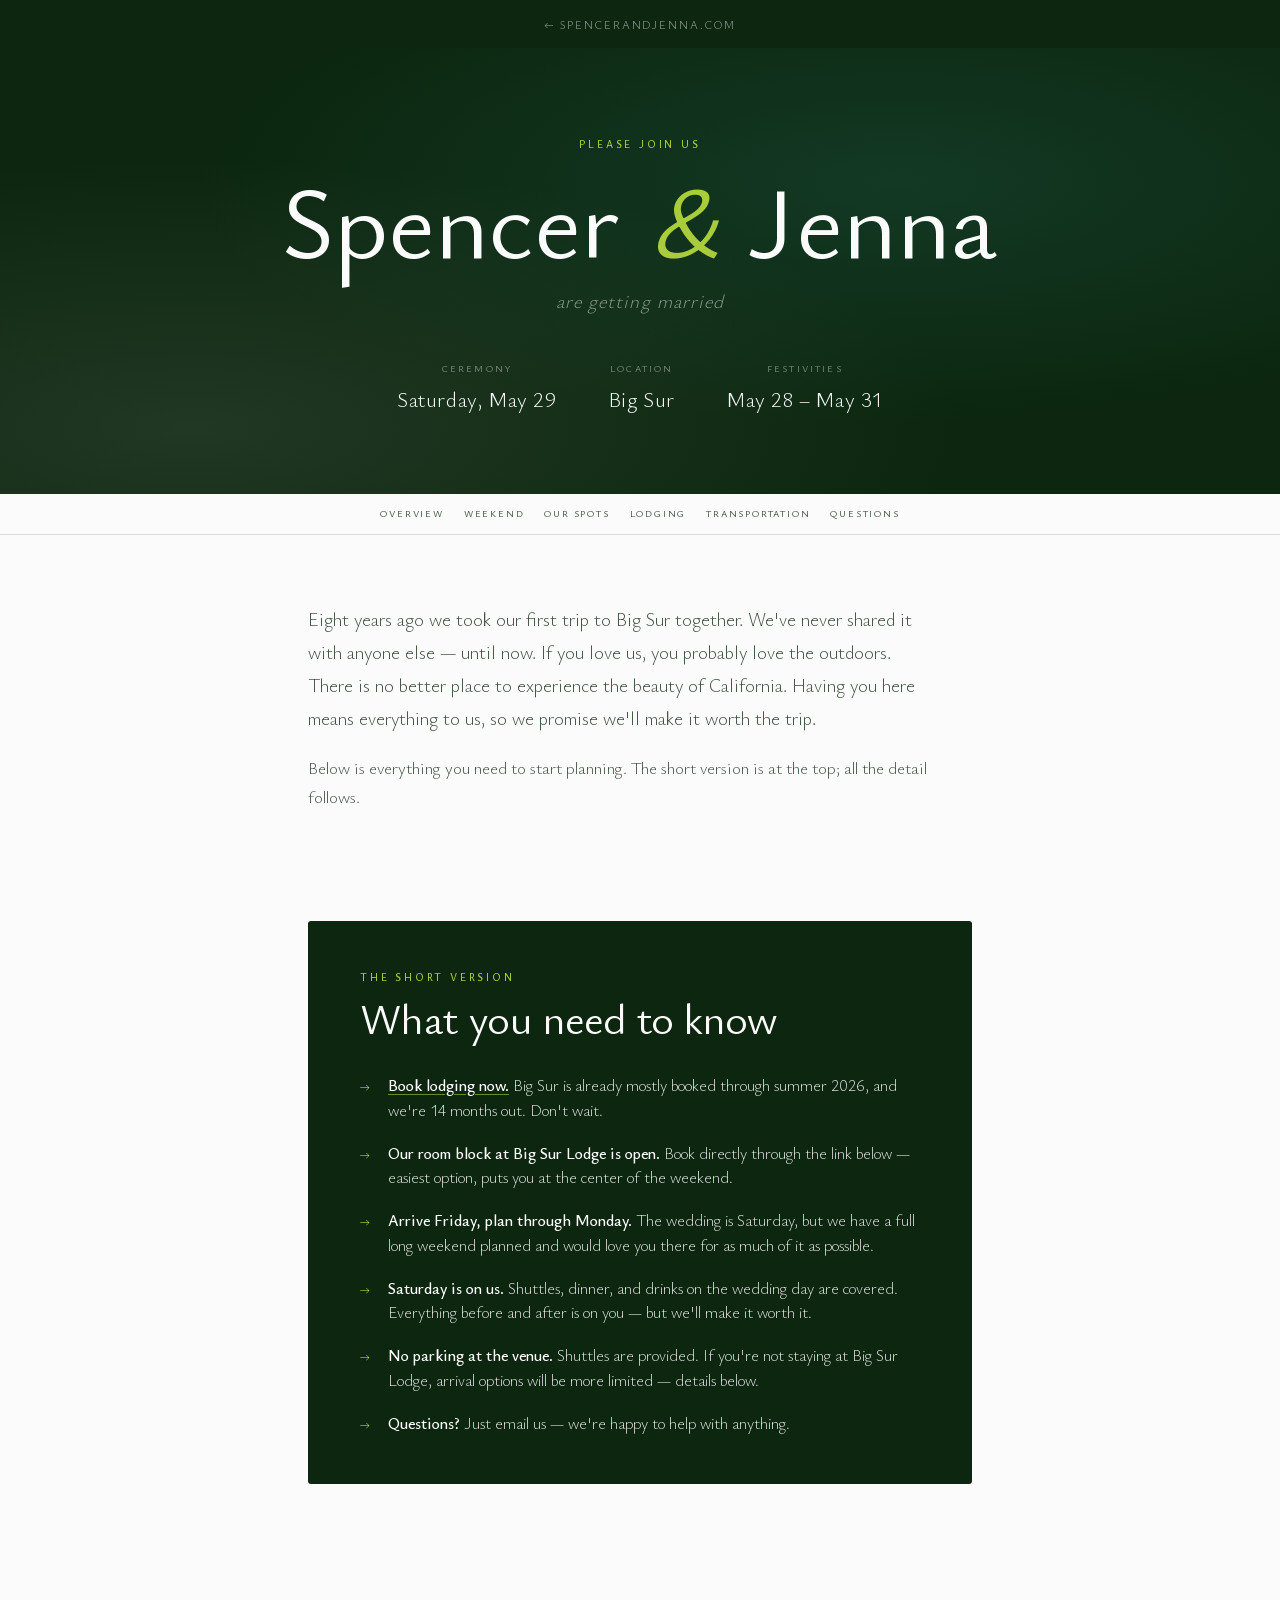
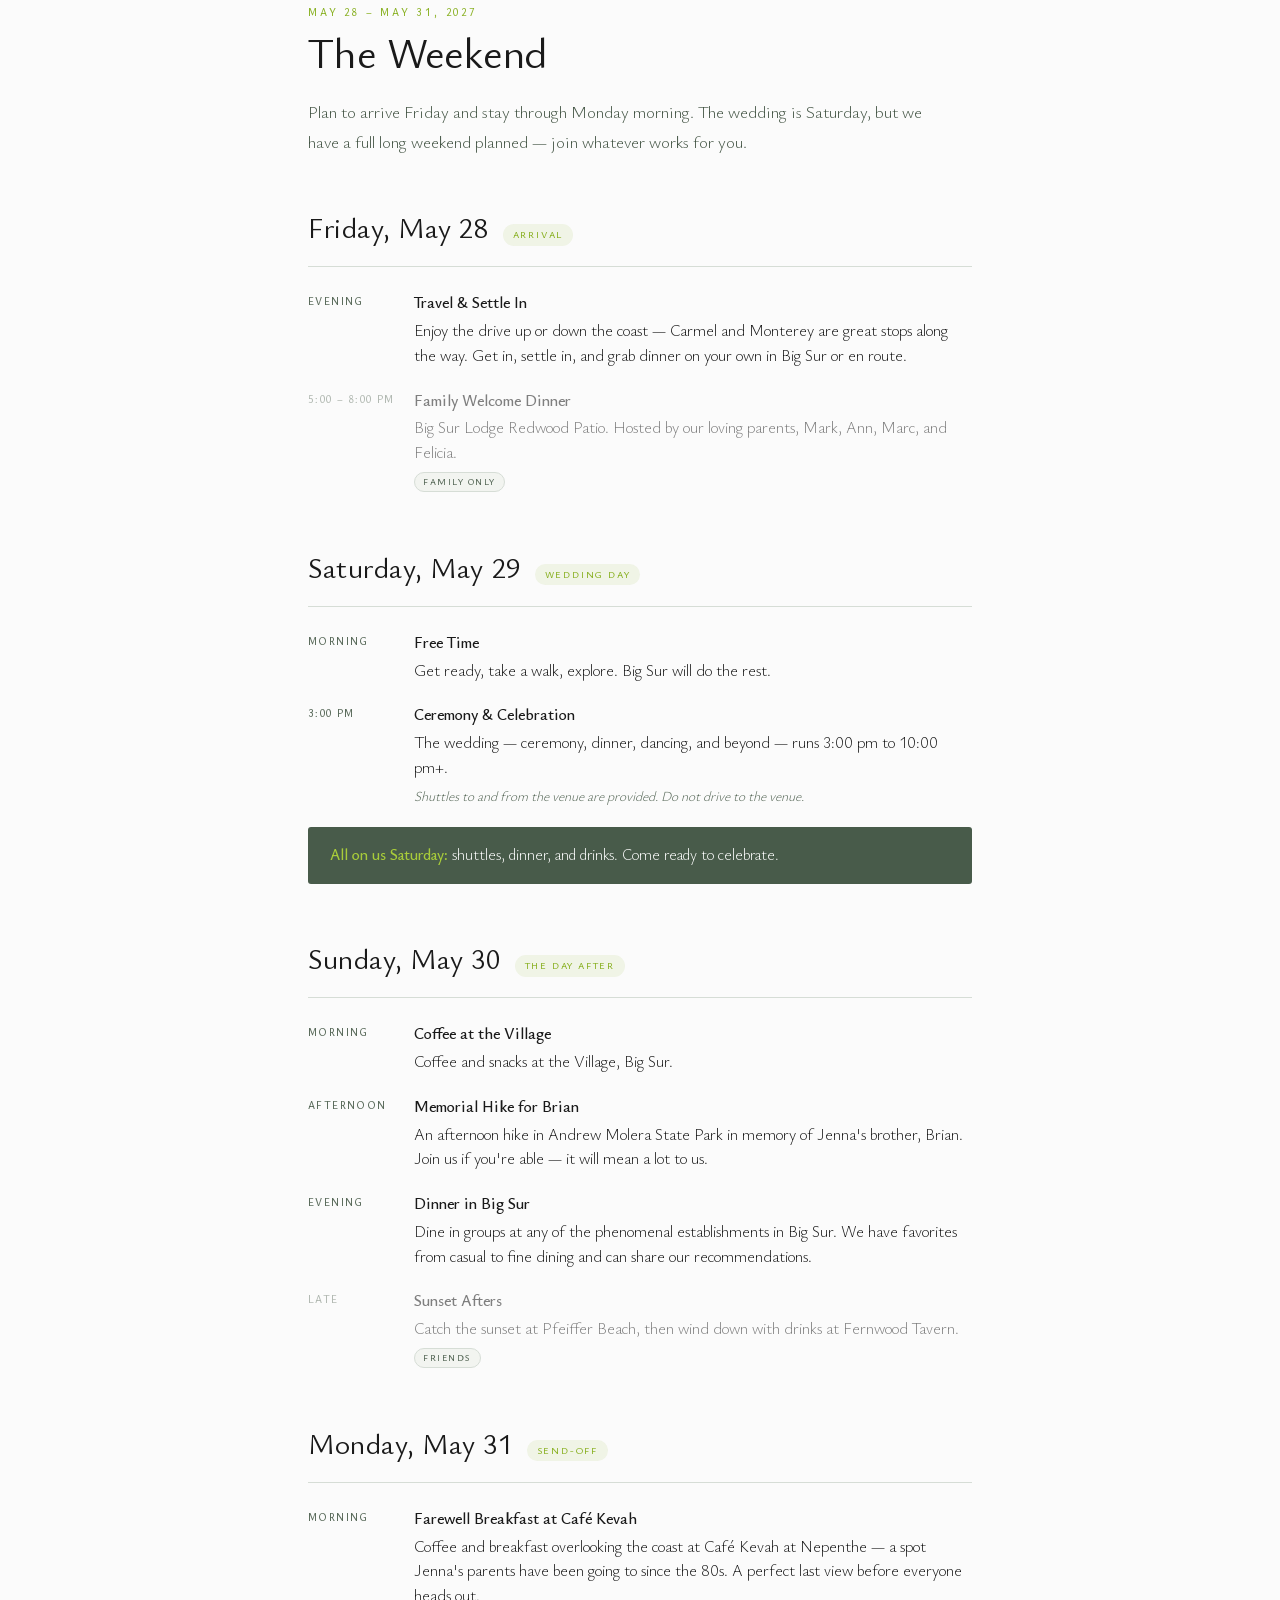
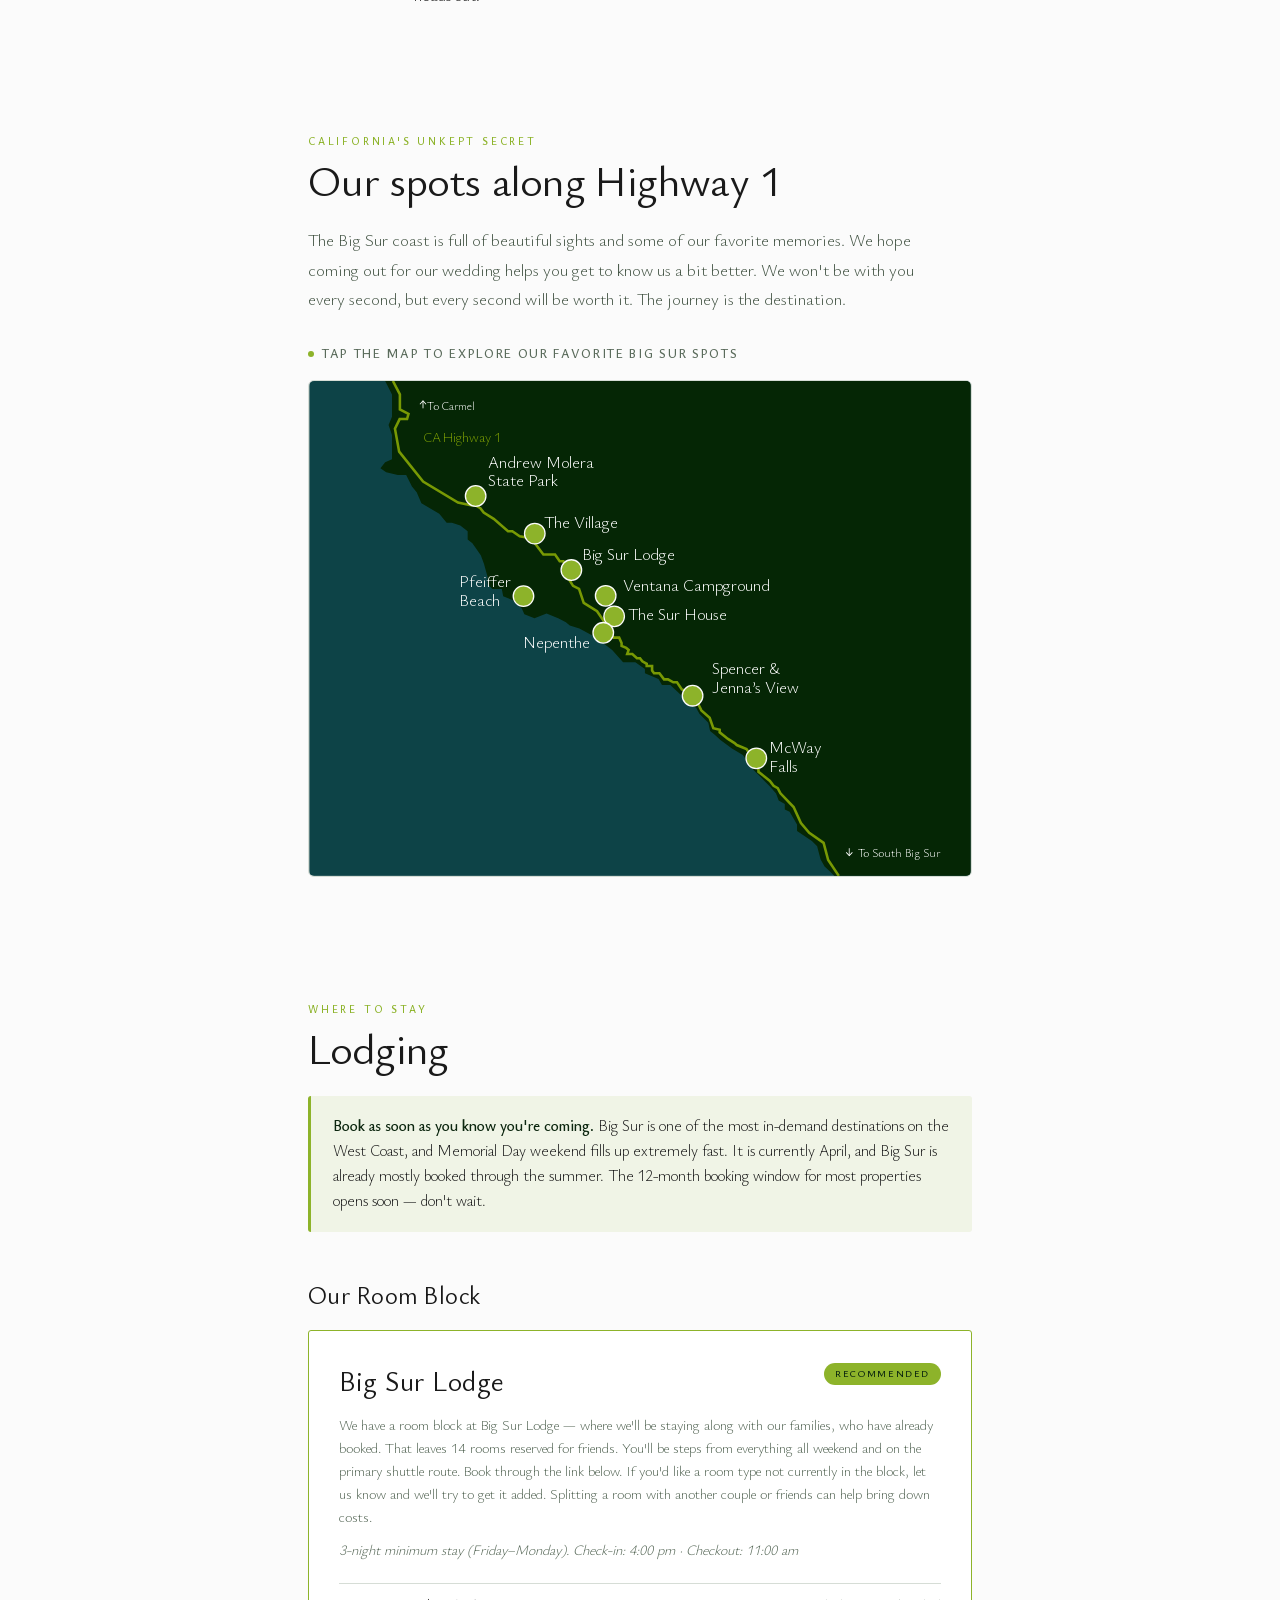
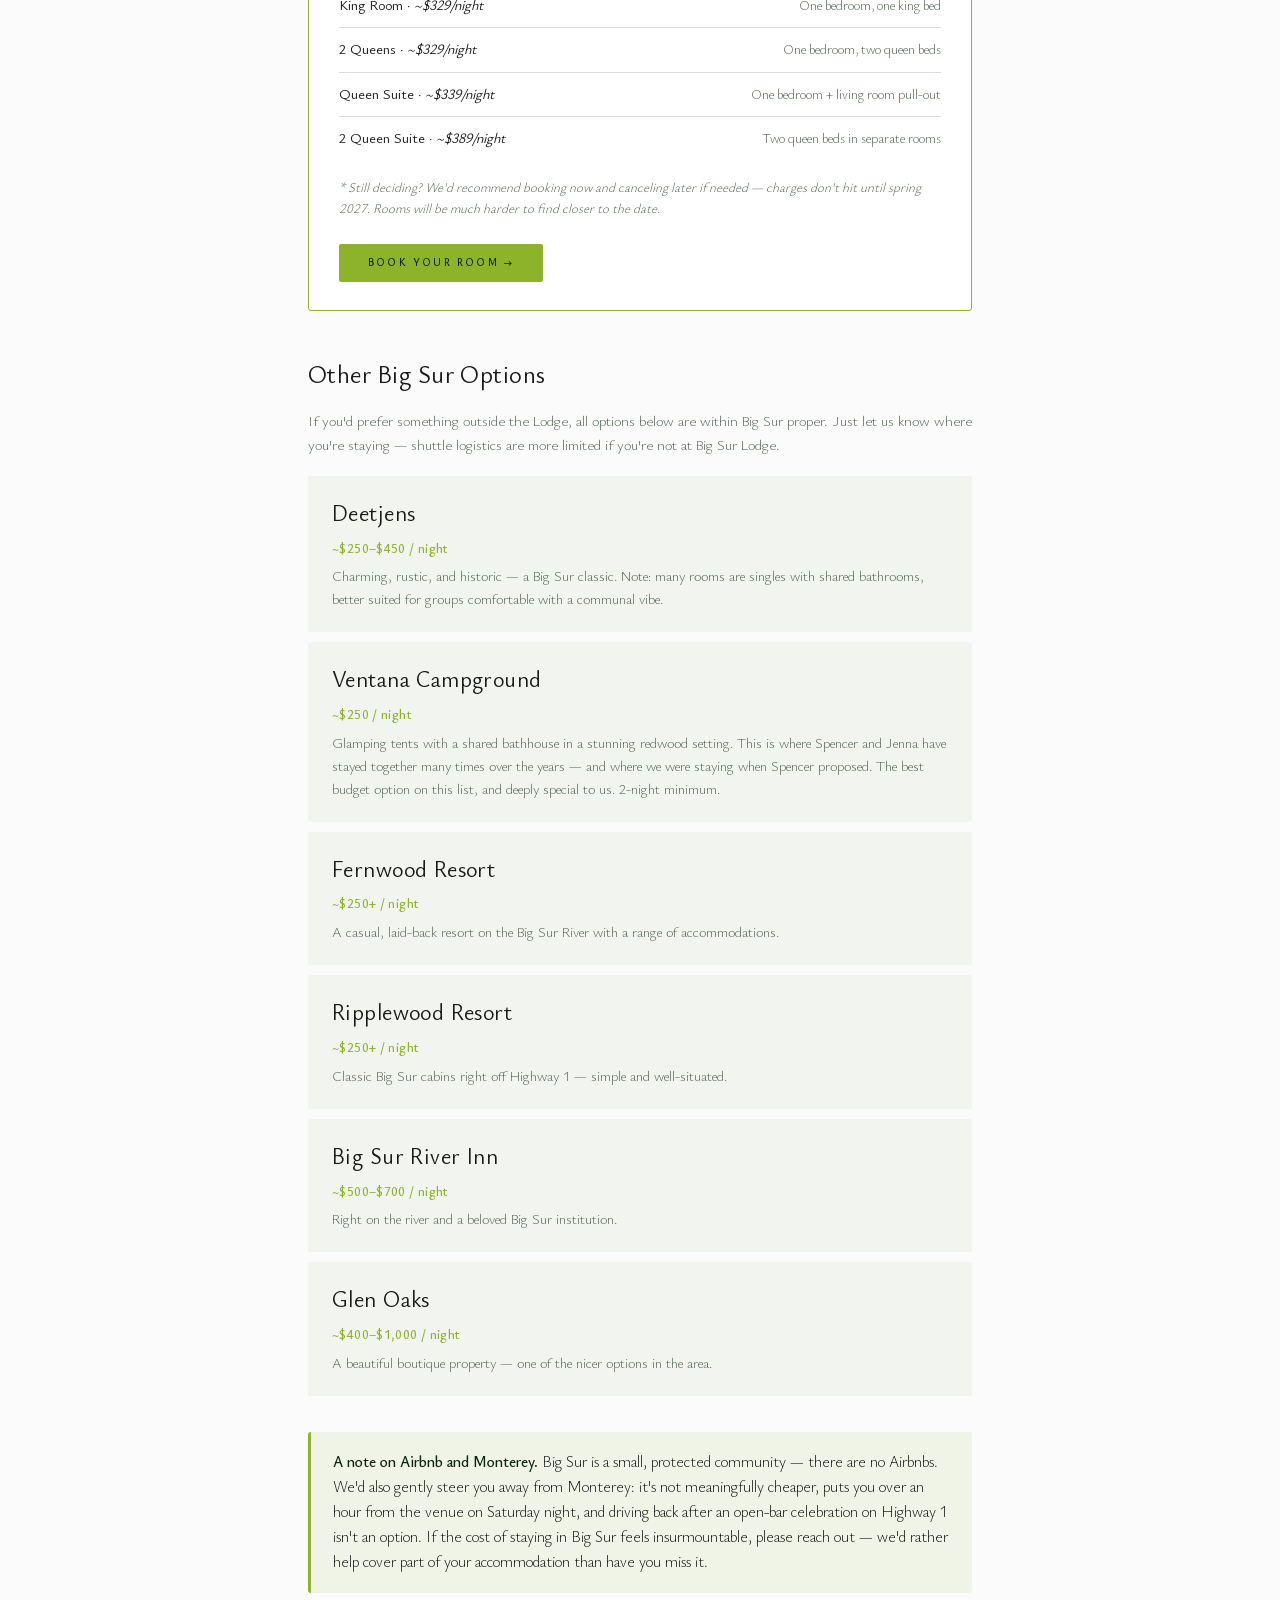
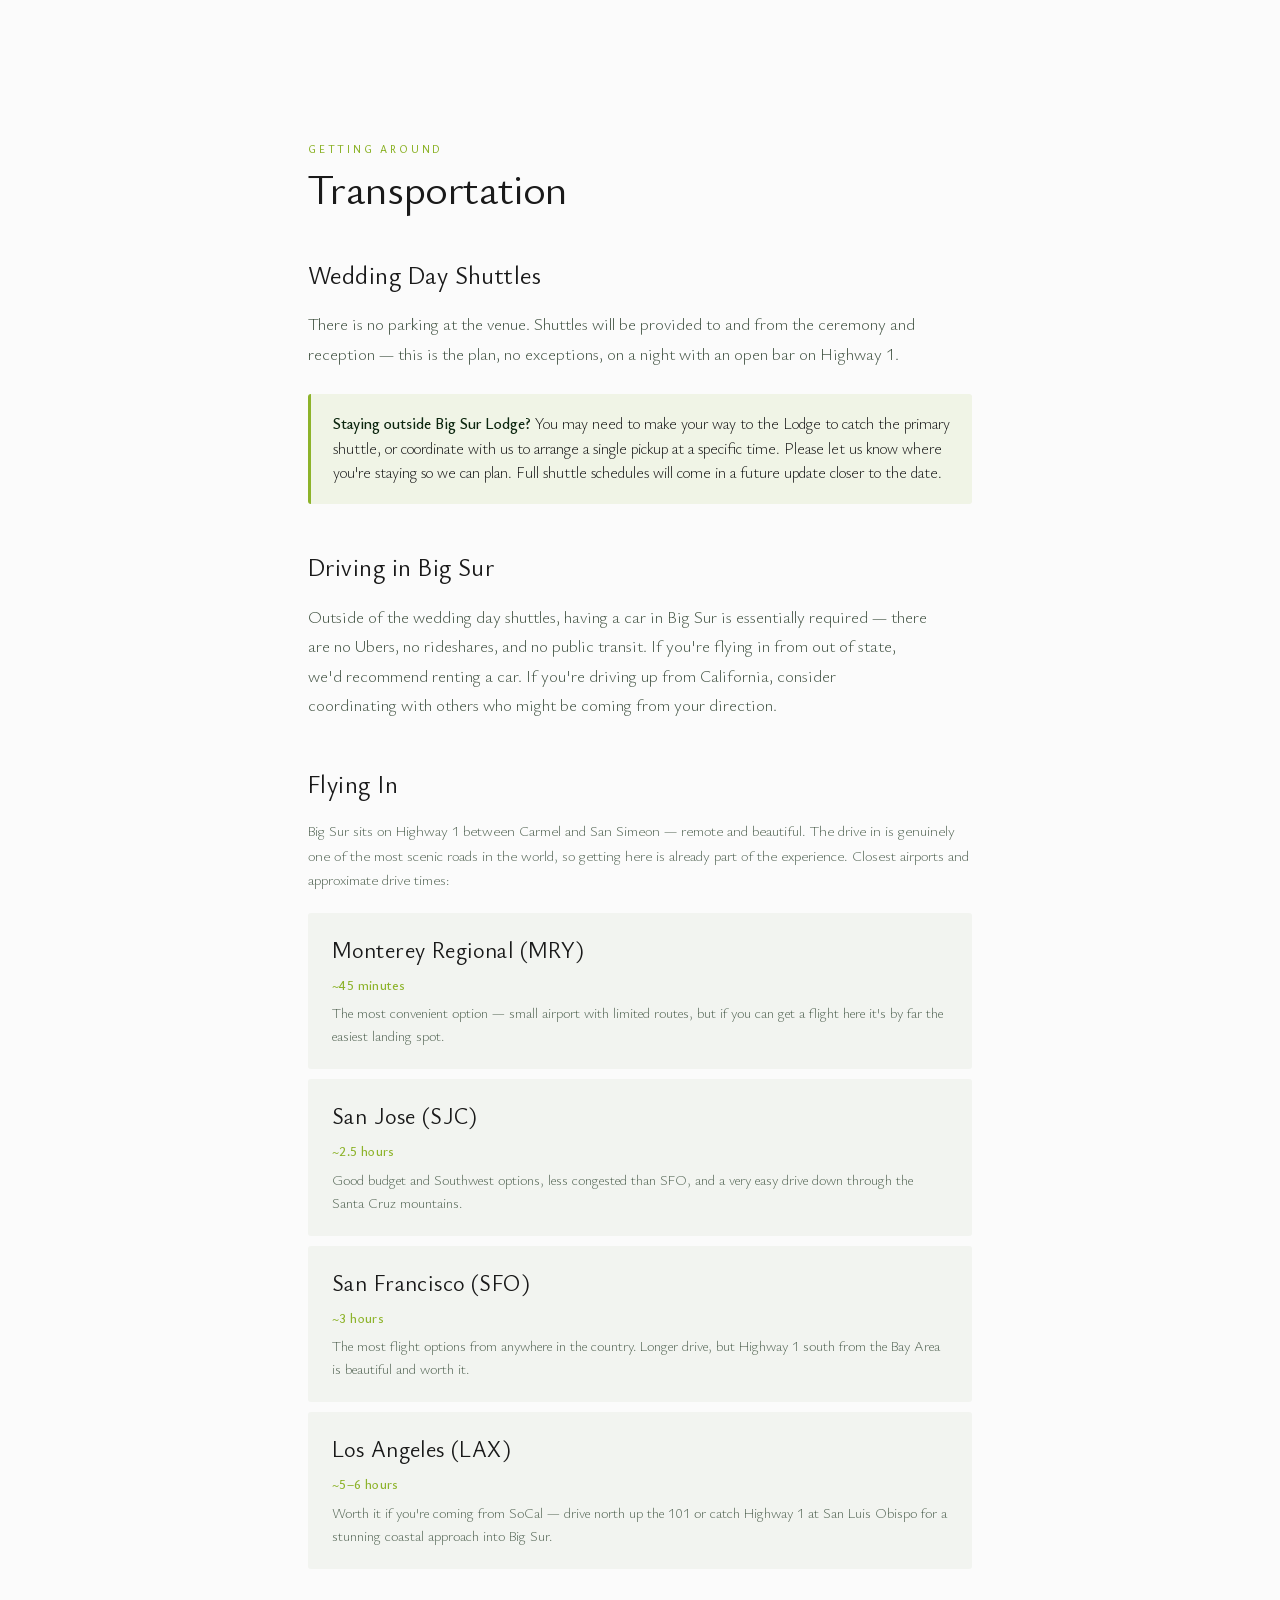
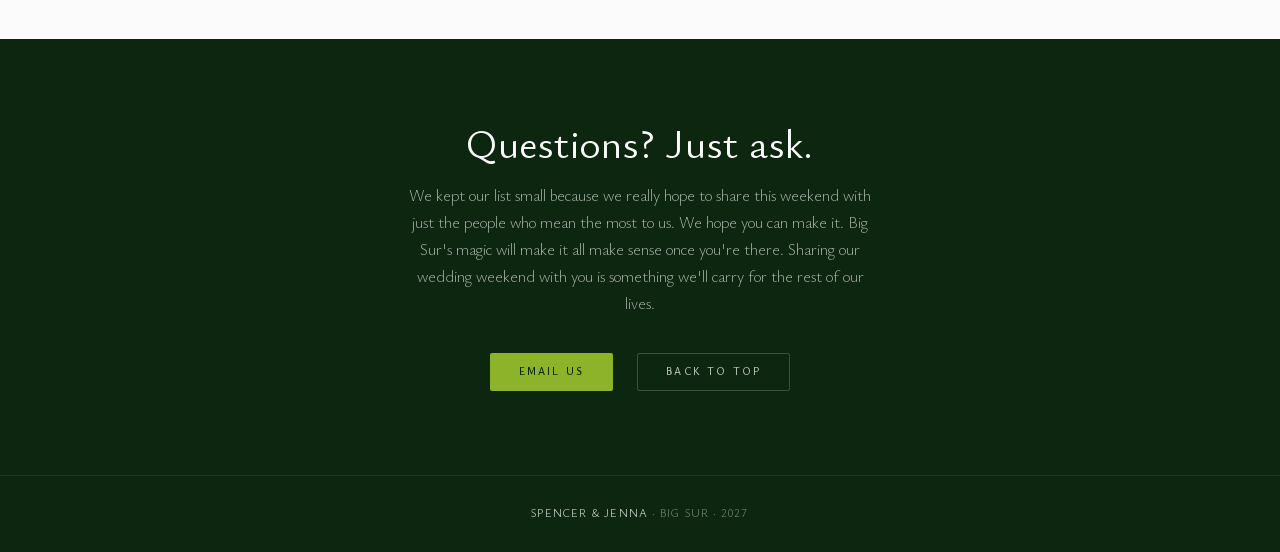
==== commit 16ecf0f0: "Copy update" ====
--- a/index.html
+++ b/index.html
@@ -1278,7 +1278,7 @@
       <li><a href="#weekend">Weekend</a></li>
       <li><a href="#places">Our spots</a></li>
       <li><a href="#lodging">Lodging</a></li>
-      <li><a href="#shuttles">Shuttles</a></li>
+      <li><a href="#shuttles">Transportation</a></li>
       <li><a href="#contact">Questions</a></li>
     </ul>
   </nav>
@@ -1647,8 +1647,8 @@
 
         <div class="callout callout-warm">
           <strong>Book as soon as you know you're coming.</strong> Big Sur is one of the most in-demand destinations on
-          the West Coast, and Memorial Day weekend fills up extremely fast. It is currently March 2026, and Big Sur is
-          already mostly booked through summer 2026. The 12-month booking window for most properties opens soon — don't
+          the West Coast, and Memorial Day weekend fills up extremely fast. It is currently April, and Big Sur is
+          already mostly booked through the summer. The 12-month booking window for most properties opens soon — don't
           wait.
         </div>
 
@@ -1727,8 +1727,7 @@
           <div class="lodging-card ">
             <div class="lodging-card-header"><span class="lodging-name">Big Sur River Inn</span></div>
             <span class="lodging-price">~$500–$700 / night</span>
-            <p class="lodging-desc">Right on the river and a beloved Big Sur institution. Great location for Sunday
-              afternoon.</p>
+            <p class="lodging-desc">Right on the river and a beloved Big Sur institution.</p>
           </div>
           <div class="lodging-card">
             <div class="lodging-card-header"><span class="lodging-name">Glen Oaks</span></div>
@@ -1748,11 +1747,11 @@
       </div>
     </div>
 
-    <!-- GETTING AROUND -->
+    <!-- TRANSPORTATION -->
     <div class="page-wrap">
       <div class="section" id="shuttles">
-        <span class="eyebrow" style="display:block; margin-bottom: 10px;">Getting around</span>
-        <h2 class="section-title ">Getting Around</h2>
+        <span class="eyebrow" style="display:block; margin-bottom: 10px;">Getting Around</span>
+        <h2 class="section-title ">Transportation</h2>
 
         <h3 class="subsection-title">Wedding Day Shuttles</h3>
         <p class="section-intro" style="margin-bottom: 24px;">There is no parking at the venue. Shuttles will be
@@ -1764,13 +1763,13 @@
           you're staying so we can plan. Full shuttle schedules will come in a future update closer to the date.
         </div>
 
-        <h3 class="subsection-title">Getting Around Big Sur</h3>
+        <h3 class="subsection-title">Driving in Big Sur</h3>
         <p class="section-intro" style="margin-bottom: 24px;">Outside of the wedding day shuttles, having a car in Big
           Sur is essentially required — there are no Ubers, no rideshares, and no public transit. If you're flying in
           from out of state, we'd recommend renting a car. If you're driving up from California, consider coordinating
           with others who might be coming from your direction.</p>
 
-        <h3 class="subsection-title">Airports & Getting Here</h3>
+        <h3 class="subsection-title">Flying In</h3>
         <p style="font-size: 14px; color: var(--text-muted); margin-bottom: 20px; line-height: 1.75; font-weight: 300;">
           Big Sur sits on Highway 1 between Carmel and San Simeon — remote and beautiful. The drive in is genuinely one
           of the most scenic roads in the world, so getting here is already part of the experience. Closest airports and
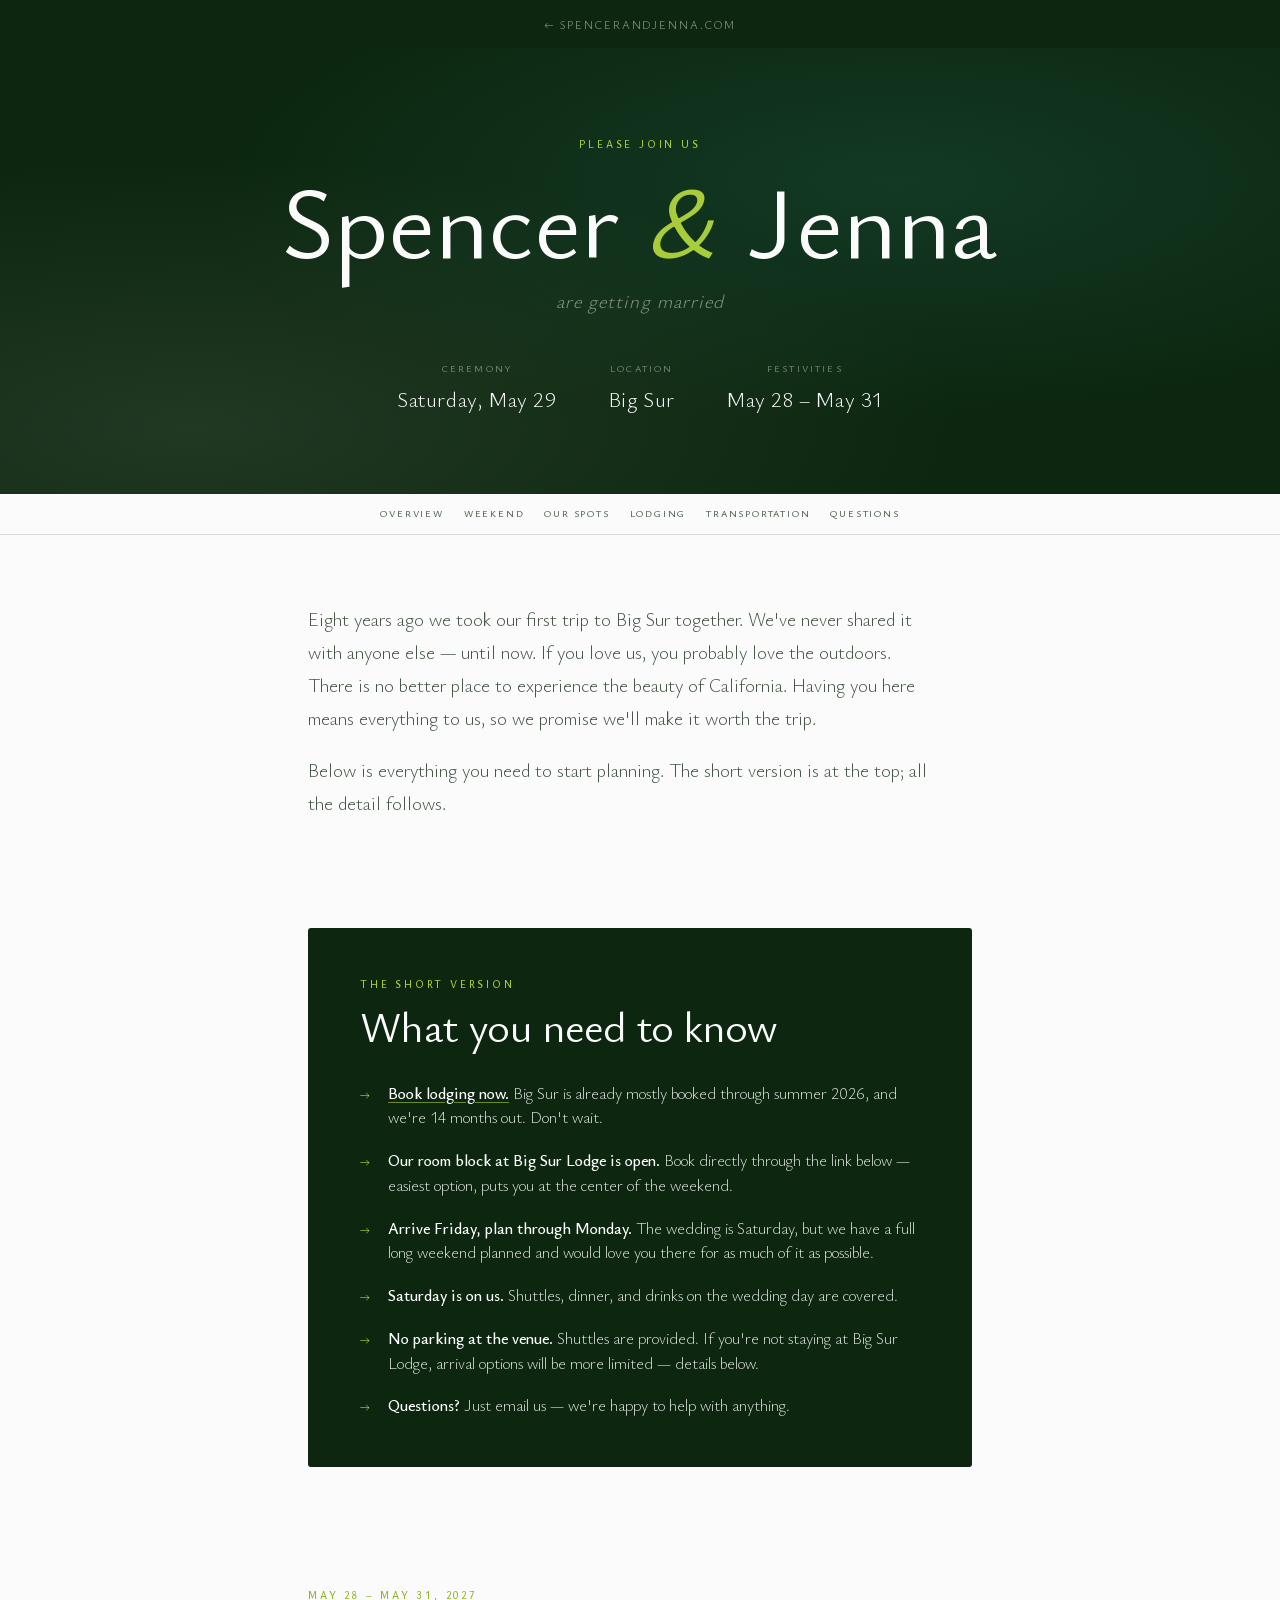
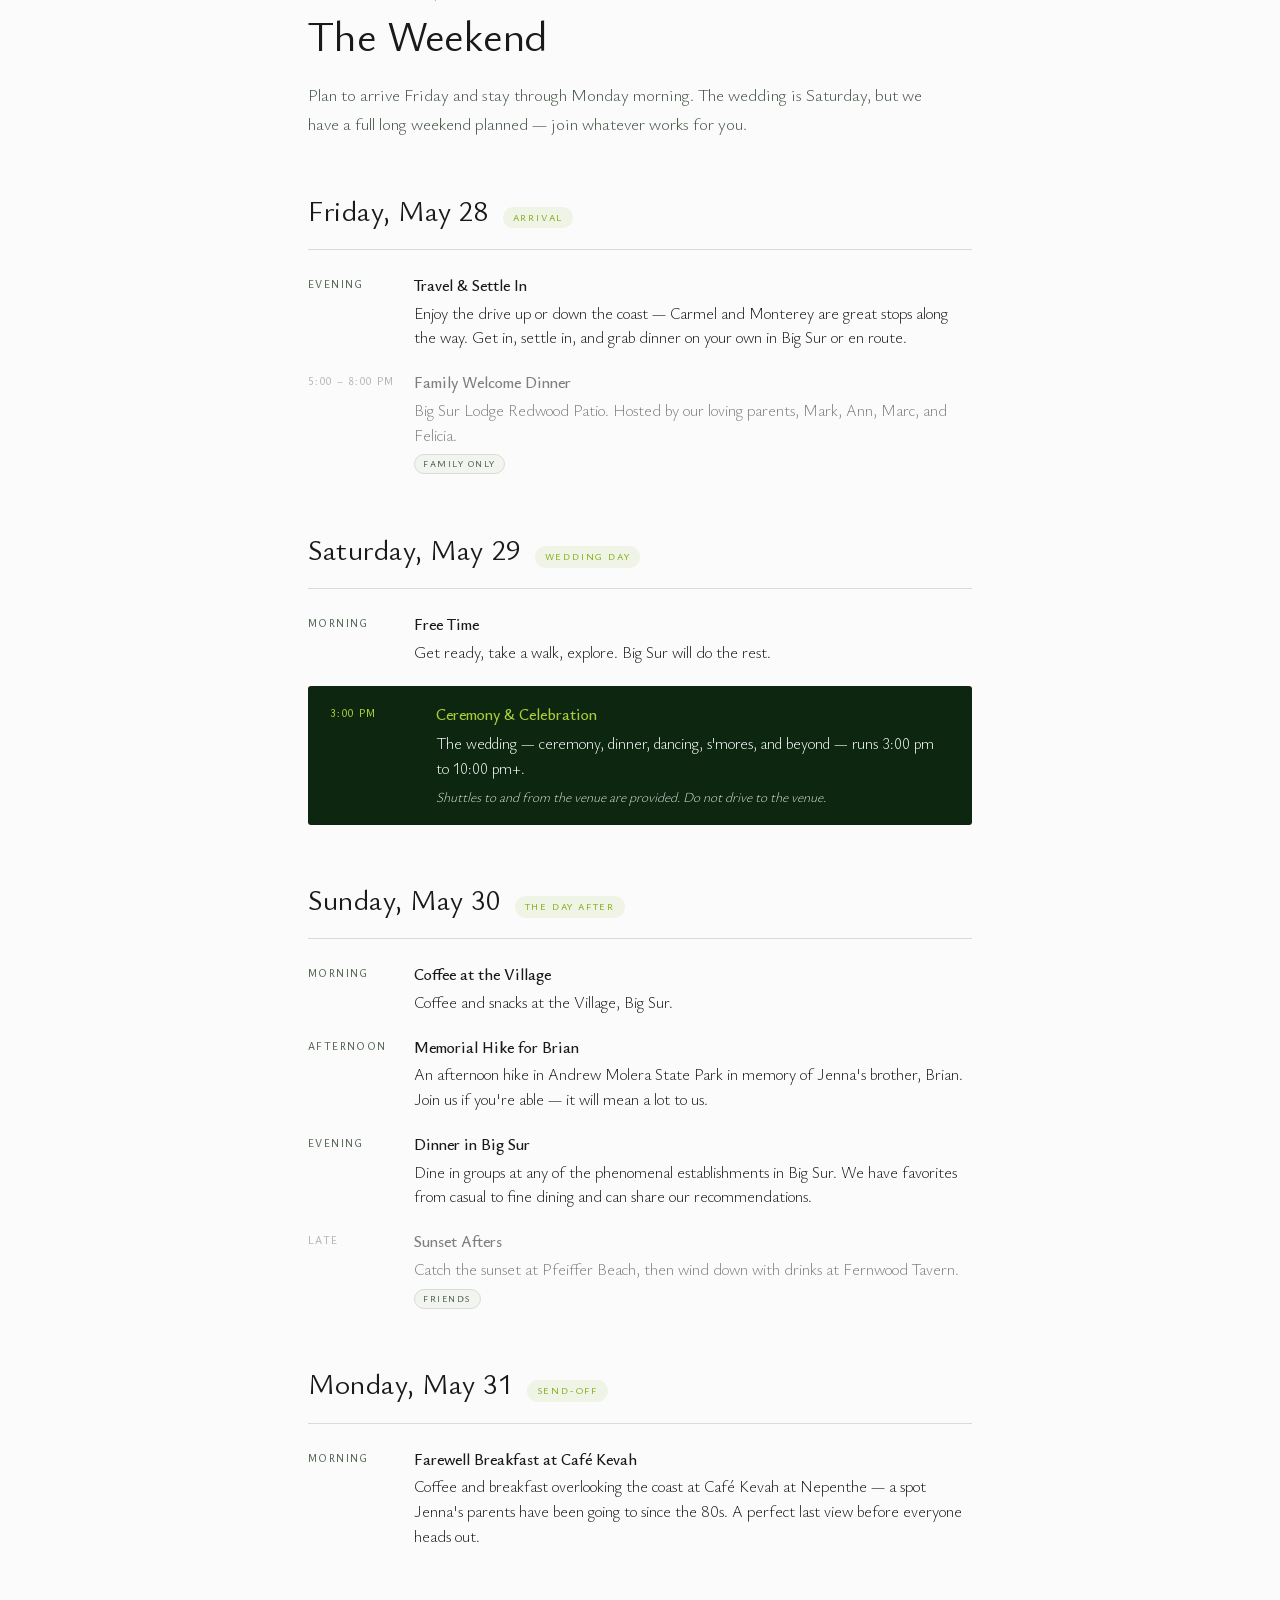
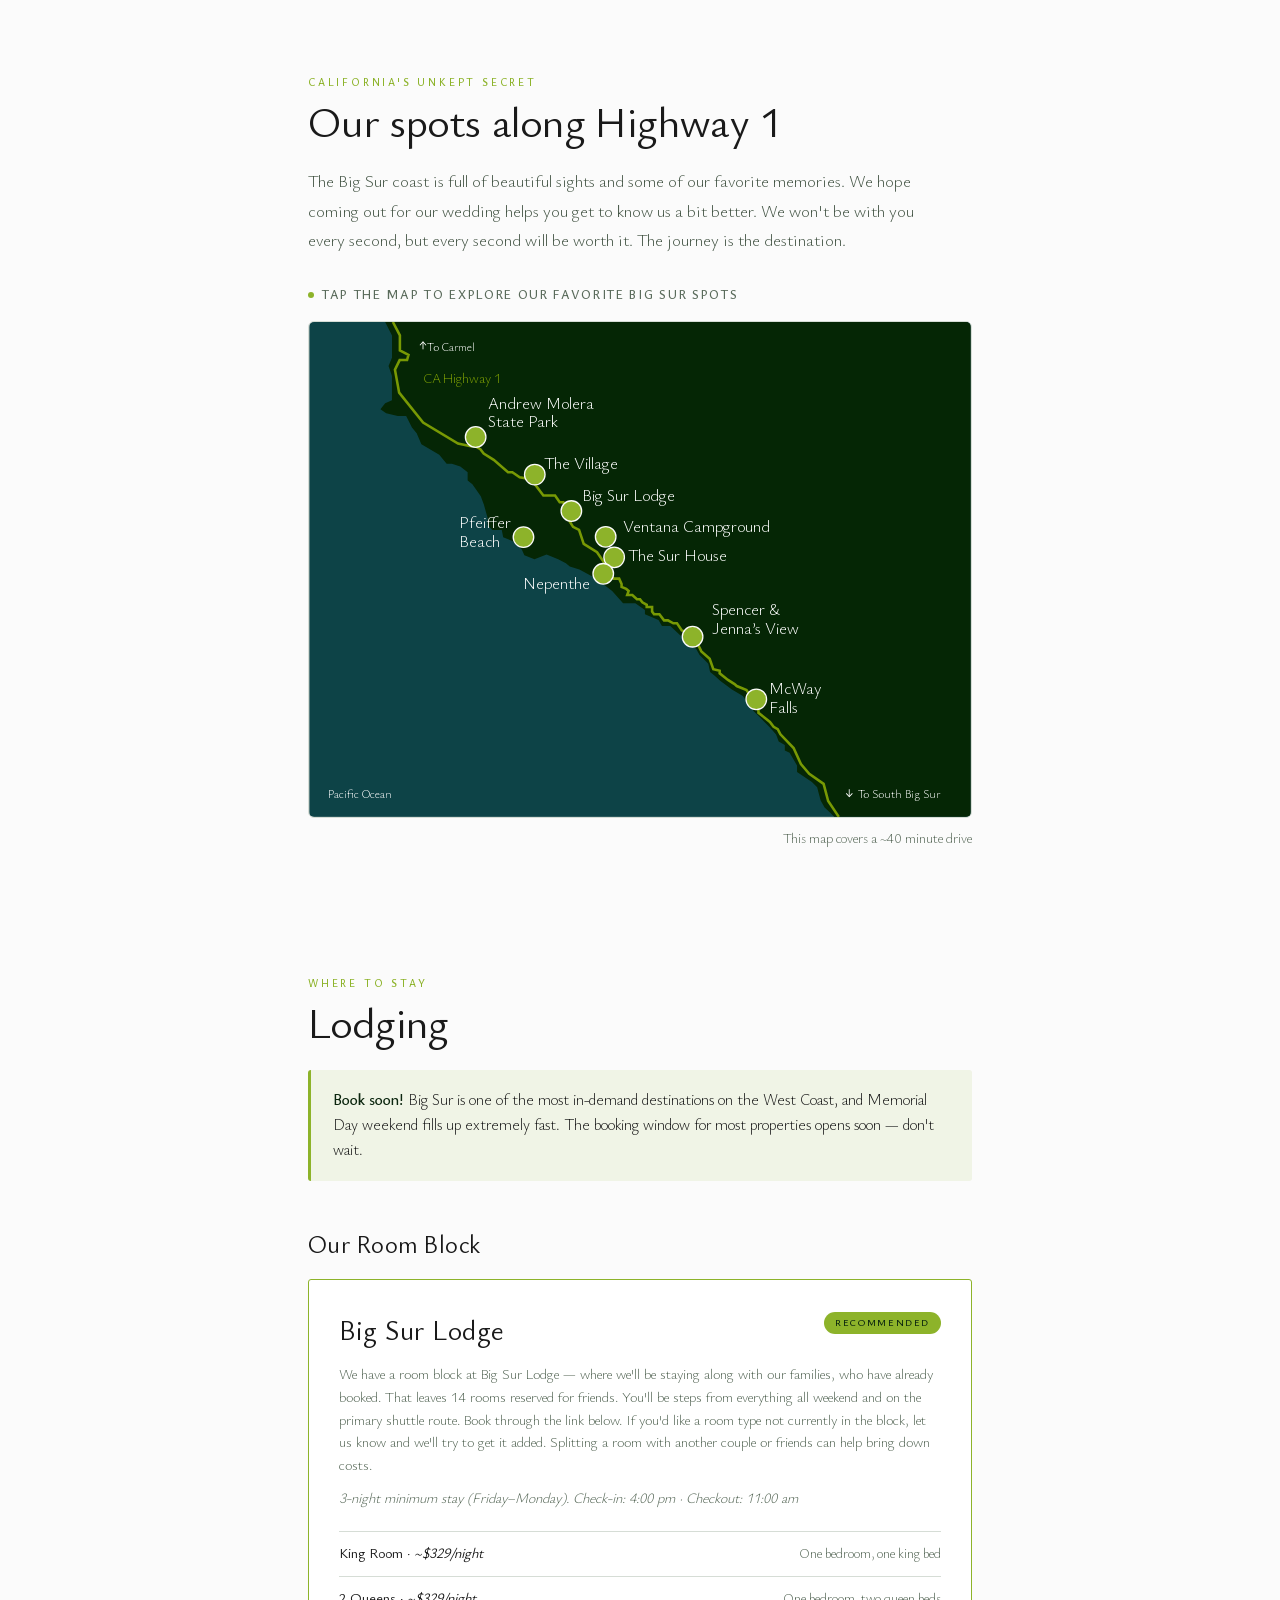
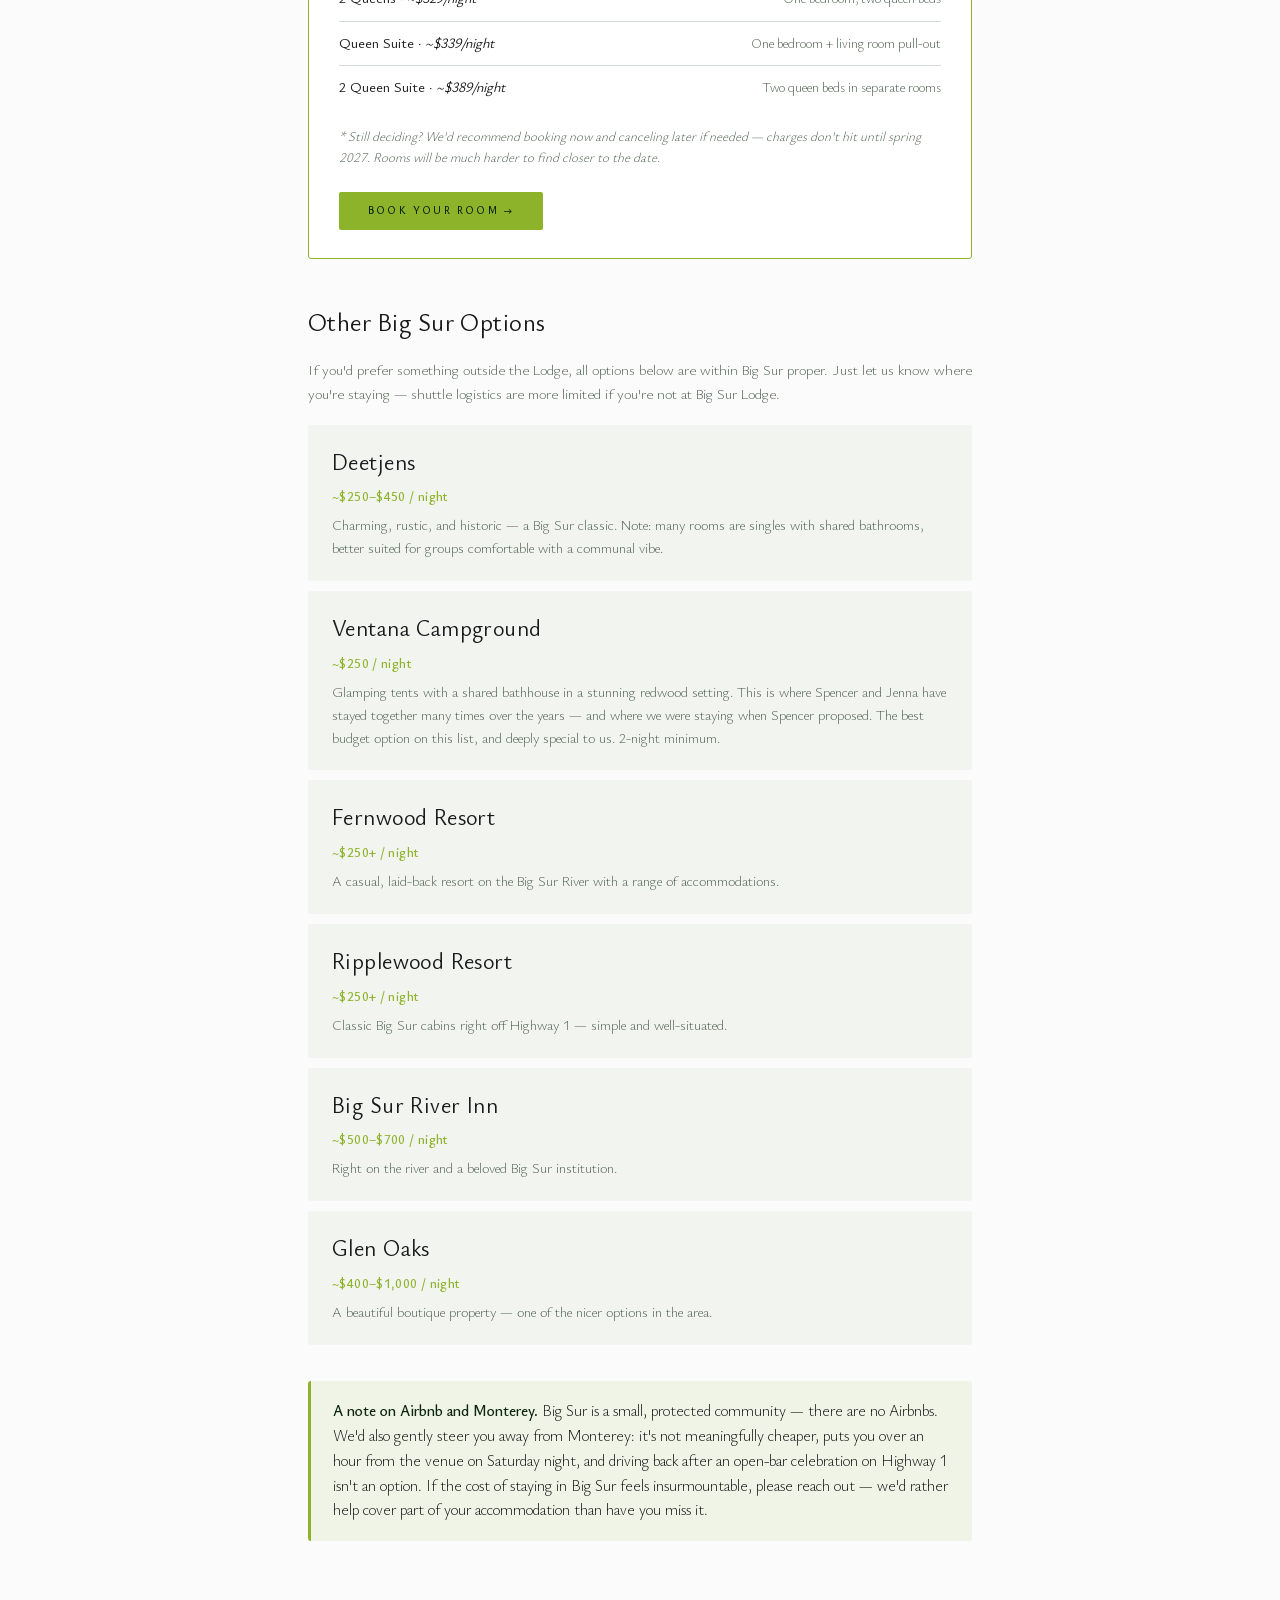
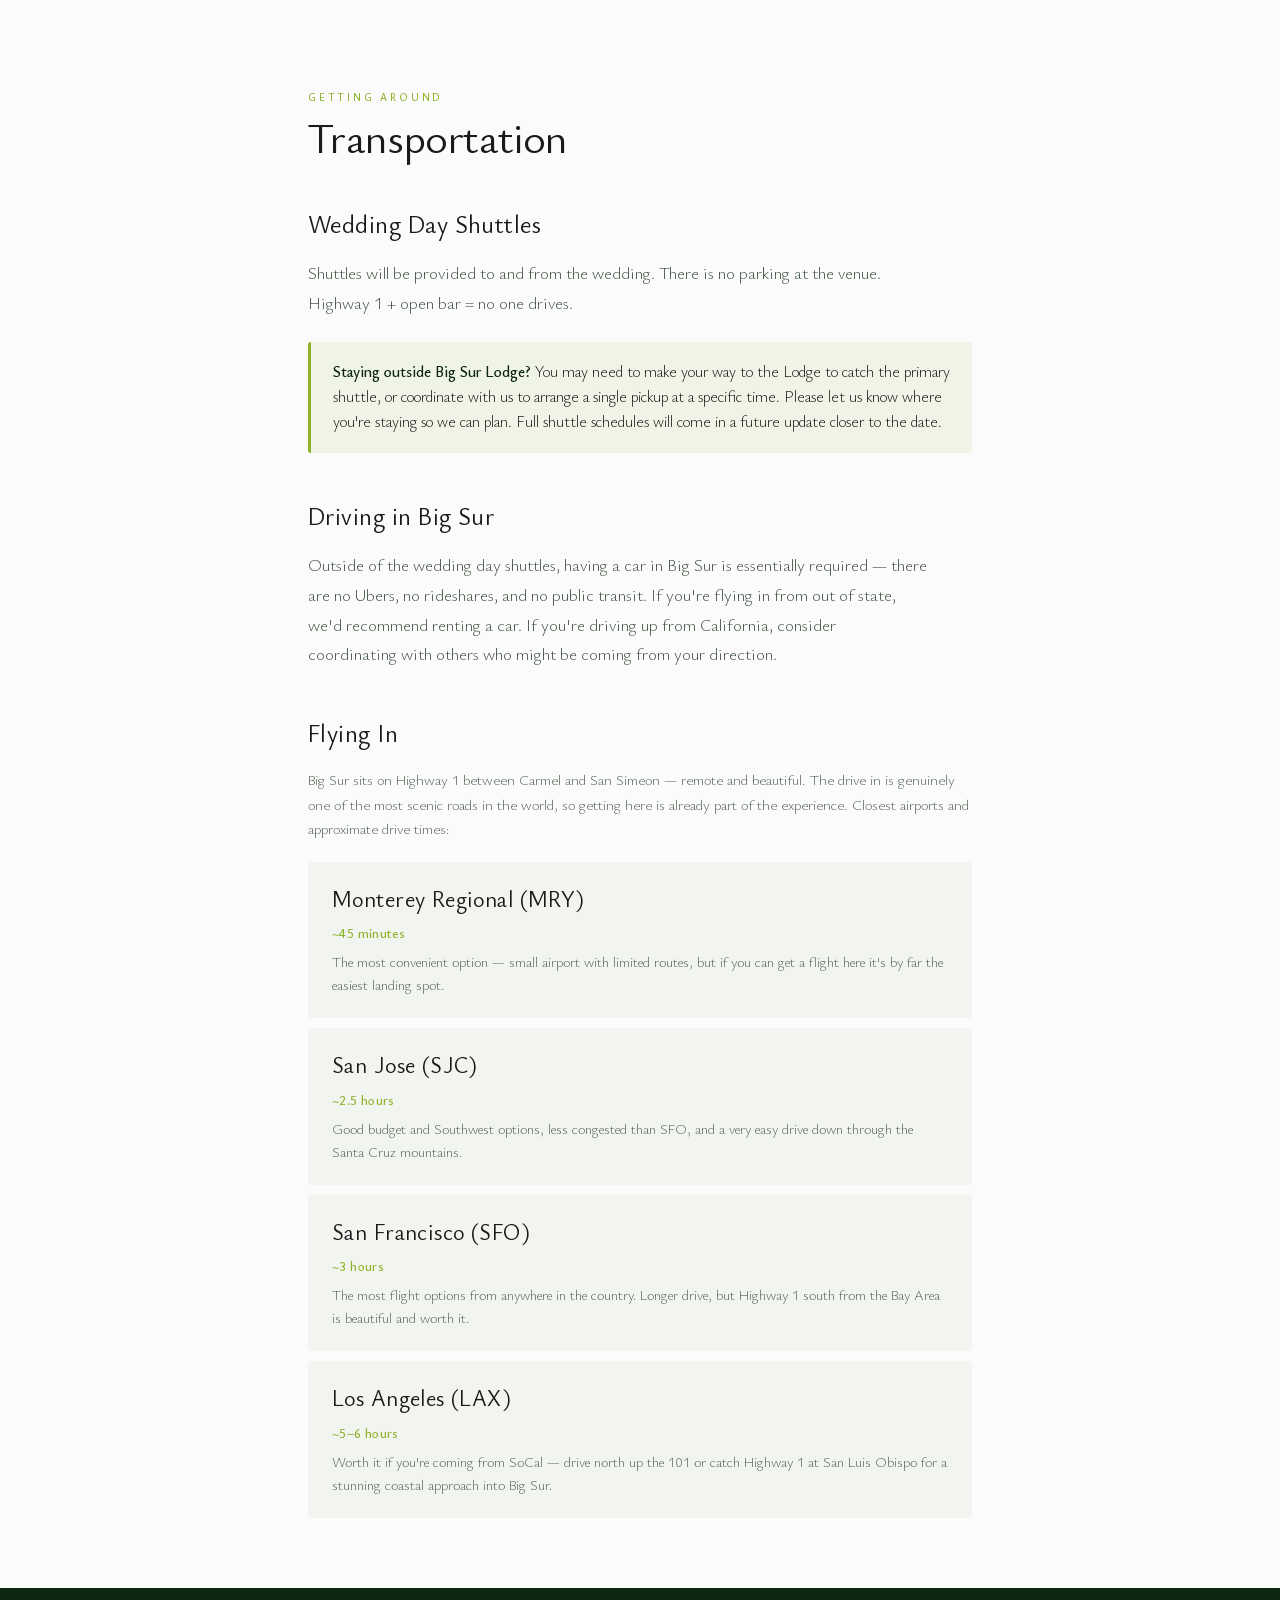
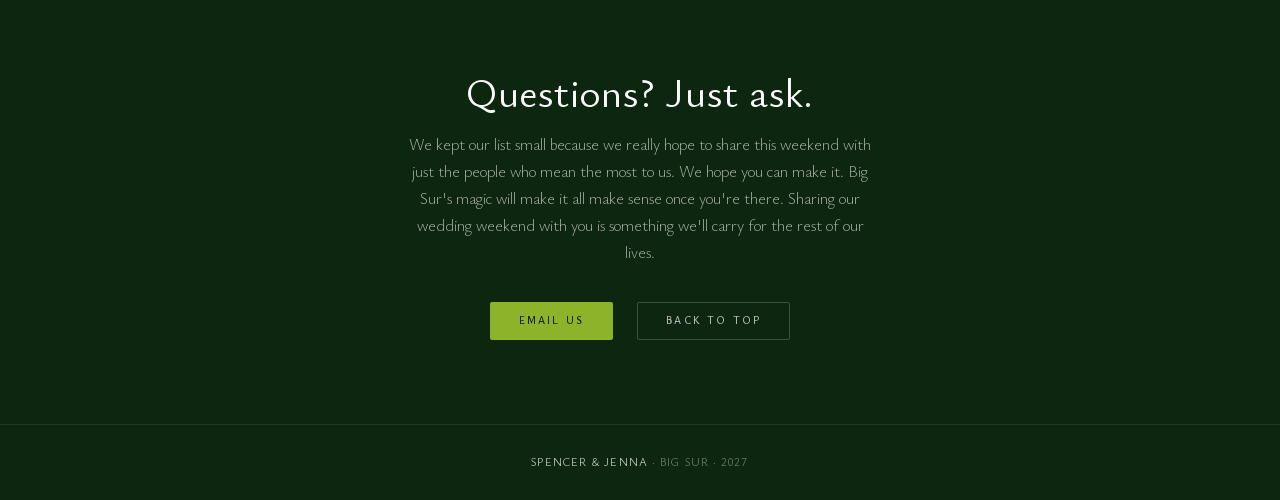
==== commit cd803e3a: "New Nepenthe Card" ====
--- a/index.html
+++ b/index.html
@@ -229,6 +229,8 @@
     .hero-name em {
       font-style: italic;
       color: var(--teal-light);
+      margin-left: -0.05em;
+      margin-right: 0.05em;
     }
 
     .hero-location {
@@ -479,7 +481,7 @@
 
     /* Dark callout — high contrast text */
     .callout-dark {
-      background: #485B4A;
+      background: #0C260F;
       color: #ffffff;
       padding: 16px 22px;
     }
@@ -1098,14 +1100,12 @@
 
     .map-quicklook-image {
       margin-top: 14px;
-      border-radius: 4px;
-      overflow: hidden;
-      aspect-ratio: 16 / 9;
     }
 
     .map-quicklook-image img {
       width: 100%;
-      height: 100%;
+      aspect-ratio: 16 / 9;
+      border-radius: 4px;
       object-fit: cover;
       display: block;
     }
@@ -1203,15 +1203,13 @@
 
     .map-drawer-image {
       margin-top: 18px;
-      border-radius: 6px;
-      overflow: hidden;
-      aspect-ratio: 16 / 9;
-      border: 1px solid var(--rule);
     }
 
     .map-drawer-image img {
       width: 100%;
-      height: 100%;
+      aspect-ratio: 16 / 9;
+      border-radius: 6px;
+      border: 1px solid var(--rule);
       object-fit: cover;
       display: block;
     }
@@ -1293,7 +1291,7 @@
           now. If you love us, you probably love the outdoors. There is no better place to experience the beauty of
           California. Having you here means everything to us, so we promise we'll make it worth the trip.
         </p>
-        <p class="section-intro ">
+        <p class="section-intro" style="font-size: 17.5px; line-height: 1.9;">
           Below is everything you need to start planning. The short version is at the top; all the detail follows.
         </p>
       </div>
@@ -1313,8 +1311,8 @@
               easiest option, puts you at the center of the weekend.</span></li>
           <li><span><strong>Arrive Friday, plan through Monday.</strong> The wedding is Saturday, but we have a full
               long weekend planned and would love you there for as much of it as possible.</span></li>
-          <li><span><strong>Saturday is on us.</strong> Shuttles, dinner, and drinks on the wedding day are covered.
-              Everything before and after is on you — but we'll make it worth it.</span></li>
+          <li><span><strong>Saturday is on us.</strong> Shuttles, dinner, and drinks on the wedding day are
+              covered.</span></li>
           <li><span><strong>No parking at the venue.</strong> Shuttles are provided. If you're not staying at Big Sur
               Lodge, arrival options will be more limited — details below.</span></li>
           <li><span><strong>Questions?</strong> Just email us — we're happy to help with anything.</span></li>
@@ -1370,18 +1368,17 @@
                 <p>Get ready, take a walk, explore. Big Sur will do the rest.</p>
               </div>
             </li>
-            <li class="event-item">
-              <span class="event-time">3:00 pm</span>
+            <li class="event-item callout callout-dark" style="margin: 0; align-items: start;">
+              <span class="event-time" style="color: var(--teal-light);">3:00 pm</span>
               <div class="event-desc">
                 <strong>Ceremony & Celebration</strong>
-                <p>The wedding — ceremony, dinner, dancing, and beyond — runs 3:00 pm to 10:00 pm+.</p>
-                <span class="event-note">Shuttles to and from the venue are provided. Do not drive to the venue.</span>
+                <p style="margin-top: 4px; color: #ffffff;">The wedding — ceremony, dinner, dancing, s'mores, and beyond
+                  — runs 3:00 pm to 10:00 pm+.</p>
+                <span class="event-note" style="color: rgba(255,255,255,0.8);">Shuttles to and from the venue are
+                  provided. Do not drive to the venue.</span>
               </div>
             </li>
           </ul>
-          <div class="callout callout-dark" style="margin-top: 20px;">
-            <strong>All on us Saturday:</strong> shuttles, dinner, and drinks. Come ready to celebrate.
-          </div>
         </div>
 
         <!-- Sunday -->
@@ -1629,14 +1626,18 @@
                   <tspan class="cls-11" x="0" y="0">T</tspan>
                   <tspan x="8.5" y="0">o South Big Sur</tspan>
                 </text>
+                <text class="cls-6" transform="translate(28.58 741.42)">
+                  <tspan x="0" y="0">Pacific Ocean</tspan>
+                </text>
               </g>
             </svg>
-          </div>
-        </div><!-- /.illustrated-map-stage -->
-      </div><!-- /.places-map-wrap -->
-
-
-    </div>
+          </div><!-- /.illustrated-map-stage -->
+          <div
+            style="text-align: right; font-size: 13px; color: var(--text-muted); margin-top: 10px; font-weight: 300;">
+            This map covers a ~40 minute drive</div>
+        </div><!-- /.places-map-wrap -->
+
+      </div>
     </div>
 
     <!-- LODGING -->
@@ -1646,10 +1647,9 @@
         <h2 class="section-title ">Lodging</h2>
 
         <div class="callout callout-warm">
-          <strong>Book as soon as you know you're coming.</strong> Big Sur is one of the most in-demand destinations on
-          the West Coast, and Memorial Day weekend fills up extremely fast. It is currently April, and Big Sur is
-          already mostly booked through the summer. The 12-month booking window for most properties opens soon — don't
-          wait.
+          <strong>Book soon!</strong> Big Sur is one of the most in-demand destinations on
+          the West Coast, and Memorial Day weekend fills up extremely fast. The booking window
+          for most properties opens soon — don't wait.
         </div>
 
         <h3 class="subsection-title">Our Room Block</h3>
@@ -1754,9 +1754,9 @@
         <h2 class="section-title ">Transportation</h2>
 
         <h3 class="subsection-title">Wedding Day Shuttles</h3>
-        <p class="section-intro" style="margin-bottom: 24px;">There is no parking at the venue. Shuttles will be
-          provided to and from the ceremony and reception — this is the plan, no exceptions, on a night with an open bar
-          on Highway 1.</p>
+        <p class="section-intro" style="margin-bottom: 24px;"> Shuttles will be
+          provided to and from the wedding. There is no parking at the venue. Highway 1 + open bar = no one drives.
+        </p>
         <div class="callout callout-warm">
           <strong>Staying outside Big Sur Lodge?</strong> You may need to make your way to the Lodge to catch the
           primary shuttle, or coordinate with us to arrange a single pickup at a specific time. Please let us know where
@@ -1841,6 +1841,7 @@
     <p class="map-drawer-desc" id="map-drawer-desc"></p>
     <div class="map-drawer-image" id="map-drawer-image" style="display:none">
       <img id="map-drawer-img" src="" alt="">
+      <div id="map-drawer-caption"></div>
     </div>
     <div class="map-drawer-nav" id="map-drawer-nav">
       <button id="map-drawer-prev" aria-label="Previous Location">← Prev</button>
